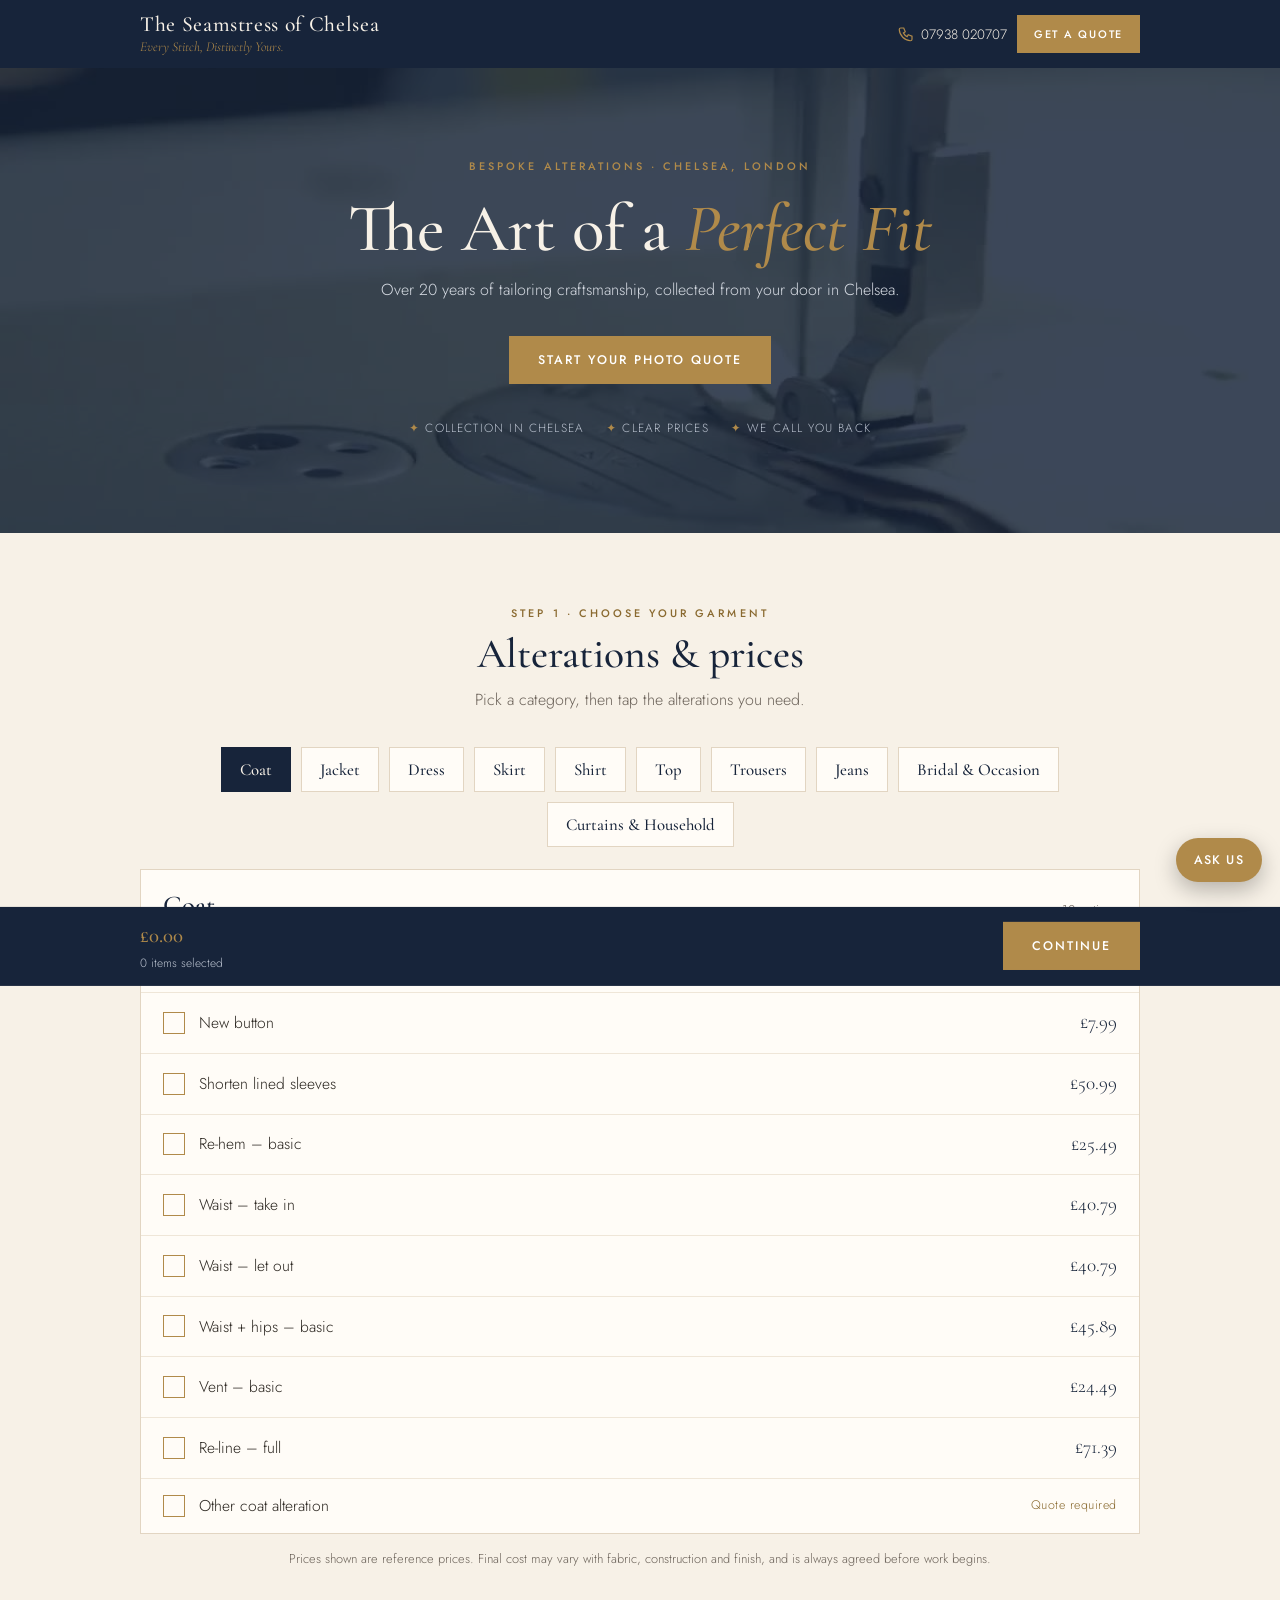
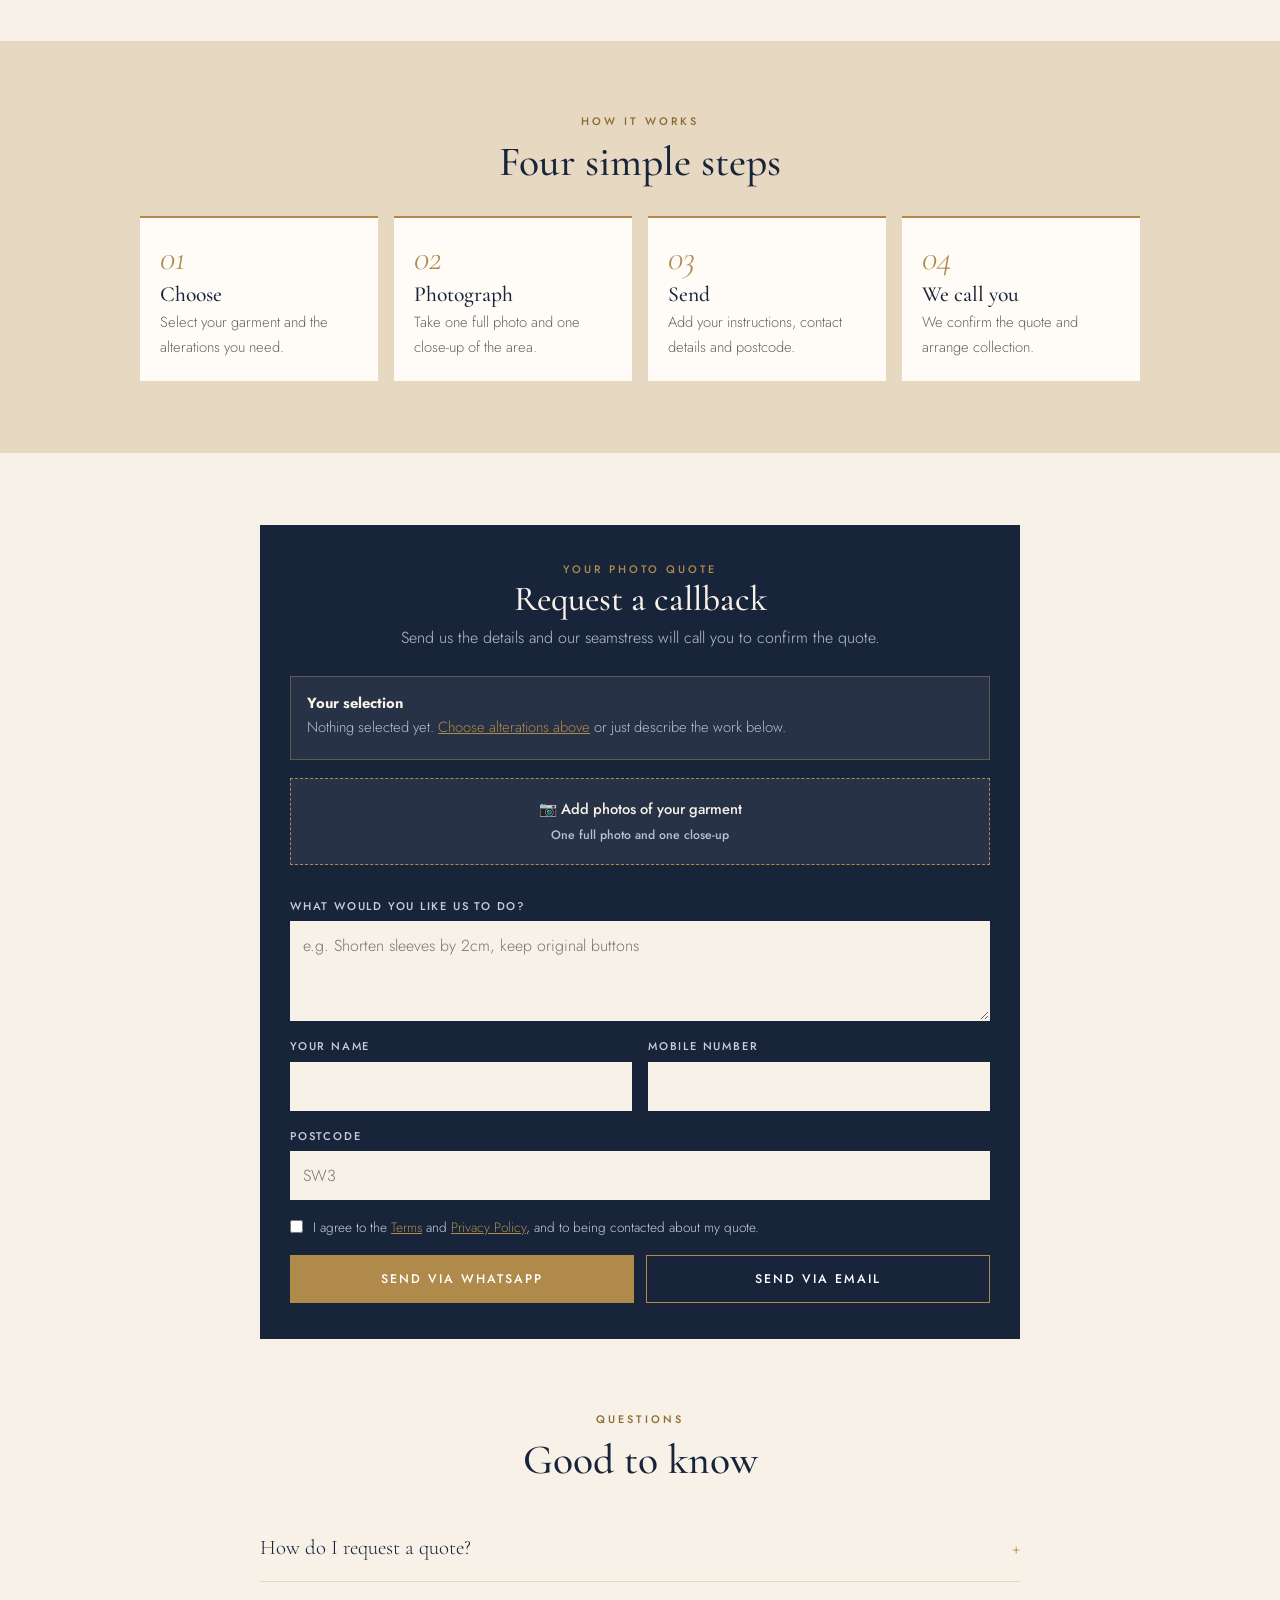
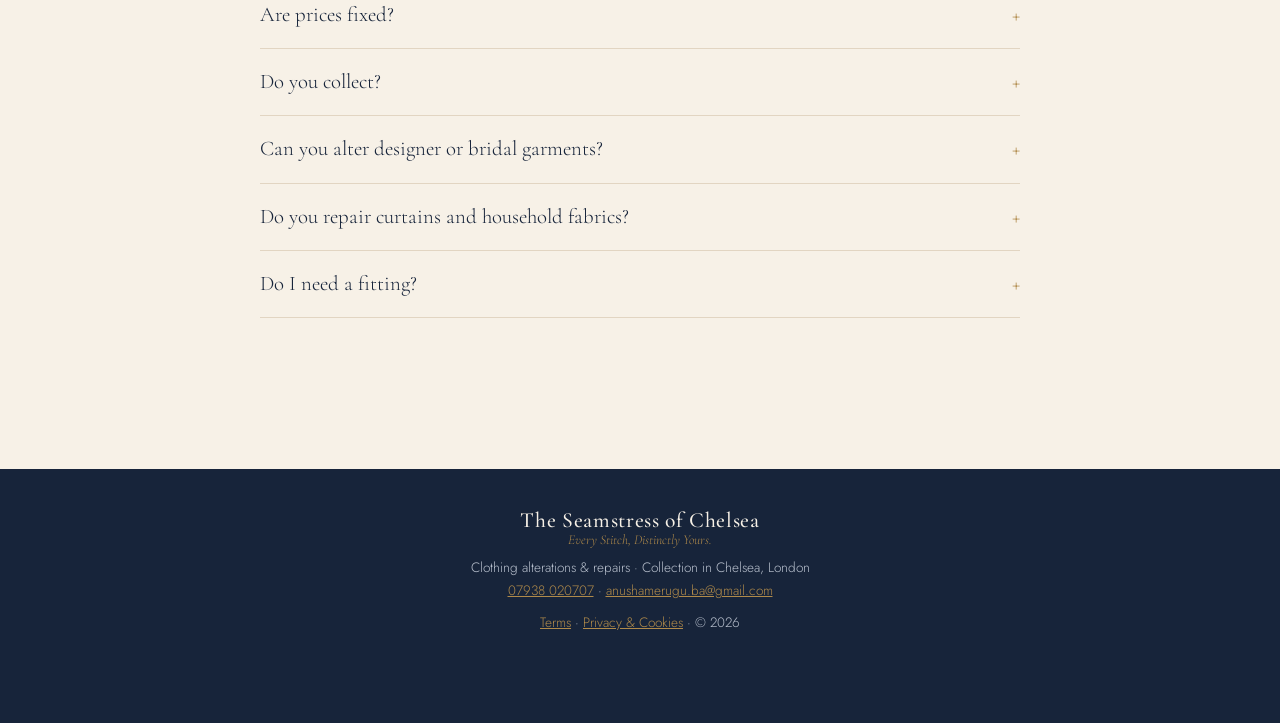
==== v2/index.html @ 595620cb "Add v2 The Seamstress of Chelsea; keep Doorstep Tailor as v1 Co-Authored-By: Claude Opus 5.5 <norepl" ====
<!DOCTYPE html>
<html lang="en">
<head>
<meta charset="utf-8">
<meta name="viewport" content="width=device-width, initial-scale=1">
<title>The Seamstress of Chelsea | Clothing Alterations &amp; Repairs, Chelsea London</title>
<meta name="description" content="Bespoke clothing alterations and repairs in Chelsea, London. Choose your garment, see clear prices, send photos and we'll call you back. Collection service.">
<meta name="robots" content="noindex">
<meta name="theme-color" content="#17243A">
<link rel="icon" href="data:image/svg+xml,%3Csvg xmlns='http://www.w3.org/2000/svg' viewBox='0 0 32 32'%3E%3Crect width='32' height='32' fill='%2317243A'/%3E%3Ctext x='16' y='23' font-family='Georgia' font-size='19' fill='%23B08A4A' text-anchor='middle'%3ES%3C/text%3E%3C/svg%3E">
<link href="https://fonts.googleapis.com/css2?family=Cormorant+Garamond:ital,wght@0,500;0,600;1,500&family=Jost:wght@300;400;500&display=swap" rel="stylesheet">
<script type="application/ld+json">
{"@context":"https://schema.org","@type":"LocalBusiness","name":"The Seamstress of Chelsea","description":"Clothing alterations and repairs with collection in Chelsea, London.","telephone":"+447938020707","email":"anushamerugu.ba@gmail.com","areaServed":"Chelsea, London","priceRange":"££","slogan":"Every Stitch, Distinctly Yours."}
</script>
<style>
:root{--ivory:#F7F1E7;--navy:#17243A;--gold:#B08A4A;--goldtext:#8A6A30;--beige:#E7D8C2;--ink:#2B2620;--muted:#6B6259;--line:#E2D5C2;--white:#FFFCF7}
*{box-sizing:border-box;margin:0;padding:0}
html{scroll-behavior:smooth}
body{font-family:Jost,system-ui,sans-serif;font-weight:300;color:var(--ink);background:var(--ivory);line-height:1.65}
h1,h2,h3{font-family:"Cormorant Garamond",Georgia,serif;font-weight:500;color:var(--navy);line-height:1.15}
a{color:inherit}
.wrap{max-width:1040px;margin:0 auto;padding:0 20px}
.eyebrow{text-transform:uppercase;letter-spacing:.28em;font-size:.68rem;color:var(--goldtext);font-weight:500}
.btn{display:inline-block;background:var(--gold);color:#fff;border:1px solid var(--gold);padding:14px 28px;font:500 .78rem Jost,sans-serif;letter-spacing:.16em;text-transform:uppercase;text-decoration:none;cursor:pointer;transition:.2s}
.btn:hover{background:var(--navy);border-color:var(--navy)}
.btn.navy{background:var(--navy);border-color:var(--navy)}.btn.navy:hover{background:var(--gold);border-color:var(--gold)}
.btn.ghost{background:transparent;color:var(--navy);border-color:var(--navy)}
header{position:sticky;top:0;z-index:20;background:var(--navy)}
header .wrap{display:flex;align-items:center;justify-content:space-between;height:68px;gap:12px}
.brand{text-decoration:none;color:#F7F1E7;line-height:1.1}
.brand b{display:block;font-family:"Cormorant Garamond",serif;font-weight:500;font-size:1.35rem;letter-spacing:.03em}
.brand small{font-family:"Cormorant Garamond",serif;font-style:italic;color:var(--gold);font-size:.85rem}
.hact{display:flex;gap:10px;align-items:center}
.call{color:#F7F1E7;text-decoration:none;font-size:.85rem;display:flex;align-items:center;gap:6px}
.call svg{width:18px;height:18px}
header .btn{padding:10px 16px;font-size:.68rem}
.hero{position:relative;overflow:hidden;text-align:center;color:#F7F1E7;background:var(--navy) url(../vid/hero.jpg) center/cover;padding:90px 0 96px}
.hero video{position:absolute;inset:0;width:100%;height:100%;object-fit:cover}
.hero .ov{position:absolute;inset:0;background:rgba(23,36,58,.84)}
.hero .wrap{position:relative}
.hero .eyebrow{color:var(--gold)}
.hero h1{color:#F7F1E7;font-size:clamp(2.5rem,7vw,4.2rem);margin:14px 0 10px}
.hero h1 em{color:var(--gold)}
.hero p{color:#D6DBE3;max-width:520px;margin:0 auto 32px}
.chips{display:flex;justify-content:center;gap:22px;flex-wrap:wrap;margin-top:34px;font-size:.74rem;letter-spacing:.1em;text-transform:uppercase;color:#B9C1CE}
.chips span:before{content:"✦ ";color:var(--gold)}
section{padding:72px 0}
.head{text-align:center;max-width:620px;margin:0 auto 30px}
.head h2{font-size:clamp(1.9rem,4vw,2.6rem);margin:8px 0}
.head p{color:var(--muted)}
.cats{display:flex;gap:10px;overflow-x:auto;padding:4px 2px 12px;scroll-snap-type:x mandatory;-webkit-overflow-scrolling:touch;scrollbar-width:none}
.cats::-webkit-scrollbar{display:none}
.cat{flex:0 0 auto;scroll-snap-align:start;background:var(--white);border:1px solid var(--line);padding:11px 18px;font:500 1.05rem "Cormorant Garamond",serif;color:var(--navy);cursor:pointer;white-space:nowrap;transition:.2s}
.cat:hover{border-color:var(--gold)}
.cat.on{background:var(--navy);color:#F7F1E7;border-color:var(--navy)}
@media(min-width:900px){.cats{flex-wrap:wrap;justify-content:center;overflow:visible}}
.panel{background:var(--white);border:1px solid var(--line);margin-top:10px}
.ptitle{display:flex;justify-content:space-between;align-items:baseline;padding:20px 22px 10px;border-bottom:1px solid var(--line)}
.ptitle h3{font-size:1.7rem}.ptitle span{font-size:.8rem;color:var(--muted)}
.items{list-style:none}
.item{display:flex;align-items:center;gap:14px;padding:14px 22px;border-bottom:1px solid #EFE6D8;cursor:pointer;transition:background .15s}
.item:hover{background:#FBF6EE}
.item:last-child{border:0}
.tick{flex:0 0 22px;height:22px;border:1.5px solid var(--gold);display:grid;place-items:center;color:#fff;font-size:.8rem}
.item.sel{background:#F4ECDF}.item.sel .tick{background:var(--gold)}
.item .n{flex:1;font-size:.98rem}
.item .p{font-family:"Cormorant Garamond",serif;font-size:1.2rem;color:var(--navy);white-space:nowrap}
.item .p.q{font-family:Jost;font-size:.78rem;color:var(--goldtext);letter-spacing:.04em}
.note{font-size:.8rem;color:var(--muted);text-align:center;margin-top:14px}
.bar{position:sticky;bottom:0;z-index:15;background:var(--navy);color:#F7F1E7;transform:translateY(110%);transition:transform .3s}
.bar.show{transform:none}
.bar .wrap{display:flex;align-items:center;justify-content:space-between;gap:12px;padding-top:12px;padding-bottom:12px}
.bar b{font-family:"Cormorant Garamond",serif;font-size:1.3rem;font-weight:500;color:var(--gold)}
.bar small{display:block;font-size:.75rem;color:#B9C1CE}
.steps{display:grid;grid-template-columns:repeat(4,1fr);gap:16px}
.step{background:var(--white);border-top:2px solid var(--gold);padding:22px 20px}
.step .num{font-family:"Cormorant Garamond",serif;font-style:italic;font-size:2.2rem;color:var(--gold);line-height:1}
.step h3{font-size:1.35rem;margin:6px 0 4px}.step p{color:var(--muted);font-size:.92rem}
.beige{background:var(--beige)}
.qbox{background:var(--navy);color:#F7F1E7;max-width:760px;margin:0 auto;padding:36px 30px}
.qbox h2{color:#F7F1E7;text-align:center;font-size:2.2rem}
.qbox .lead{text-align:center;color:#B9C1CE;margin:6px 0 24px}
.sum{background:rgba(247,241,231,.07);border:1px solid rgba(176,138,74,.45);padding:14px 16px;margin-bottom:18px;font-size:.92rem}
.sum ul{list-style:none;margin-top:6px}.sum li{display:flex;justify-content:space-between;gap:10px;padding:3px 0}
.sum .empty{color:#B9C1CE}
form{display:grid;gap:16px}
.row{display:grid;grid-template-columns:1fr 1fr;gap:16px}
label{display:grid;gap:6px;font-size:.7rem;letter-spacing:.16em;text-transform:uppercase;color:#C9CFDA;font-weight:500}
input,select,textarea{font:300 1rem Jost,sans-serif;color:var(--ink);background:var(--ivory);border:1px solid transparent;padding:12px;outline:none;text-transform:none;letter-spacing:0}
input:focus,select:focus,textarea:focus{border-color:var(--gold)}
textarea{min-height:100px;resize:vertical}
.file{background:rgba(247,241,231,.07);border:1px dashed var(--gold);padding:18px;text-align:center;cursor:pointer;text-transform:none;letter-spacing:0;font-size:.92rem;color:#F7F1E7}
.file input{display:none}
.thumbs{display:flex;gap:8px;flex-wrap:wrap}.thumbs img{width:64px;height:64px;object-fit:cover;border:1px solid var(--gold)}
.consent{display:flex;gap:10px;align-items:flex-start;text-transform:none;letter-spacing:0;font-size:.85rem;font-weight:300;color:#C9CFDA}
.consent input{margin-top:4px;width:auto}
.consent a{color:var(--gold)}
.send{display:grid;grid-template-columns:1fr 1fr;gap:12px}
.ok{display:none;border-left:2px solid var(--gold);background:rgba(247,241,231,.08);padding:14px 16px;font-size:.92rem}
.faq{max-width:760px;margin:0 auto}
details{border-bottom:1px solid var(--line);padding:16px 0}
summary{cursor:pointer;list-style:none;display:flex;justify-content:space-between;gap:16px;font-family:"Cormorant Garamond",serif;font-size:1.3rem;color:var(--navy)}
summary::-webkit-details-marker{display:none}
summary:after{content:"+";color:var(--gold)}details[open] summary:after{content:"–"}
details p{color:var(--muted);margin-top:8px}
footer{background:var(--navy);color:#B9C1CE;text-align:center;padding:40px 0 90px;font-size:.85rem}
footer .brand{display:inline-block;margin-bottom:8px}
footer a{color:var(--gold)}
#cb-btn{position:fixed;right:18px;bottom:18px;z-index:30;background:var(--gold);color:#fff;border:0;border-radius:30px;padding:13px 18px;font:500 .78rem Jost,sans-serif;letter-spacing:.1em;text-transform:uppercase;box-shadow:0 8px 22px #0004;cursor:pointer}
body.hasbar #cb-btn{bottom:84px}
#cb{position:fixed;right:18px;bottom:80px;z-index:31;width:min(350px,calc(100vw - 36px));height:460px;max-height:calc(100vh - 120px);background:#fff;border:1px solid var(--line);box-shadow:0 20px 50px #17243A40;display:none;flex-direction:column}
#cb.open{display:flex}
#cb header{position:static;display:flex;justify-content:space-between;align-items:center;padding:12px 16px}
#cb header b{font-family:"Cormorant Garamond",serif;font-weight:500;font-size:1.15rem;color:#F7F1E7}
#cb header button{background:none;border:0;color:#fff;font-size:1.4rem;cursor:pointer}
#cb-log{flex:1;overflow-y:auto;padding:14px;display:flex;flex-direction:column;gap:8px;background:var(--ivory)}
.m{max-width:86%;padding:9px 13px;font-size:.88rem}
.m.bot{background:#fff;border:1px solid var(--line);align-self:flex-start}
.m.me{background:var(--navy);color:#fff;align-self:flex-end}
#cb-q{display:flex;flex-wrap:wrap;gap:6px;padding:10px;border-top:1px solid var(--line)}
#cb-q button{font:400 .76rem Jost,sans-serif;border:1px solid var(--gold);background:#fff;color:var(--navy);padding:6px 10px;cursor:pointer}
#cb-f{display:flex;border-top:1px solid var(--line)}
#cb-f input{flex:1;border:0;background:#fff;padding:12px}
#cb-f button{background:var(--navy);color:var(--gold);border:0;padding:0 16px;cursor:pointer}
@media(max-width:760px){
 .call span{display:none}
 .brand b{font-size:1.02rem;white-space:nowrap}.brand small{font-size:.72rem}header .btn{padding:9px 11px;font-size:.62rem;letter-spacing:.1em}
 .steps{grid-template-columns:1fr 1fr}
 .row,.send{grid-template-columns:1fr}
 .qbox{padding:28px 18px}
 section{padding:56px 0}
 .item{padding:13px 16px}.ptitle{padding:16px}
}
@media(prefers-reduced-motion:reduce){.hero video{display:none}}
</style>
</head>
<body>

<header><div class="wrap">
  <a class="brand" href="#top"><b>The Seamstress of Chelsea</b><small>Every Stitch, Distinctly Yours.</small></a>
  <div class="hact">
    <a class="call" href="tel:+447938020707" aria-label="Call us"><svg viewBox="0 0 24 24" fill="none" stroke="#B08A4A" stroke-width="1.6"><path d="M5 4h4l2 5-2.5 1.5a11 11 0 005 5L15 13l5 2v4a2 2 0 01-2 2A16 16 0 013 6a2 2 0 012-2"/></svg><span>07938 020707</span></a>
    <a class="btn" href="#quote">Get a Quote</a>
  </div>
</div></header>

<section class="hero" id="top">
  <video autoplay muted loop playsinline preload="metadata" poster="../vid/hero.jpg" aria-hidden="true"><source src="../vid/hero.mp4" type="video/mp4"></video><div class="ov"></div>
  <div class="wrap">
    <div class="eyebrow">Bespoke alterations · Chelsea, London</div>
    <h1>The Art of a <em>Perfect Fit</em></h1>
    <p>Over 20 years of tailoring craftsmanship, collected from your door in Chelsea.</p>
    <a class="btn" href="#services">Start Your Photo Quote</a>
    <div class="chips"><span>Collection in Chelsea</span><span>Clear prices</span><span>We call you back</span></div>
  </div>
</section>

<main>
<section id="services"><div class="wrap">
  <div class="head"><div class="eyebrow">Step 1 · Choose your garment</div><h2>Alterations &amp; prices</h2><p>Pick a category, then tap the alterations you need.</p></div>
  <div class="cats" id="cats" role="tablist" aria-label="Garment categories"></div>
  <div class="panel">
    <div class="ptitle"><h3 id="ctitle">Coat</h3><span id="ccount"></span></div>
    <ul class="items" id="items"></ul>
  </div>
  <p class="note">Prices shown are reference prices. Final cost may vary with fabric, construction and finish, and is always agreed before work begins.</p>
</div></section>

<section class="beige"><div class="wrap">
  <div class="head"><div class="eyebrow">How it works</div><h2>Four simple steps</h2></div>
  <div class="steps">
    <div class="step"><div class="num">01</div><h3>Choose</h3><p>Select your garment and the alterations you need.</p></div>
    <div class="step"><div class="num">02</div><h3>Photograph</h3><p>Take one full photo and one close-up of the area.</p></div>
    <div class="step"><div class="num">03</div><h3>Send</h3><p>Add your instructions, contact details and postcode.</p></div>
    <div class="step"><div class="num">04</div><h3>We call you</h3><p>We confirm the quote and arrange collection.</p></div>
  </div>
</div></section>

<section id="quote"><div class="wrap">
  <div class="qbox">
    <div class="eyebrow" style="text-align:center;color:var(--gold)">Your photo quote</div>
    <h2>Request a callback</h2>
    <p class="lead">Send us the details and our seamstress will call you to confirm the quote.</p>
    <div class="sum" id="sum"><strong>Your selection</strong><div class="empty" id="sumEmpty">Nothing selected yet. <a href="#services" style="color:var(--gold)">Choose alterations above</a> or just describe the work below.</div><ul id="sumList"></ul></div>
    <form id="qf">
      <label class="file" id="drop">
        <input type="file" id="photos" accept="image/*" multiple>
        <span>📷 Add photos of your garment<br><small style="color:#B9C1CE">One full photo and one close-up</small></span>
      </label>
      <div class="thumbs" id="thumbs"></div>
      <label>What would you like us to do?<textarea id="det" required placeholder="e.g. Shorten sleeves by 2cm, keep original buttons"></textarea></label>
      <div class="row">
        <label>Your name<input id="nm" required autocomplete="name"></label>
        <label>Mobile number<input id="mb" required type="tel" autocomplete="tel"></label>
      </div>
      <label>Postcode<input id="pc" required placeholder="SW3" autocomplete="postal-code"></label>
      <label class="consent"><input type="checkbox" required><span>I agree to the <a href="terms.html">Terms</a> and <a href="privacy.html">Privacy Policy</a>, and to being contacted about my quote.</span></label>
      <div class="send">
        <button class="btn" type="submit" data-via="wa">Send via WhatsApp</button>
        <button class="btn navy" type="submit" data-via="mail" style="border-color:var(--gold)">Send via Email</button>
      </div>
      <div class="ok" id="ok"></div>
    </form>
  </div>
</div></section>

<section style="padding-top:0"><div class="wrap">
  <div class="head"><div class="eyebrow">Questions</div><h2>Good to know</h2></div>
  <div class="faq">
    <details><summary>How do I request a quote?</summary><p>Choose a category, tap the alterations you need, add photos and instructions, and send. We'll call you to discuss it.</p></details>
    <details><summary>Are prices fixed?</summary><p>Published prices are reference prices. The final cost may depend on fabric, construction and finish, and is always agreed with you before work starts.</p></details>
    <details><summary>Do you collect?</summary><p>Yes. We currently offer collection and return in Chelsea. There is no shop to visit.</p></details>
    <details><summary>Can you alter designer or bridal garments?</summary><p>Yes. Send photos and details for an assessment and a personal quotation.</p></details>
    <details><summary>Do you repair curtains and household fabrics?</summary><p>Yes. Choose Curtains &amp; Household, then add photos, dimensions and your instructions.</p></details>
    <details><summary>Do I need a fitting?</summary><p>Some alterations need a fitting or a closer look before the final quote. We'll tell you when we call.</p></details>
  </div>
</div></section>
</main>

<div class="bar" id="bar"><div class="wrap"><div><b id="barTot">£0.00</b><small id="barTxt">0 items selected</small></div><a class="btn" href="#quote">Continue</a></div></div>

<footer>
  <a class="brand" href="#top"><b>The Seamstress of Chelsea</b><small>Every Stitch, Distinctly Yours.</small></a>
  <p>Clothing alterations &amp; repairs · Collection in Chelsea, London</p>
  <p><a href="tel:+447938020707">07938 020707</a> · <a href="mailto:anushamerugu.ba@gmail.com">anushamerugu.ba@gmail.com</a></p>
  <p style="margin-top:10px"><a href="terms.html">Terms</a> · <a href="privacy.html">Privacy &amp; Cookies</a> · © 2026</p>
</footer>

<button id="cb-btn" aria-label="Chat with us">Ask us</button>
<div id="cb" role="dialog" aria-label="Chat"><header><b>The Seamstress of Chelsea</b><button id="cb-x" aria-label="Close">×</button></header><div id="cb-log"></div><div id="cb-q"></div><form id="cb-f"><input id="cb-i" placeholder="Type your question…" autocomplete="off"><button aria-label="Send">➤</button></form></div>

<script>
var WA='447938020707',MAIL='anushamerugu.ba@gmail.com';
var Q='Quote required';
var DATA={
"Coat":[["Re-stitch button","4.99"],["New button","7.99"],["Shorten lined sleeves","50.99"],["Re-hem – basic","25.49"],["Waist – take in","40.79"],["Waist – let out","40.79"],["Waist + hips – basic","45.89"],["Vent – basic","24.49"],["Re-line – full","71.39"],["Other coat alteration",Q]],
"Jacket":[["Button resew","4.99"],["New button","7.99"],["Shorten sleeves – normal","46.99"],["Shorten sleeves – original finish","61.19"],["Shorten sleeves with vent","91.79"],["Lengthen sleeve – normal","46.99"],["Lengthen sleeve with vent","61.19"],["Lengthen from shoulder","91.79"],["Re-line","71.39"],["Elbow patch","45.89"],["Emblem","20.39"],["Other jacket alteration",Q]],
"Dress":[["New button","7.99"],["Sleeves – basic","30.59"],["Sleeves – same finish","46.99"],["Sleeves – original finish","46.99"],["Reverse collar",Q],["Reverse cuff",Q],["Side taper",Q],["Other dress alteration",Q]],
"Skirt":[["Re-hem / shorten",Q],["Waist alteration",Q],["Re-line",Q],["Formal / evening skirt",Q],["Pleated skirt",Q],["Other skirt alteration",Q]],
"Shirt":[["Button resew","4.99"],["New button","7.99"],["Shorten sleeves",Q],["Shorten shirt",Q],["Take in sides",Q],["Other shirt alteration",Q]],
"Top":[["Button resew","4.99"],["New button","7.99"],["Sleeve alteration",Q],["Take in / taper",Q],["Other top alteration",Q]],
"Trousers":[["Shorten trousers","30.59"],["Shorten – original finish","35.69"],["Lengthen trousers","30.59"],["Re-hem 1 leg","19.39"],["Re-hem 2 legs","27.59"],["Take in waist","33.69"],["Let out waist","33.69"],["Elastic / waist","33.69"],["Taper – half","39.79"],["Taper – full","50.99"],["New zip – normal","30.59"],["New zip – invisible","35.69"],["Renew crotch seam","19.39"],["Resew seam","17.39"],["Re-line half","61.19"],["Re-line full","71.39"],["½ pocket","30.59"],["Full pocket","40.79"],["Belt loop","20.39"],["Patch – size 1","23.49"],["Patch – size 2","30.59"],["Patch – size 3","37.79"],["Button resew","4.99"],["New button","7.99"],["Other trouser alteration",Q]],
"Jeans":[["Shorten jeans",Q],["Original / chain finish",Q],["Taper jeans",Q],["Zip / seam repair",Q],["Other jeans alteration",Q]],
"Bridal & Occasion":[["Bridal fitting / alteration","Personal quotation"],["Dress adjustment",Q],["Hem / length",Q],["Bespoke work","Personal quotation"]],
"Curtains & Household":[["Curtain shortening",Q],["Curtain lining repair",Q],["Seam / fabric repair",Q],["Other household work",Q]]
};
var sel={},cur='Coat';
var catsEl=document.getElementById('cats'),itemsEl=document.getElementById('items');
function money(n){return '£'+n.toFixed(2)}
function isNum(p){return !isNaN(parseFloat(p))}
function render(){
  document.getElementById('ctitle').textContent=cur;
  document.getElementById('ccount').textContent=DATA[cur].length+' options';
  itemsEl.innerHTML='';
  DATA[cur].forEach(function(it){
    var k=cur+'|'+it[0],li=document.createElement('li');
    li.className='item'+(sel[k]?' sel':'');li.setAttribute('role','checkbox');li.setAttribute('aria-checked',!!sel[k]);li.tabIndex=0;
    li.innerHTML='<span class="tick">'+(sel[k]?'✓':'')+'</span><span class="n"></span><span class="p'+(isNum(it[1])?'':' q')+'"></span>';
    li.querySelector('.n').textContent=it[0];li.querySelector('.p').textContent=isNum(it[1])?money(+it[1]):it[1];
    var tog=function(){if(sel[k])delete sel[k];else sel[k]={c:cur,n:it[0],p:it[1]};render();summary();};
    li.onclick=tog;li.onkeydown=function(e){if(e.key==' '||e.key=='Enter'){e.preventDefault();tog();}};
    itemsEl.appendChild(li);
  });
  [].forEach.call(catsEl.children,function(b){var on=b.dataset.c===cur;b.classList.toggle('on',on);b.setAttribute('aria-selected',on);});
}
Object.keys(DATA).forEach(function(c){var b=document.createElement('button');b.className='cat';b.type='button';b.textContent=c;b.dataset.c=c;b.setAttribute('role','tab');b.onclick=function(){cur=c;render();};catsEl.appendChild(b);});
function summary(){
  var keys=Object.keys(sel),tot=0,q=0,ul=document.getElementById('sumList');ul.innerHTML='';
  keys.forEach(function(k){var s=sel[k],li=document.createElement('li');if(isNum(s.p))tot+=+s.p;else q++;
    li.innerHTML='<span></span><span></span>';li.children[0].textContent=s.c+' – '+s.n;li.children[1].textContent=isNum(s.p)?money(+s.p):'quote';ul.appendChild(li);});
  if(keys.length){var li=document.createElement('li');li.style.cssText='border-top:1px solid rgba(176,138,74,.45);margin-top:6px;padding-top:8px;color:#B08A4A';li.innerHTML='<span>Estimated total'+(q?' (+ '+q+' to quote)':'')+'</span><span>'+money(tot)+'</span>';ul.appendChild(li);}
  document.getElementById('sumEmpty').style.display=keys.length?'none':'block';
  document.getElementById('barTot').textContent=money(tot);
  document.getElementById('barTxt').textContent=keys.length+' item'+(keys.length==1?'':'s')+' selected'+(q?' · '+q+' to quote':'');
  var bar=document.getElementById('bar');bar.classList.toggle('show',keys.length>0);document.body.classList.toggle('hasbar',keys.length>0);
}
render();summary();
var photos=[];
document.getElementById('photos').addEventListener('change',function(){
  var t=document.getElementById('thumbs');t.innerHTML='';photos=[].slice.call(this.files);
  photos.forEach(function(f){var i=document.createElement('img');i.alt=f.name;i.src=URL.createObjectURL(f);t.appendChild(i);});
});
var via='wa';
[].forEach.call(document.querySelectorAll('[data-via]'),function(b){b.addEventListener('click',function(){via=b.dataset.via;});});
document.getElementById('qf').addEventListener('submit',function(e){
  e.preventDefault();
  var lines=['New quote request – The Seamstress of Chelsea','','Name: '+nm.value,'Mobile: '+mb.value,'Postcode: '+pc.value,''];
  var keys=Object.keys(sel),tot=0;
  if(keys.length){lines.push('Selected:');keys.forEach(function(k){var s=sel[k];if(isNum(s.p))tot+=+s.p;lines.push('- '+s.c+' – '+s.n+' ('+(isNum(s.p)?money(+s.p):'quote')+')');});lines.push('Estimate: '+money(tot),'');}
  lines.push('Instructions: '+det.value);
  if(photos.length)lines.push('','Photos: '+photos.length+' (attaching now)');
  var txt=lines.join('\n'),ok=document.getElementById('ok'),url;
  if(via==='wa'){url='https://wa.me/'+WA+'?text='+encodeURIComponent(txt);}
  else{url='mailto:'+MAIL+'?subject='+encodeURIComponent('Quote request – '+nm.value)+'&body='+encodeURIComponent(txt);}
  ok.style.display='block';
  ok.innerHTML='Thank you, '+nm.value.replace(/[<>&]/g,'')+'. Your request is ready to send.'+(photos.length?' <b>Please attach your '+photos.length+' photo'+(photos.length>1?'s':'')+' in the message</b> before sending.':'')+'<br><a class="btn" style="margin-top:10px" target="_blank" rel="noopener" href="'+url+'">Open '+(via==='wa'?'WhatsApp':'Email')+'</a>';
  try{window.open(url,'_blank');}catch(x){}
});
(function(){
var A={prices:"Choose a category in 'Alterations & prices' to see exact prices. For example, shortening trousers is £30.59 and a jacket re-line is £71.39.",
collect:"We collect and return in Chelsea. There's no shop to visit.",
quote:"Tap the alterations you need, add photos and instructions in the quote form, and we'll call you back.",
time:"Most work is ready within a few working days. We'll confirm timing when we call.",
bridal:"Yes, we work on bridal and occasionwear. Send photos for a personal quotation.",
curtain:"Yes, we shorten and repair curtains and household fabrics. Send photos and dimensions.",
human:"Of course. Message us on WhatsApp at 07938 020707 and a person will reply.",
hi:"Hello! I can help with prices, collection, quotes, or put you in touch with us.",
fallback:"I'm not sure about that. Please message us on WhatsApp at 07938 020707 and we'll help."};
var K=[["human",/human|person|talk|call|whatsapp|speak/],["prices",/price|cost|how much|£|cheap/],["collect",/collect|pick|deliver|shop|visit|where|area/],["quote",/quote|photo|book|order/],["time",/long|time|ready|days|when/],["bridal",/bridal|wedding|gown|occasion/],["curtain",/curtain|household|fabric/],["hi",/^(hi|hello|hey)/]];
var log=document.getElementById('cb-log'),box=document.getElementById('cb'),st=false;
function add(t,w){var d=document.createElement('div');d.className='m '+w;d.textContent=t;log.appendChild(d);log.scrollTop=log.scrollHeight;}
function rep(k){setTimeout(function(){add(A[k],'bot');if(k==='quote'){setTimeout(function(){box.classList.remove('open');document.getElementById('services').scrollIntoView();},900);}},300);}
[["Prices","prices"],["Collection","collect"],["Get a quote","quote"],["Talk to a person","human"]].forEach(function(q){var b=document.createElement('button');b.type='button';b.textContent=q[0];b.onclick=function(){add(q[0],'me');rep(q[1]);};document.getElementById('cb-q').appendChild(b);});
document.getElementById('cb-btn').onclick=function(){box.classList.toggle('open');if(!st){st=true;add("Hello, welcome to The Seamstress of Chelsea. How can I help?",'bot');}};
document.getElementById('cb-x').onclick=function(){box.classList.remove('open');};
document.getElementById('cb-f').addEventListener('submit',function(e){e.preventDefault();var i=document.getElementById('cb-i'),v=i.value.trim();if(!v)return;add(v,'me');var l=v.toLowerCase(),k='fallback';for(var j=0;j<K.length;j++)if(K[j][1].test(l)){k=K[j][0];break;}rep(k);i.value='';});
})();
</script>
</body>
</html>
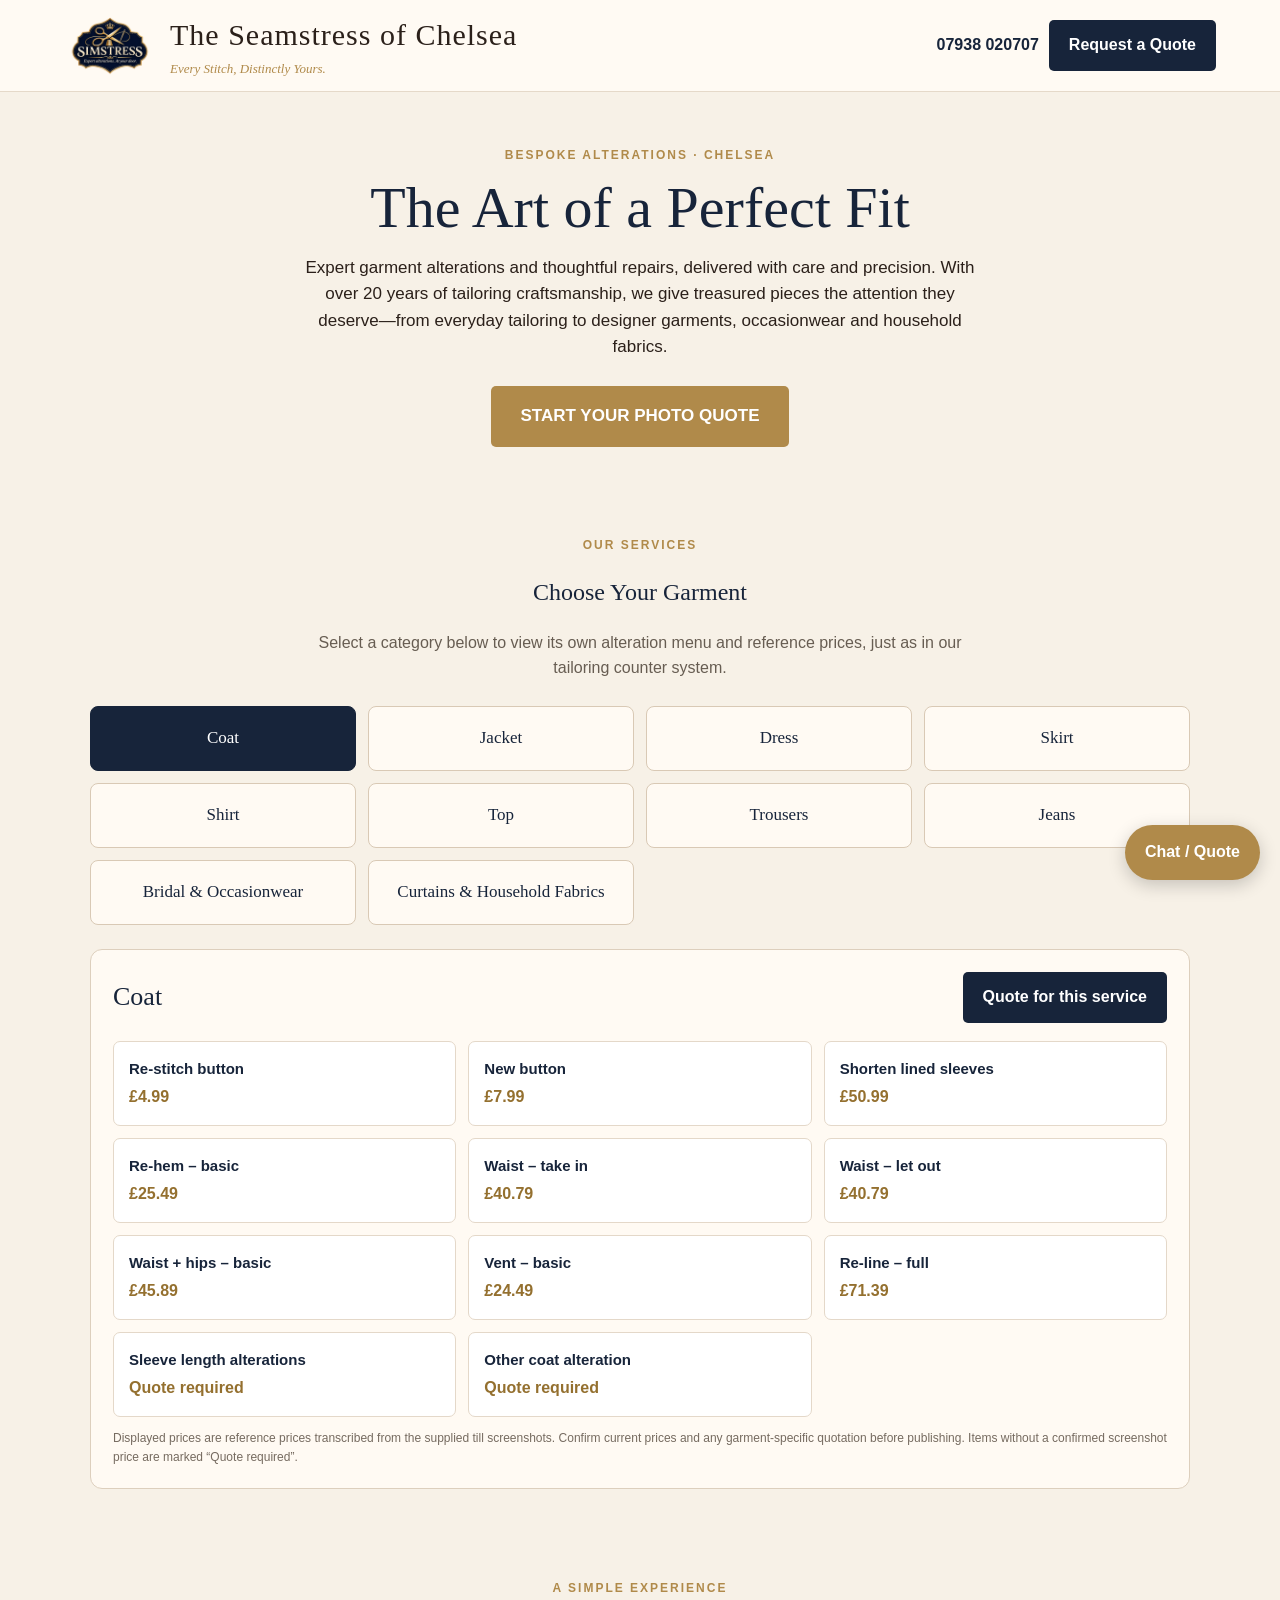
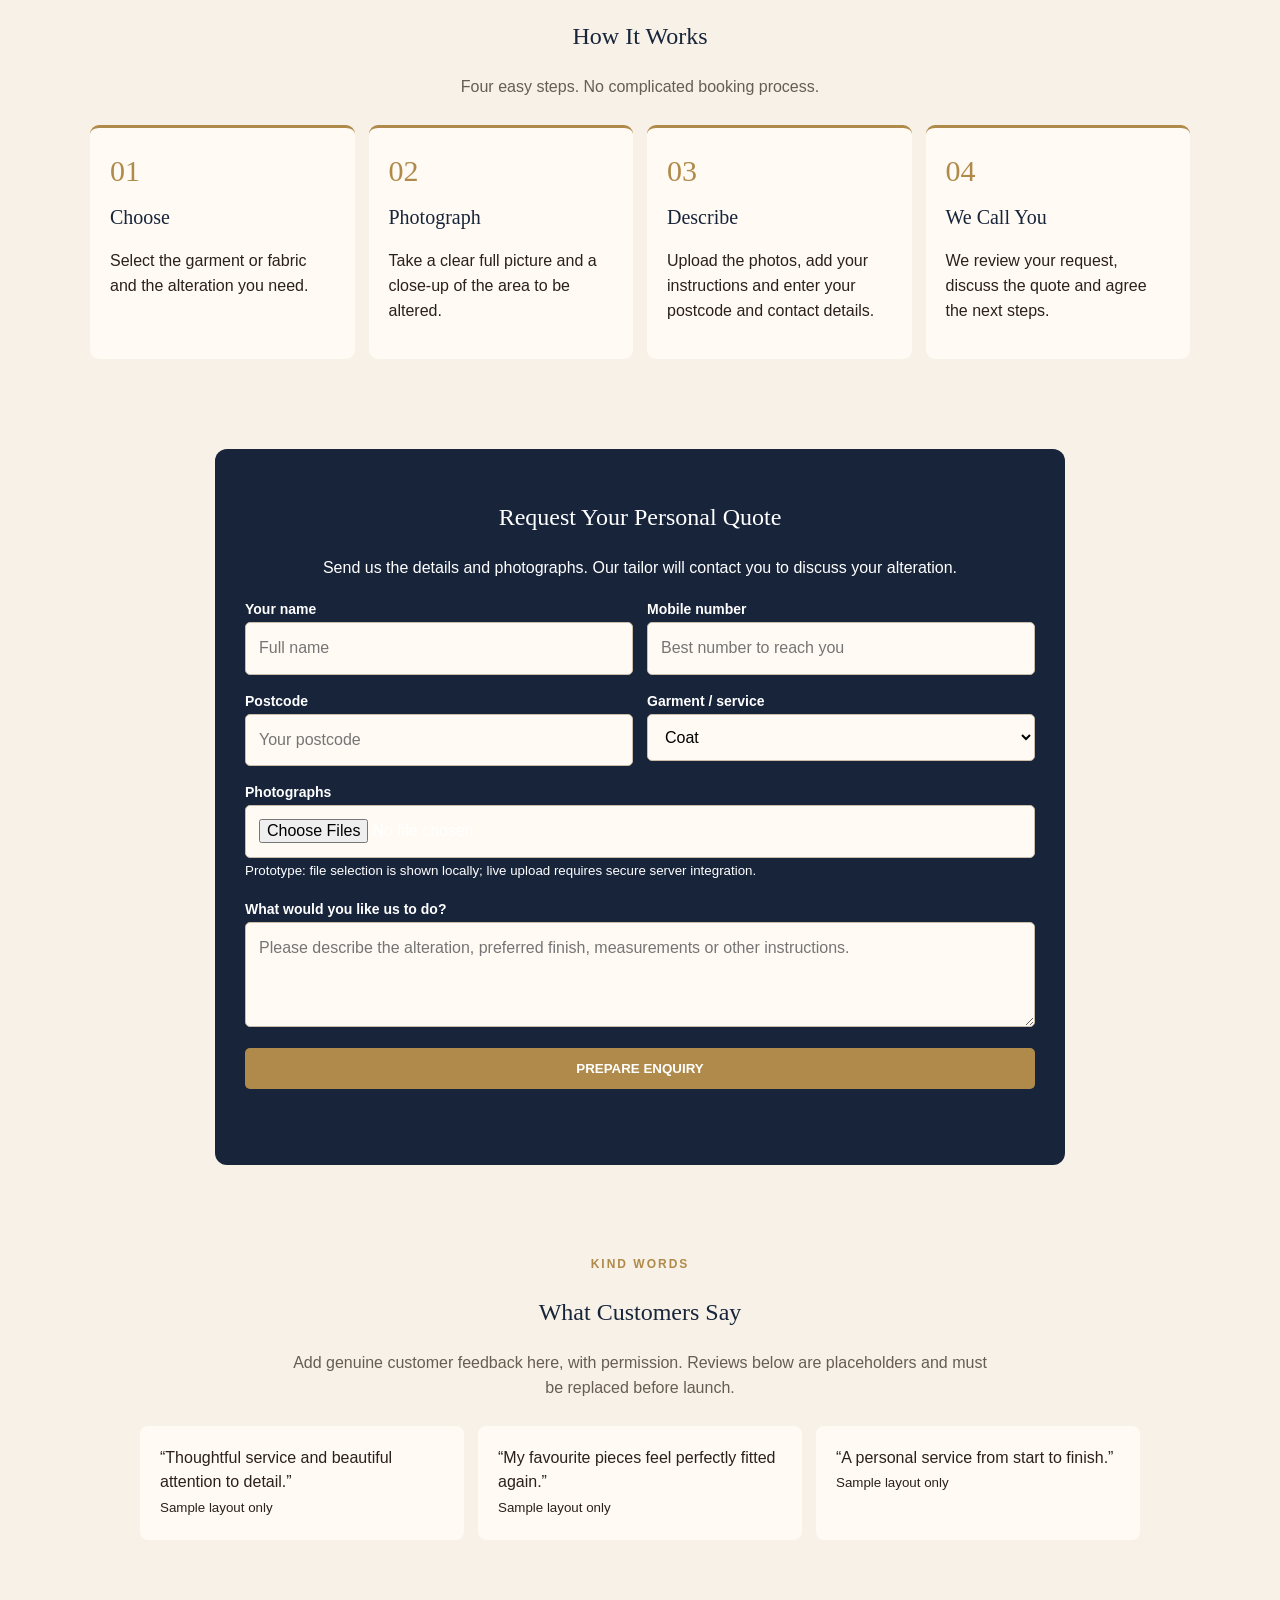
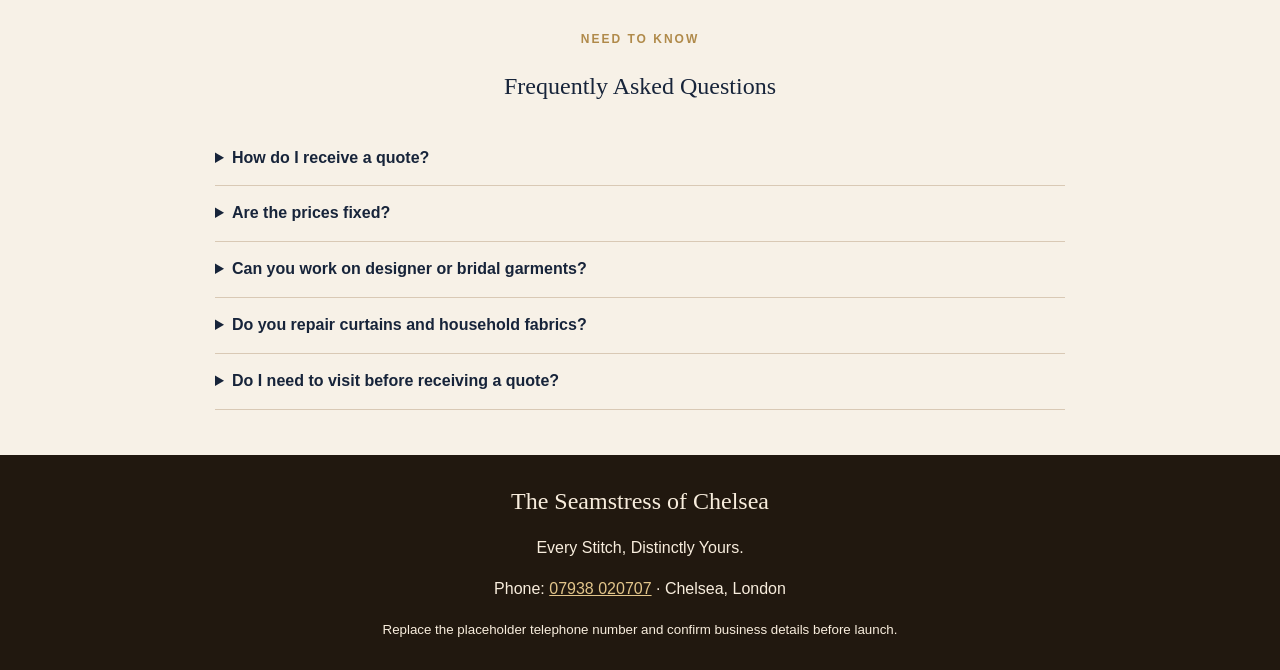
==== commit 08a40e7c: "v2: use client prototype exactly; move previous v2 to v2-alt Co-Authored-By: Claude Opus 5.5 <norepl" ====
--- a/v2/index.html
+++ b/v2/index.html
@@ -1,320 +1,47 @@
 <!DOCTYPE html>
-<html lang="en">
-<head>
-<meta charset="utf-8">
-<meta name="viewport" content="width=device-width, initial-scale=1">
-<title>The Seamstress of Chelsea | Clothing Alterations &amp; Repairs, Chelsea London</title>
-<meta name="description" content="Bespoke clothing alterations and repairs in Chelsea, London. Choose your garment, see clear prices, send photos and we'll call you back. Collection service.">
-<meta name="robots" content="noindex">
-<meta name="theme-color" content="#17243A">
-<link rel="icon" href="data:image/svg+xml,%3Csvg xmlns='http://www.w3.org/2000/svg' viewBox='0 0 32 32'%3E%3Crect width='32' height='32' fill='%2317243A'/%3E%3Ctext x='16' y='23' font-family='Georgia' font-size='19' fill='%23B08A4A' text-anchor='middle'%3ES%3C/text%3E%3C/svg%3E">
-<link href="https://fonts.googleapis.com/css2?family=Cormorant+Garamond:ital,wght@0,500;0,600;1,500&family=Jost:wght@300;400;500&display=swap" rel="stylesheet">
-<script type="application/ld+json">
-{"@context":"https://schema.org","@type":"LocalBusiness","name":"The Seamstress of Chelsea","description":"Clothing alterations and repairs with collection in Chelsea, London.","telephone":"+447938020707","email":"anushamerugu.ba@gmail.com","areaServed":"Chelsea, London","priceRange":"££","slogan":"Every Stitch, Distinctly Yours."}
-</script>
+<html lang="en"><head><meta charset="utf-8"><meta name="viewport" content="width=device-width,initial-scale=1">
+<title>The Seamstress of Chelsea | Bespoke Alterations</title>
 <style>
-:root{--ivory:#F7F1E7;--navy:#17243A;--gold:#B08A4A;--goldtext:#8A6A30;--beige:#E7D8C2;--ink:#2B2620;--muted:#6B6259;--line:#E2D5C2;--white:#FFFCF7}
-*{box-sizing:border-box;margin:0;padding:0}
-html{scroll-behavior:smooth}
-body{font-family:Jost,system-ui,sans-serif;font-weight:300;color:var(--ink);background:var(--ivory);line-height:1.65}
-h1,h2,h3{font-family:"Cormorant Garamond",Georgia,serif;font-weight:500;color:var(--navy);line-height:1.15}
-a{color:inherit}
-.wrap{max-width:1040px;margin:0 auto;padding:0 20px}
-.eyebrow{text-transform:uppercase;letter-spacing:.28em;font-size:.68rem;color:var(--goldtext);font-weight:500}
-.btn{display:inline-block;background:var(--gold);color:#fff;border:1px solid var(--gold);padding:14px 28px;font:500 .78rem Jost,sans-serif;letter-spacing:.16em;text-transform:uppercase;text-decoration:none;cursor:pointer;transition:.2s}
-.btn:hover{background:var(--navy);border-color:var(--navy)}
-.btn.navy{background:var(--navy);border-color:var(--navy)}.btn.navy:hover{background:var(--gold);border-color:var(--gold)}
-.btn.ghost{background:transparent;color:var(--navy);border-color:var(--navy)}
-header{position:sticky;top:0;z-index:20;background:var(--navy)}
-header .wrap{display:flex;align-items:center;justify-content:space-between;height:68px;gap:12px}
-.brand{text-decoration:none;color:#F7F1E7;line-height:1.1}
-.brand b{display:block;font-family:"Cormorant Garamond",serif;font-weight:500;font-size:1.35rem;letter-spacing:.03em}
-.brand small{font-family:"Cormorant Garamond",serif;font-style:italic;color:var(--gold);font-size:.85rem}
-.hact{display:flex;gap:10px;align-items:center}
-.call{color:#F7F1E7;text-decoration:none;font-size:.85rem;display:flex;align-items:center;gap:6px}
-.call svg{width:18px;height:18px}
-header .btn{padding:10px 16px;font-size:.68rem}
-.hero{position:relative;overflow:hidden;text-align:center;color:#F7F1E7;background:var(--navy) url(../vid/hero.jpg) center/cover;padding:90px 0 96px}
-.hero video{position:absolute;inset:0;width:100%;height:100%;object-fit:cover}
-.hero .ov{position:absolute;inset:0;background:rgba(23,36,58,.84)}
-.hero .wrap{position:relative}
-.hero .eyebrow{color:var(--gold)}
-.hero h1{color:#F7F1E7;font-size:clamp(2.5rem,7vw,4.2rem);margin:14px 0 10px}
-.hero h1 em{color:var(--gold)}
-.hero p{color:#D6DBE3;max-width:520px;margin:0 auto 32px}
-.chips{display:flex;justify-content:center;gap:22px;flex-wrap:wrap;margin-top:34px;font-size:.74rem;letter-spacing:.1em;text-transform:uppercase;color:#B9C1CE}
-.chips span:before{content:"✦ ";color:var(--gold)}
-section{padding:72px 0}
-.head{text-align:center;max-width:620px;margin:0 auto 30px}
-.head h2{font-size:clamp(1.9rem,4vw,2.6rem);margin:8px 0}
-.head p{color:var(--muted)}
-.cats{display:flex;gap:10px;overflow-x:auto;padding:4px 2px 12px;scroll-snap-type:x mandatory;-webkit-overflow-scrolling:touch;scrollbar-width:none}
-.cats::-webkit-scrollbar{display:none}
-.cat{flex:0 0 auto;scroll-snap-align:start;background:var(--white);border:1px solid var(--line);padding:11px 18px;font:500 1.05rem "Cormorant Garamond",serif;color:var(--navy);cursor:pointer;white-space:nowrap;transition:.2s}
-.cat:hover{border-color:var(--gold)}
-.cat.on{background:var(--navy);color:#F7F1E7;border-color:var(--navy)}
-@media(min-width:900px){.cats{flex-wrap:wrap;justify-content:center;overflow:visible}}
-.panel{background:var(--white);border:1px solid var(--line);margin-top:10px}
-.ptitle{display:flex;justify-content:space-between;align-items:baseline;padding:20px 22px 10px;border-bottom:1px solid var(--line)}
-.ptitle h3{font-size:1.7rem}.ptitle span{font-size:.8rem;color:var(--muted)}
-.items{list-style:none}
-.item{display:flex;align-items:center;gap:14px;padding:14px 22px;border-bottom:1px solid #EFE6D8;cursor:pointer;transition:background .15s}
-.item:hover{background:#FBF6EE}
-.item:last-child{border:0}
-.tick{flex:0 0 22px;height:22px;border:1.5px solid var(--gold);display:grid;place-items:center;color:#fff;font-size:.8rem}
-.item.sel{background:#F4ECDF}.item.sel .tick{background:var(--gold)}
-.item .n{flex:1;font-size:.98rem}
-.item .p{font-family:"Cormorant Garamond",serif;font-size:1.2rem;color:var(--navy);white-space:nowrap}
-.item .p.q{font-family:Jost;font-size:.78rem;color:var(--goldtext);letter-spacing:.04em}
-.note{font-size:.8rem;color:var(--muted);text-align:center;margin-top:14px}
-.bar{position:sticky;bottom:0;z-index:15;background:var(--navy);color:#F7F1E7;transform:translateY(110%);transition:transform .3s}
-.bar.show{transform:none}
-.bar .wrap{display:flex;align-items:center;justify-content:space-between;gap:12px;padding-top:12px;padding-bottom:12px}
-.bar b{font-family:"Cormorant Garamond",serif;font-size:1.3rem;font-weight:500;color:var(--gold)}
-.bar small{display:block;font-size:.75rem;color:#B9C1CE}
-.steps{display:grid;grid-template-columns:repeat(4,1fr);gap:16px}
-.step{background:var(--white);border-top:2px solid var(--gold);padding:22px 20px}
-.step .num{font-family:"Cormorant Garamond",serif;font-style:italic;font-size:2.2rem;color:var(--gold);line-height:1}
-.step h3{font-size:1.35rem;margin:6px 0 4px}.step p{color:var(--muted);font-size:.92rem}
-.beige{background:var(--beige)}
-.qbox{background:var(--navy);color:#F7F1E7;max-width:760px;margin:0 auto;padding:36px 30px}
-.qbox h2{color:#F7F1E7;text-align:center;font-size:2.2rem}
-.qbox .lead{text-align:center;color:#B9C1CE;margin:6px 0 24px}
-.sum{background:rgba(247,241,231,.07);border:1px solid rgba(176,138,74,.45);padding:14px 16px;margin-bottom:18px;font-size:.92rem}
-.sum ul{list-style:none;margin-top:6px}.sum li{display:flex;justify-content:space-between;gap:10px;padding:3px 0}
-.sum .empty{color:#B9C1CE}
-form{display:grid;gap:16px}
-.row{display:grid;grid-template-columns:1fr 1fr;gap:16px}
-label{display:grid;gap:6px;font-size:.7rem;letter-spacing:.16em;text-transform:uppercase;color:#C9CFDA;font-weight:500}
-input,select,textarea{font:300 1rem Jost,sans-serif;color:var(--ink);background:var(--ivory);border:1px solid transparent;padding:12px;outline:none;text-transform:none;letter-spacing:0}
-input:focus,select:focus,textarea:focus{border-color:var(--gold)}
-textarea{min-height:100px;resize:vertical}
-.file{background:rgba(247,241,231,.07);border:1px dashed var(--gold);padding:18px;text-align:center;cursor:pointer;text-transform:none;letter-spacing:0;font-size:.92rem;color:#F7F1E7}
-.file input{display:none}
-.thumbs{display:flex;gap:8px;flex-wrap:wrap}.thumbs img{width:64px;height:64px;object-fit:cover;border:1px solid var(--gold)}
-.consent{display:flex;gap:10px;align-items:flex-start;text-transform:none;letter-spacing:0;font-size:.85rem;font-weight:300;color:#C9CFDA}
-.consent input{margin-top:4px;width:auto}
-.consent a{color:var(--gold)}
-.send{display:grid;grid-template-columns:1fr 1fr;gap:12px}
-.ok{display:none;border-left:2px solid var(--gold);background:rgba(247,241,231,.08);padding:14px 16px;font-size:.92rem}
-.faq{max-width:760px;margin:0 auto}
-details{border-bottom:1px solid var(--line);padding:16px 0}
-summary{cursor:pointer;list-style:none;display:flex;justify-content:space-between;gap:16px;font-family:"Cormorant Garamond",serif;font-size:1.3rem;color:var(--navy)}
-summary::-webkit-details-marker{display:none}
-summary:after{content:"+";color:var(--gold)}details[open] summary:after{content:"–"}
-details p{color:var(--muted);margin-top:8px}
-footer{background:var(--navy);color:#B9C1CE;text-align:center;padding:40px 0 90px;font-size:.85rem}
-footer .brand{display:inline-block;margin-bottom:8px}
-footer a{color:var(--gold)}
-#cb-btn{position:fixed;right:18px;bottom:18px;z-index:30;background:var(--gold);color:#fff;border:0;border-radius:30px;padding:13px 18px;font:500 .78rem Jost,sans-serif;letter-spacing:.1em;text-transform:uppercase;box-shadow:0 8px 22px #0004;cursor:pointer}
-body.hasbar #cb-btn{bottom:84px}
-#cb{position:fixed;right:18px;bottom:80px;z-index:31;width:min(350px,calc(100vw - 36px));height:460px;max-height:calc(100vh - 120px);background:#fff;border:1px solid var(--line);box-shadow:0 20px 50px #17243A40;display:none;flex-direction:column}
-#cb.open{display:flex}
-#cb header{position:static;display:flex;justify-content:space-between;align-items:center;padding:12px 16px}
-#cb header b{font-family:"Cormorant Garamond",serif;font-weight:500;font-size:1.15rem;color:#F7F1E7}
-#cb header button{background:none;border:0;color:#fff;font-size:1.4rem;cursor:pointer}
-#cb-log{flex:1;overflow-y:auto;padding:14px;display:flex;flex-direction:column;gap:8px;background:var(--ivory)}
-.m{max-width:86%;padding:9px 13px;font-size:.88rem}
-.m.bot{background:#fff;border:1px solid var(--line);align-self:flex-start}
-.m.me{background:var(--navy);color:#fff;align-self:flex-end}
-#cb-q{display:flex;flex-wrap:wrap;gap:6px;padding:10px;border-top:1px solid var(--line)}
-#cb-q button{font:400 .76rem Jost,sans-serif;border:1px solid var(--gold);background:#fff;color:var(--navy);padding:6px 10px;cursor:pointer}
-#cb-f{display:flex;border-top:1px solid var(--line)}
-#cb-f input{flex:1;border:0;background:#fff;padding:12px}
-#cb-f button{background:var(--navy);color:var(--gold);border:0;padding:0 16px;cursor:pointer}
-@media(max-width:760px){
- .call span{display:none}
- .brand b{font-size:1.02rem;white-space:nowrap}.brand small{font-size:.72rem}header .btn{padding:9px 11px;font-size:.62rem;letter-spacing:.1em}
- .steps{grid-template-columns:1fr 1fr}
- .row,.send{grid-template-columns:1fr}
- .qbox{padding:28px 18px}
- section{padding:56px 0}
- .item{padding:13px 16px}.ptitle{padding:16px}
-}
-@media(prefers-reduced-motion:reduce){.hero video{display:none}}
-</style>
-</head>
-<body>
-
-<header><div class="wrap">
-  <a class="brand" href="#top"><b>The Seamstress of Chelsea</b><small>Every Stitch, Distinctly Yours.</small></a>
-  <div class="hact">
-    <a class="call" href="tel:+447938020707" aria-label="Call us"><svg viewBox="0 0 24 24" fill="none" stroke="#B08A4A" stroke-width="1.6"><path d="M5 4h4l2 5-2.5 1.5a11 11 0 005 5L15 13l5 2v4a2 2 0 01-2 2A16 16 0 013 6a2 2 0 012-2"/></svg><span>07938 020707</span></a>
-    <a class="btn" href="#quote">Get a Quote</a>
-  </div>
-</div></header>
-
-<section class="hero" id="top">
-  <video autoplay muted loop playsinline preload="metadata" poster="../vid/hero.jpg" aria-hidden="true"><source src="../vid/hero.mp4" type="video/mp4"></video><div class="ov"></div>
-  <div class="wrap">
-    <div class="eyebrow">Bespoke alterations · Chelsea, London</div>
-    <h1>The Art of a <em>Perfect Fit</em></h1>
-    <p>Over 20 years of tailoring craftsmanship, collected from your door in Chelsea.</p>
-    <a class="btn" href="#services">Start Your Photo Quote</a>
-    <div class="chips"><span>Collection in Chelsea</span><span>Clear prices</span><span>We call you back</span></div>
-  </div>
-</section>
-
-<main>
-<section id="services"><div class="wrap">
-  <div class="head"><div class="eyebrow">Step 1 · Choose your garment</div><h2>Alterations &amp; prices</h2><p>Pick a category, then tap the alterations you need.</p></div>
-  <div class="cats" id="cats" role="tablist" aria-label="Garment categories"></div>
-  <div class="panel">
-    <div class="ptitle"><h3 id="ctitle">Coat</h3><span id="ccount"></span></div>
-    <ul class="items" id="items"></ul>
-  </div>
-  <p class="note">Prices shown are reference prices. Final cost may vary with fabric, construction and finish, and is always agreed before work begins.</p>
-</div></section>
-
-<section class="beige"><div class="wrap">
-  <div class="head"><div class="eyebrow">How it works</div><h2>Four simple steps</h2></div>
-  <div class="steps">
-    <div class="step"><div class="num">01</div><h3>Choose</h3><p>Select your garment and the alterations you need.</p></div>
-    <div class="step"><div class="num">02</div><h3>Photograph</h3><p>Take one full photo and one close-up of the area.</p></div>
-    <div class="step"><div class="num">03</div><h3>Send</h3><p>Add your instructions, contact details and postcode.</p></div>
-    <div class="step"><div class="num">04</div><h3>We call you</h3><p>We confirm the quote and arrange collection.</p></div>
-  </div>
-</div></section>
-
-<section id="quote"><div class="wrap">
-  <div class="qbox">
-    <div class="eyebrow" style="text-align:center;color:var(--gold)">Your photo quote</div>
-    <h2>Request a callback</h2>
-    <p class="lead">Send us the details and our seamstress will call you to confirm the quote.</p>
-    <div class="sum" id="sum"><strong>Your selection</strong><div class="empty" id="sumEmpty">Nothing selected yet. <a href="#services" style="color:var(--gold)">Choose alterations above</a> or just describe the work below.</div><ul id="sumList"></ul></div>
-    <form id="qf">
-      <label class="file" id="drop">
-        <input type="file" id="photos" accept="image/*" multiple>
-        <span>📷 Add photos of your garment<br><small style="color:#B9C1CE">One full photo and one close-up</small></span>
-      </label>
-      <div class="thumbs" id="thumbs"></div>
-      <label>What would you like us to do?<textarea id="det" required placeholder="e.g. Shorten sleeves by 2cm, keep original buttons"></textarea></label>
-      <div class="row">
-        <label>Your name<input id="nm" required autocomplete="name"></label>
-        <label>Mobile number<input id="mb" required type="tel" autocomplete="tel"></label>
-      </div>
-      <label>Postcode<input id="pc" required placeholder="SW3" autocomplete="postal-code"></label>
-      <label class="consent"><input type="checkbox" required><span>I agree to the <a href="terms.html">Terms</a> and <a href="privacy.html">Privacy Policy</a>, and to being contacted about my quote.</span></label>
-      <div class="send">
-        <button class="btn" type="submit" data-via="wa">Send via WhatsApp</button>
-        <button class="btn navy" type="submit" data-via="mail" style="border-color:var(--gold)">Send via Email</button>
-      </div>
-      <div class="ok" id="ok"></div>
-    </form>
-  </div>
-</div></section>
-
-<section style="padding-top:0"><div class="wrap">
-  <div class="head"><div class="eyebrow">Questions</div><h2>Good to know</h2></div>
-  <div class="faq">
-    <details><summary>How do I request a quote?</summary><p>Choose a category, tap the alterations you need, add photos and instructions, and send. We'll call you to discuss it.</p></details>
-    <details><summary>Are prices fixed?</summary><p>Published prices are reference prices. The final cost may depend on fabric, construction and finish, and is always agreed with you before work starts.</p></details>
-    <details><summary>Do you collect?</summary><p>Yes. We currently offer collection and return in Chelsea. There is no shop to visit.</p></details>
-    <details><summary>Can you alter designer or bridal garments?</summary><p>Yes. Send photos and details for an assessment and a personal quotation.</p></details>
-    <details><summary>Do you repair curtains and household fabrics?</summary><p>Yes. Choose Curtains &amp; Household, then add photos, dimensions and your instructions.</p></details>
-    <details><summary>Do I need a fitting?</summary><p>Some alterations need a fitting or a closer look before the final quote. We'll tell you when we call.</p></details>
-  </div>
-</div></section>
-</main>
-
-<div class="bar" id="bar"><div class="wrap"><div><b id="barTot">£0.00</b><small id="barTxt">0 items selected</small></div><a class="btn" href="#quote">Continue</a></div></div>
-
-<footer>
-  <a class="brand" href="#top"><b>The Seamstress of Chelsea</b><small>Every Stitch, Distinctly Yours.</small></a>
-  <p>Clothing alterations &amp; repairs · Collection in Chelsea, London</p>
-  <p><a href="tel:+447938020707">07938 020707</a> · <a href="mailto:anushamerugu.ba@gmail.com">anushamerugu.ba@gmail.com</a></p>
-  <p style="margin-top:10px"><a href="terms.html">Terms</a> · <a href="privacy.html">Privacy &amp; Cookies</a> · © 2026</p>
-</footer>
-
-<button id="cb-btn" aria-label="Chat with us">Ask us</button>
-<div id="cb" role="dialog" aria-label="Chat"><header><b>The Seamstress of Chelsea</b><button id="cb-x" aria-label="Close">×</button></header><div id="cb-log"></div><div id="cb-q"></div><form id="cb-f"><input id="cb-i" placeholder="Type your question…" autocomplete="off"><button aria-label="Send">➤</button></form></div>
-
+:root{--ivory:#F7F1E7;--navy:#17243A;--gold:#B08A4A;--beige:#E7D8C2;--ink:#2B201A;--white:#fffaf3;}
+*{box-sizing:border-box} body{margin:0;background:var(--ivory);color:var(--ink);font-family:Arial,sans-serif;line-height:1.55}
+header{display:flex;align-items:center;justify-content:space-between;gap:20px;padding:12px clamp(18px,5vw,70px);background:var(--white);border-bottom:1px solid #e5d9c9;position:sticky;top:0;z-index:5}
+.brand{display:flex;align-items:center;gap:14px} .brand img{width:92px;height:65px;object-fit:contain} .brandname{font-family:Georgia,serif;font-size:clamp(19px,2.6vw,30px);letter-spacing:1px} .brandline{font-family:Georgia,serif;color:var(--gold);font-style:italic;font-size:13px}
+.header-actions{display:flex;align-items:center;gap:10px;flex-wrap:wrap} a,button{cursor:pointer} .btn{border:0;border-radius:5px;background:var(--gold);color:white;padding:13px 20px;font-weight:bold;text-decoration:none;display:inline-block} .btn.secondary{background:var(--navy)} .phone{color:var(--navy);font-weight:bold;text-decoration:none}
+.hero{text-align:center;padding:54px 20px 44px;max-width:920px;margin:auto} .eyebrow{color:var(--gold);text-transform:uppercase;letter-spacing:2px;font-size:12px;font-weight:bold} h1,h2,h3{font-family:Georgia,serif;font-weight:normal;color:var(--navy)} h1{font-size:clamp(34px,6vw,58px);line-height:1.1;margin:12px 0} .hero p{max-width:690px;margin:15px auto 26px;font-size:17px} .hero .btn{font-size:17px;padding:17px 30px}
+.section{padding:45px clamp(18px,5vw,70px)} .section-head{text-align:center;max-width:700px;margin:0 auto 25px} .section-head p{color:#675d52}
+.category-wrap{max-width:1100px;margin:auto} .category-grid{display:grid;grid-template-columns:repeat(4,minmax(0,1fr));gap:12px} .cat{background:var(--white);border:1px solid #d9c9b5;border-radius:8px;padding:16px 10px;text-align:center;font-family:Georgia,serif;font-size:17px;color:var(--navy);min-height:65px} .cat.active,.cat:hover{background:var(--navy);color:white;border-color:var(--navy)} .prices-panel{margin-top:24px;background:#fffaf3;border:1px solid #ddcfbd;border-radius:12px;padding:22px} .price-title{display:flex;justify-content:space-between;align-items:center;gap:12px;flex-wrap:wrap} .price-title h3{margin:0;font-size:26px} .price-grid{display:grid;grid-template-columns:repeat(3,minmax(0,1fr));gap:12px;margin-top:18px} .price-card{border:1px solid #e4d8c9;background:white;border-radius:7px;padding:15px} .price-card strong{display:block;color:var(--navy);font-size:15px} .price{color:#94702f;font-weight:bold;margin-top:5px} .note{font-size:12px;color:#766b60;margin-top:12px}
+.steps{display:grid;grid-template-columns:repeat(4,1fr);gap:14px;max-width:1100px;margin:auto} .step{background:var(--white);padding:20px;border-radius:9px;border-top:3px solid var(--gold)} .step .num{font-family:Georgia,serif;color:var(--gold);font-size:30px} .step h3{font-size:20px;margin:8px 0}
+.quote{background:var(--navy);color:white;border-radius:12px;max-width:850px;margin:auto;padding:30px} .quote h2,.quote p{color:white;text-align:center} form{display:grid;gap:14px} label{font-size:14px;font-weight:bold} input,select,textarea{width:100%;padding:13px;border:1px solid #cbbda9;border-radius:5px;background:#fffaf3;font:inherit} textarea{min-height:105px} .formrow{display:grid;grid-template-columns:1fr 1fr;gap:14px} .testimonials{display:grid;grid-template-columns:repeat(3,1fr);gap:14px;max-width:1000px;margin:auto} .review{background:var(--white);padding:20px;border-radius:8px} .faq{max-width:850px;margin:auto} details{padding:15px 0;border-bottom:1px solid #d9c9b5} summary{cursor:pointer;font-weight:bold;color:var(--navy)} footer{background:#21180f;color:#f8eddd;text-align:center;padding:28px} footer a{color:#e2c58b}
+.chat{position:fixed;right:20px;bottom:20px;border-radius:50px;background:var(--gold);color:white;padding:15px 20px;box-shadow:0 5px 18px #0003;text-decoration:none;font-weight:bold;z-index:6}
+@media(max-width:760px){header{position:static;align-items:flex-start}.brand img{width:60px;height:55px}.header-actions{justify-content:flex-end}.phone{display:none}.category-grid{grid-template-columns:repeat(2,1fr)}.price-grid{grid-template-columns:repeat(2,1fr)}.steps{grid-template-columns:repeat(2,1fr)}.testimonials{grid-template-columns:1fr}.formrow{grid-template-columns:1fr}}
+@media(max-width:420px){.price-grid{grid-template-columns:1fr}}
+</style></head><body>
+<header><div class="brand"><img src="[data-uri]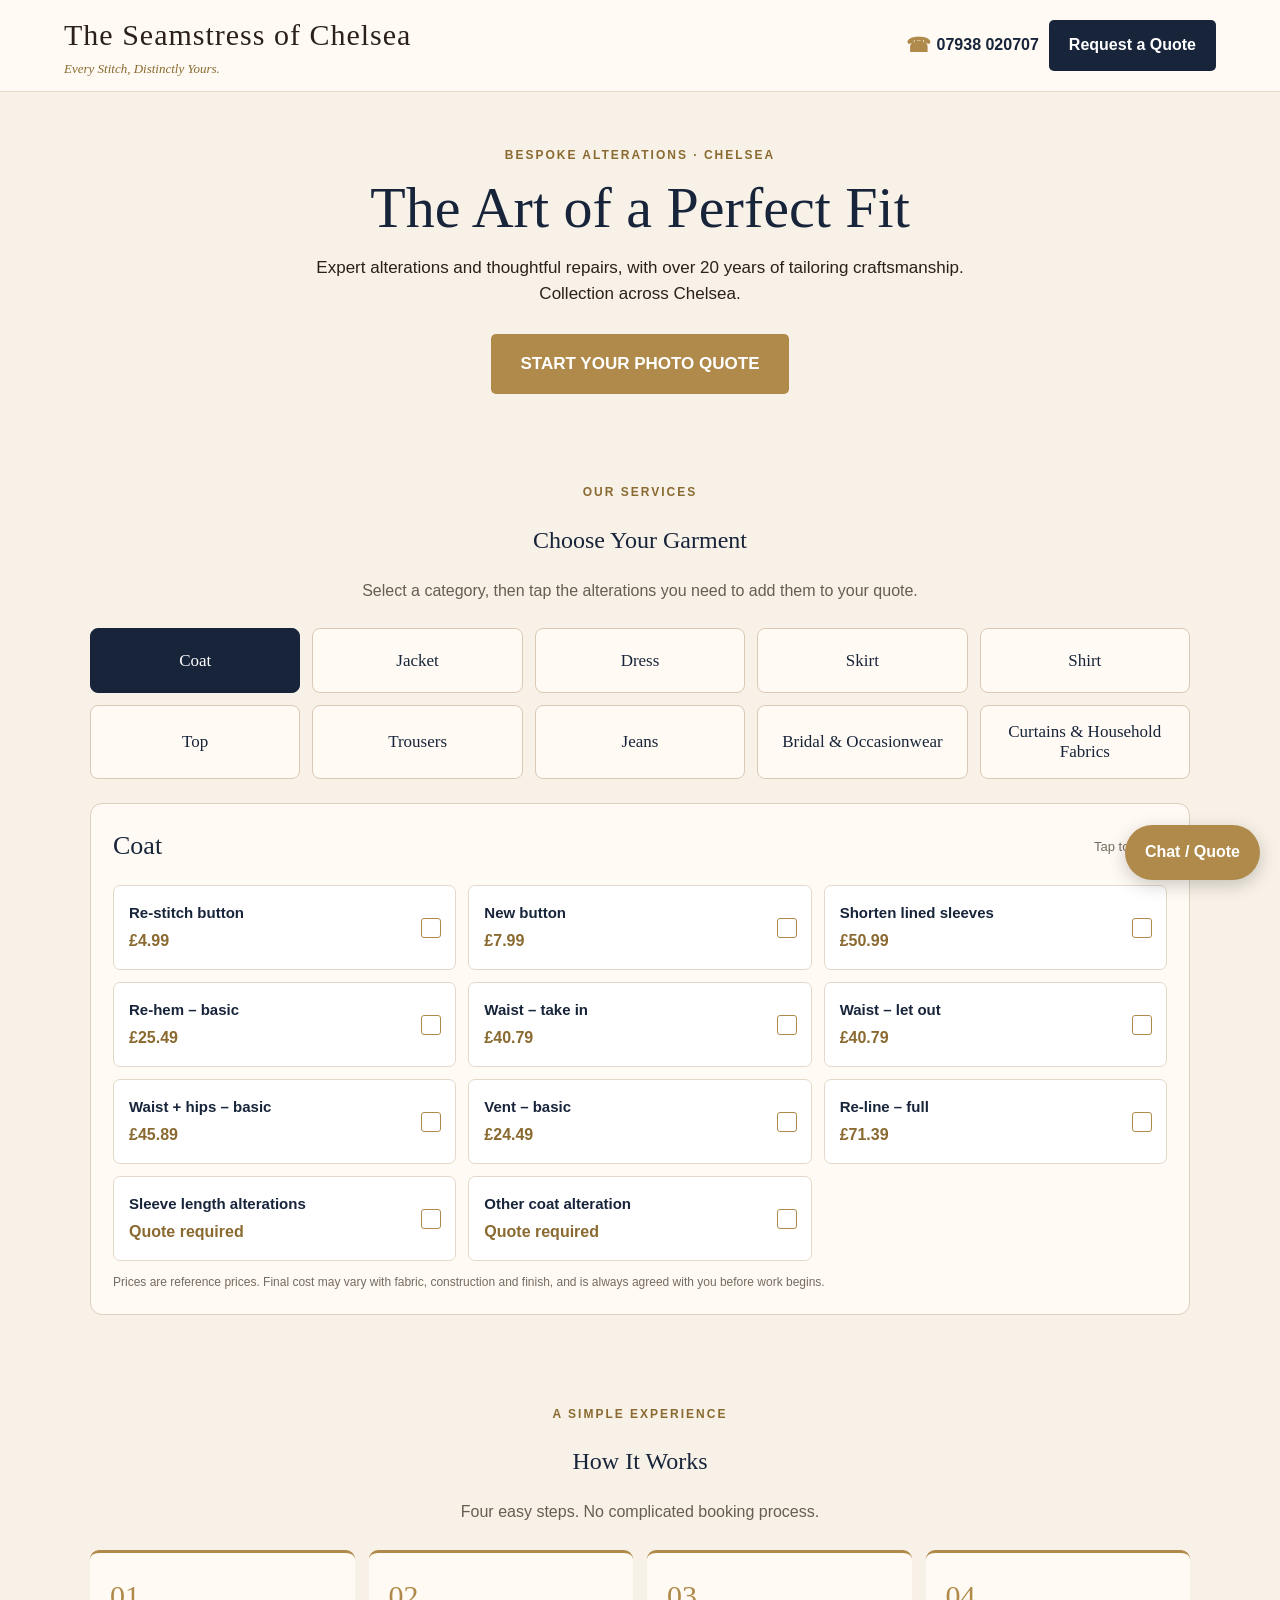
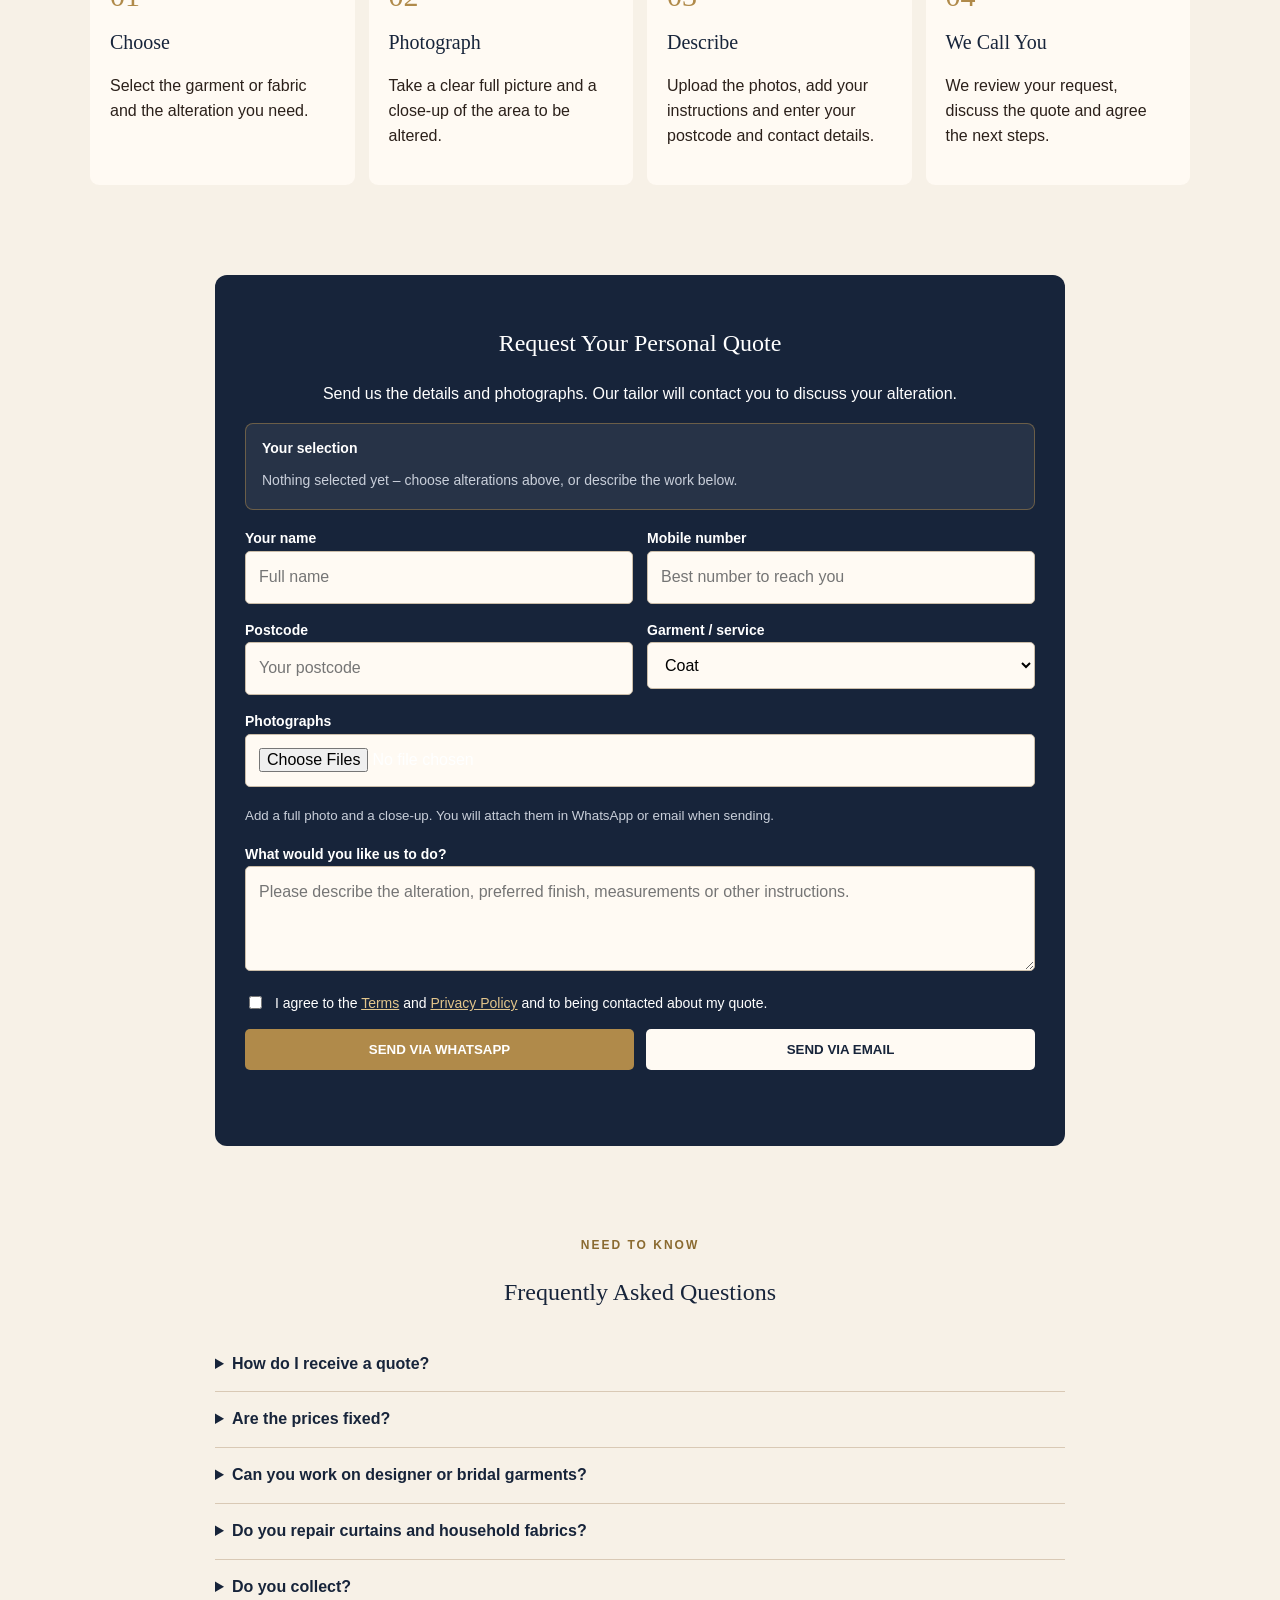
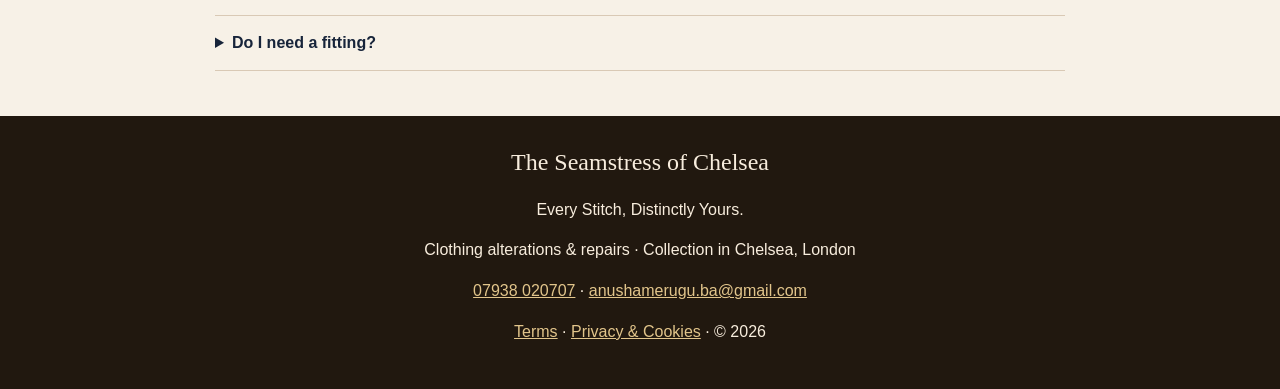
==== commit f5d16c2c: "v2: multi-select pricing, WhatsApp/email quote, chatbot, mobile layout, remove dev notes and 2.7MB l" ====
--- a/v2/index.html
+++ b/v2/index.html
@@ -1,6 +1,11 @@
 <!DOCTYPE html>
 <html lang="en"><head><meta charset="utf-8"><meta name="viewport" content="width=device-width,initial-scale=1">
-<title>The Seamstress of Chelsea | Bespoke Alterations</title>
+<title>The Seamstress of Chelsea | Clothing Alterations &amp; Repairs in Chelsea, London</title>
+<meta name="description" content="Bespoke clothing alterations and repairs in Chelsea, London. Choose your garment, see clear prices, send photos and we'll call you back. Collection service.">
+<meta name="robots" content="noindex">
+<meta name="theme-color" content="#17243A">
+<link rel="icon" href="data:image/svg+xml,%3Csvg xmlns='http://www.w3.org/2000/svg' viewBox='0 0 32 32'%3E%3Crect width='32' height='32' fill='%2317243A'/%3E%3Ctext x='16' y='23' font-family='Georgia' font-size='19' fill='%23B08A4A' text-anchor='middle'%3ES%3C/text%3E%3C/svg%3E">
+<script type="application/ld+json">{"@context":"https://schema.org","@type":"LocalBusiness","name":"The Seamstress of Chelsea","telephone":"+447938020707","email":"anushamerugu.ba@gmail.com","areaServed":"Chelsea, London","slogan":"Every Stitch, Distinctly Yours."}</script>
 <style>
 :root{--ivory:#F7F1E7;--navy:#17243A;--gold:#B08A4A;--beige:#E7D8C2;--ink:#2B201A;--white:#fffaf3;}
 *{box-sizing:border-box} body{margin:0;background:var(--ivory);color:var(--ink);font-family:Arial,sans-serif;line-height:1.55}
@@ -15,17 +20,56 @@
 .chat{position:fixed;right:20px;bottom:20px;border-radius:50px;background:var(--gold);color:white;padding:15px 20px;box-shadow:0 5px 18px #0003;text-decoration:none;font-weight:bold;z-index:6}
 @media(max-width:760px){header{position:static;align-items:flex-start}.brand img{width:60px;height:55px}.header-actions{justify-content:flex-end}.phone{display:none}.category-grid{grid-template-columns:repeat(2,1fr)}.price-grid{grid-template-columns:repeat(2,1fr)}.steps{grid-template-columns:repeat(2,1fr)}.testimonials{grid-template-columns:1fr}.formrow{grid-template-columns:1fr}}
 @media(max-width:420px){.price-grid{grid-template-columns:1fr}}
+
+:root{--goldtext:#8A6A30}
+.eyebrow,.brandline{color:var(--goldtext)} .hero .eyebrow{color:var(--goldtext)} .price{color:var(--goldtext)}
+.brand{gap:0}.hint{font-size:13px;color:#766b60}
+.category-grid{grid-template-columns:repeat(5,minmax(0,1fr))}
+.price-card{cursor:pointer;position:relative;padding-right:40px;transition:.15s}
+.price-card:after{content:"";position:absolute;right:14px;top:50%;width:18px;height:18px;margin-top:-9px;border:1.5px solid var(--gold);border-radius:3px}
+.price-card.sel{background:#F4ECDF;border-color:var(--gold)}.price-card.sel:after{background:var(--gold) url("data:image/svg+xml,%3Csvg xmlns='http://www.w3.org/2000/svg' viewBox='0 0 16 16'%3E%3Cpath d='M3 8l3 3 7-7' fill='none' stroke='white' stroke-width='2'/%3E%3C/svg%3E") center/12px no-repeat}
+.selbar{display:none;margin-top:16px;align-items:center;justify-content:space-between;gap:12px;background:var(--navy);color:#fff;border-radius:8px;padding:12px 16px}
+.selbar.show{display:flex}
+.selsum{background:rgba(255,255,255,.07);border:1px solid rgba(176,138,74,.5);border-radius:8px;padding:14px 16px;margin-bottom:16px;font-size:14px}
+.selsum ul{list-style:none;padding:0;margin:8px 0 0}.selsum li{display:flex;justify-content:space-between;gap:10px;padding:3px 0}.selsum li.empty{color:#c9cfda}
+.selsum li.tot{border-top:1px solid rgba(176,138,74,.5);margin-top:6px;padding-top:8px;color:#e2c58b;font-weight:bold}
+.quote label{color:#fff}.quote small{color:#c9cfda}
+.thumbs{display:flex;gap:8px;flex-wrap:wrap;margin:8px 0}.thumbs img{width:60px;height:60px;object-fit:cover;border-radius:4px;border:1px solid var(--gold)}
+.consent{display:flex;gap:10px;align-items:flex-start;font-weight:normal;font-size:14px}.consent input{width:auto;margin-top:3px}.consent a{color:#e2c58b}
+.sendrow{display:grid;grid-template-columns:1fr 1fr;gap:12px}.btn.light{background:#fffaf3;color:var(--navy)}
+#formMessage{background:rgba(255,255,255,.08);border-left:3px solid var(--gold);padding:0 14px;border-radius:4px}#formMessage:not(:empty){padding:12px 14px}#formMessage a{color:#e2c58b;font-weight:bold}
+.phone{display:flex;align-items:center;gap:6px}.phone .ico{color:var(--gold);font-size:20px}
+.chat{border:0;font:inherit;font-weight:bold;cursor:pointer}
+#cb{position:fixed;right:20px;bottom:80px;z-index:7;width:min(350px,calc(100vw - 40px));height:450px;max-height:calc(100vh - 120px);background:#fff;border:1px solid #ddcfbd;border-radius:12px;box-shadow:0 20px 50px #17243A40;display:none;flex-direction:column;overflow:hidden}
+#cb.open{display:flex}.cbh{background:var(--navy);color:#fff;display:flex;justify-content:space-between;align-items:center;padding:12px 16px;font-family:Georgia,serif}.cbh button{background:none;border:0;color:#fff;font-size:22px;cursor:pointer}
+#cbLog{flex:1;overflow-y:auto;padding:14px;display:flex;flex-direction:column;gap:8px;background:var(--ivory)}
+.m{max-width:86%;padding:9px 13px;font-size:14px;border-radius:10px}.m.bot{background:#fff;border:1px solid #e4d8c9;align-self:flex-start}.m.me{background:var(--navy);color:#fff;align-self:flex-end}
+#cbQ{display:flex;flex-wrap:wrap;gap:6px;padding:10px;border-top:1px solid #e4d8c9}#cbQ button{font-size:12px;border:1px solid var(--gold);background:#fff;color:var(--navy);padding:6px 10px;border-radius:20px;cursor:pointer}
+#cbF{display:flex !important;gap:0;border-top:1px solid #e4d8c9}#cbF input{border:0;border-radius:0;background:#fff}#cbF button{background:var(--navy);color:var(--gold);border:0;padding:0 16px;cursor:pointer}
+@media(max-width:760px){
+ .phone{display:flex}.phone .num{display:none}
+ .category-grid{display:flex;overflow-x:auto;gap:8px;padding-bottom:6px;scrollbar-width:none}.category-grid::-webkit-scrollbar{display:none}
+ .cat{flex:0 0 auto;min-height:0;padding:10px 16px;white-space:nowrap}
+ .price-grid{grid-template-columns:1fr;gap:0;margin-top:10px}
+ .price-card{border-radius:0;border-width:0 0 1px;display:flex;justify-content:space-between;align-items:center;gap:10px;padding:13px 40px 13px 4px;background:transparent}
+ .price-card strong{font-weight:normal;font-size:15px}.price-card .price{margin:0;white-space:nowrap}
+ .prices-panel{padding:16px}.price-title h3{font-size:22px}
+ .sendrow{grid-template-columns:1fr}
+ .selbar{position:sticky;bottom:10px;z-index:5}
+}
 </style></head><body>
-<header><div class="brand"><img src="[data-uri]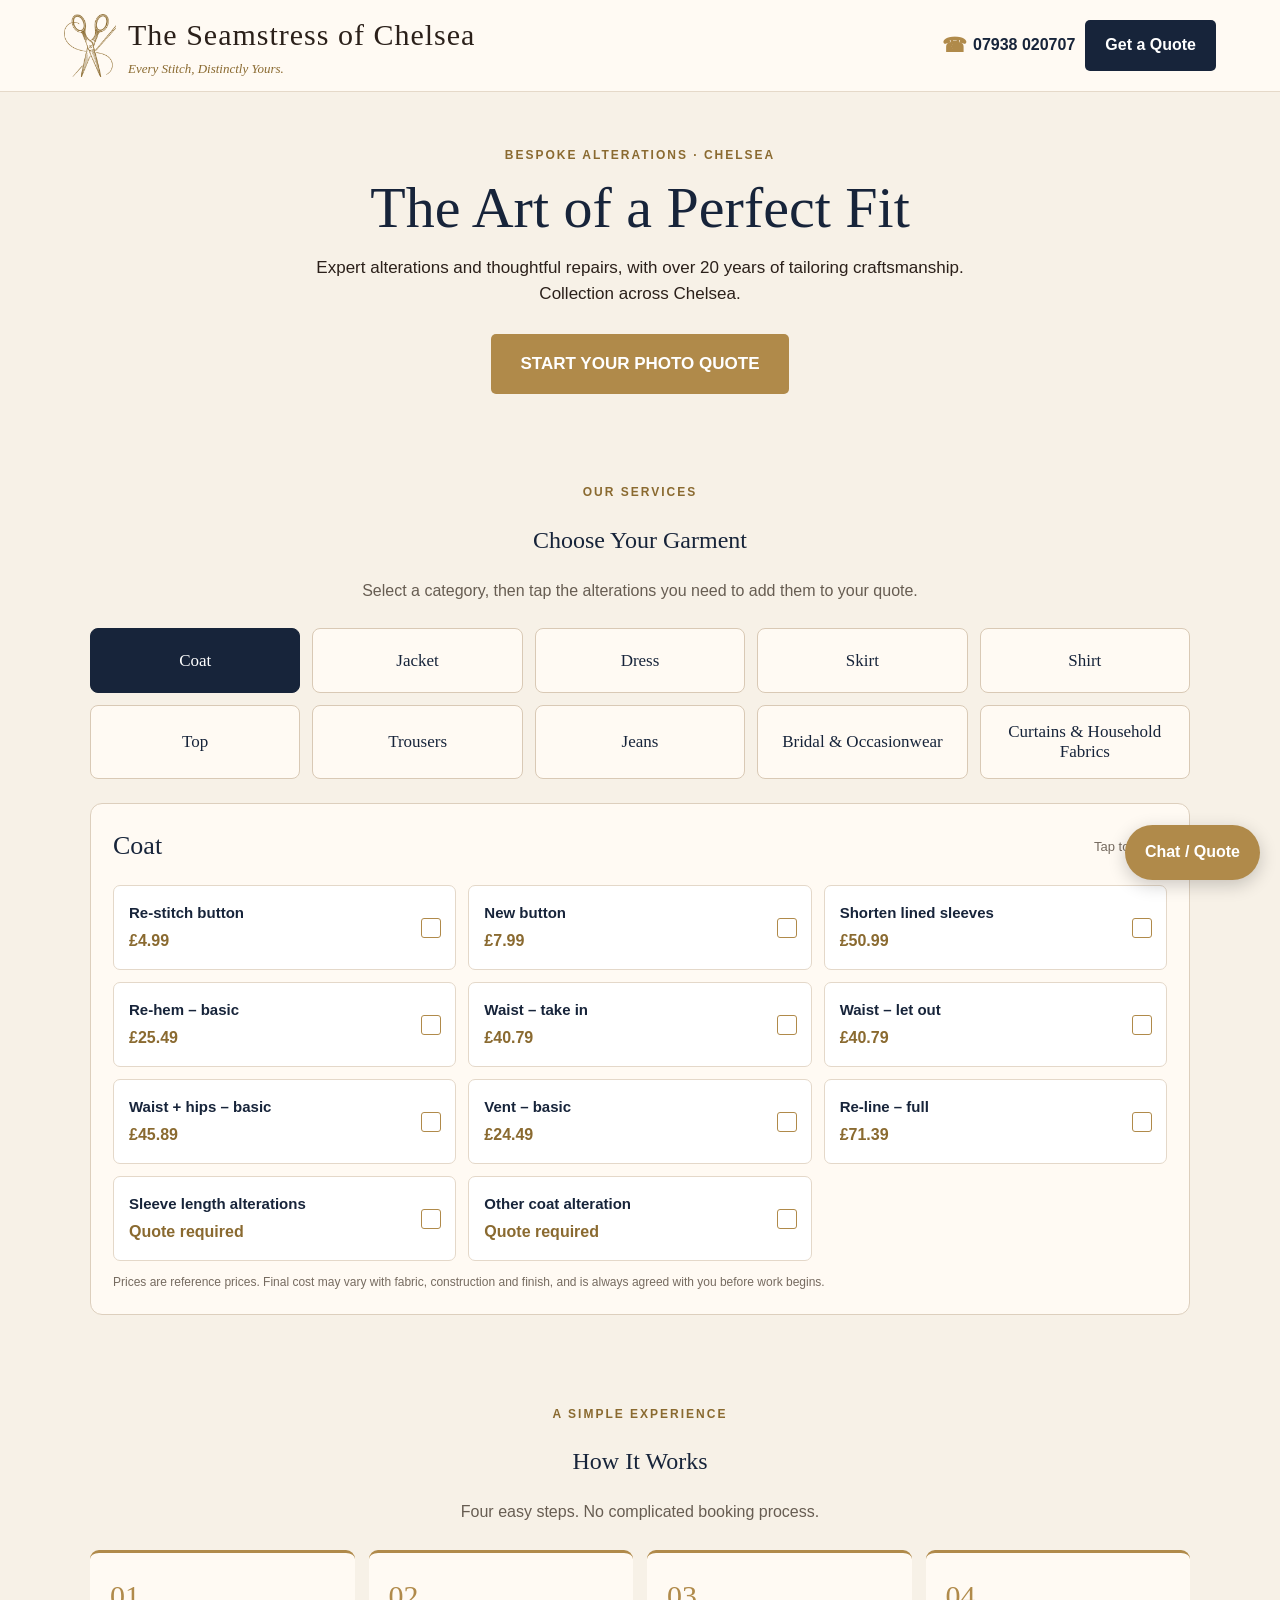
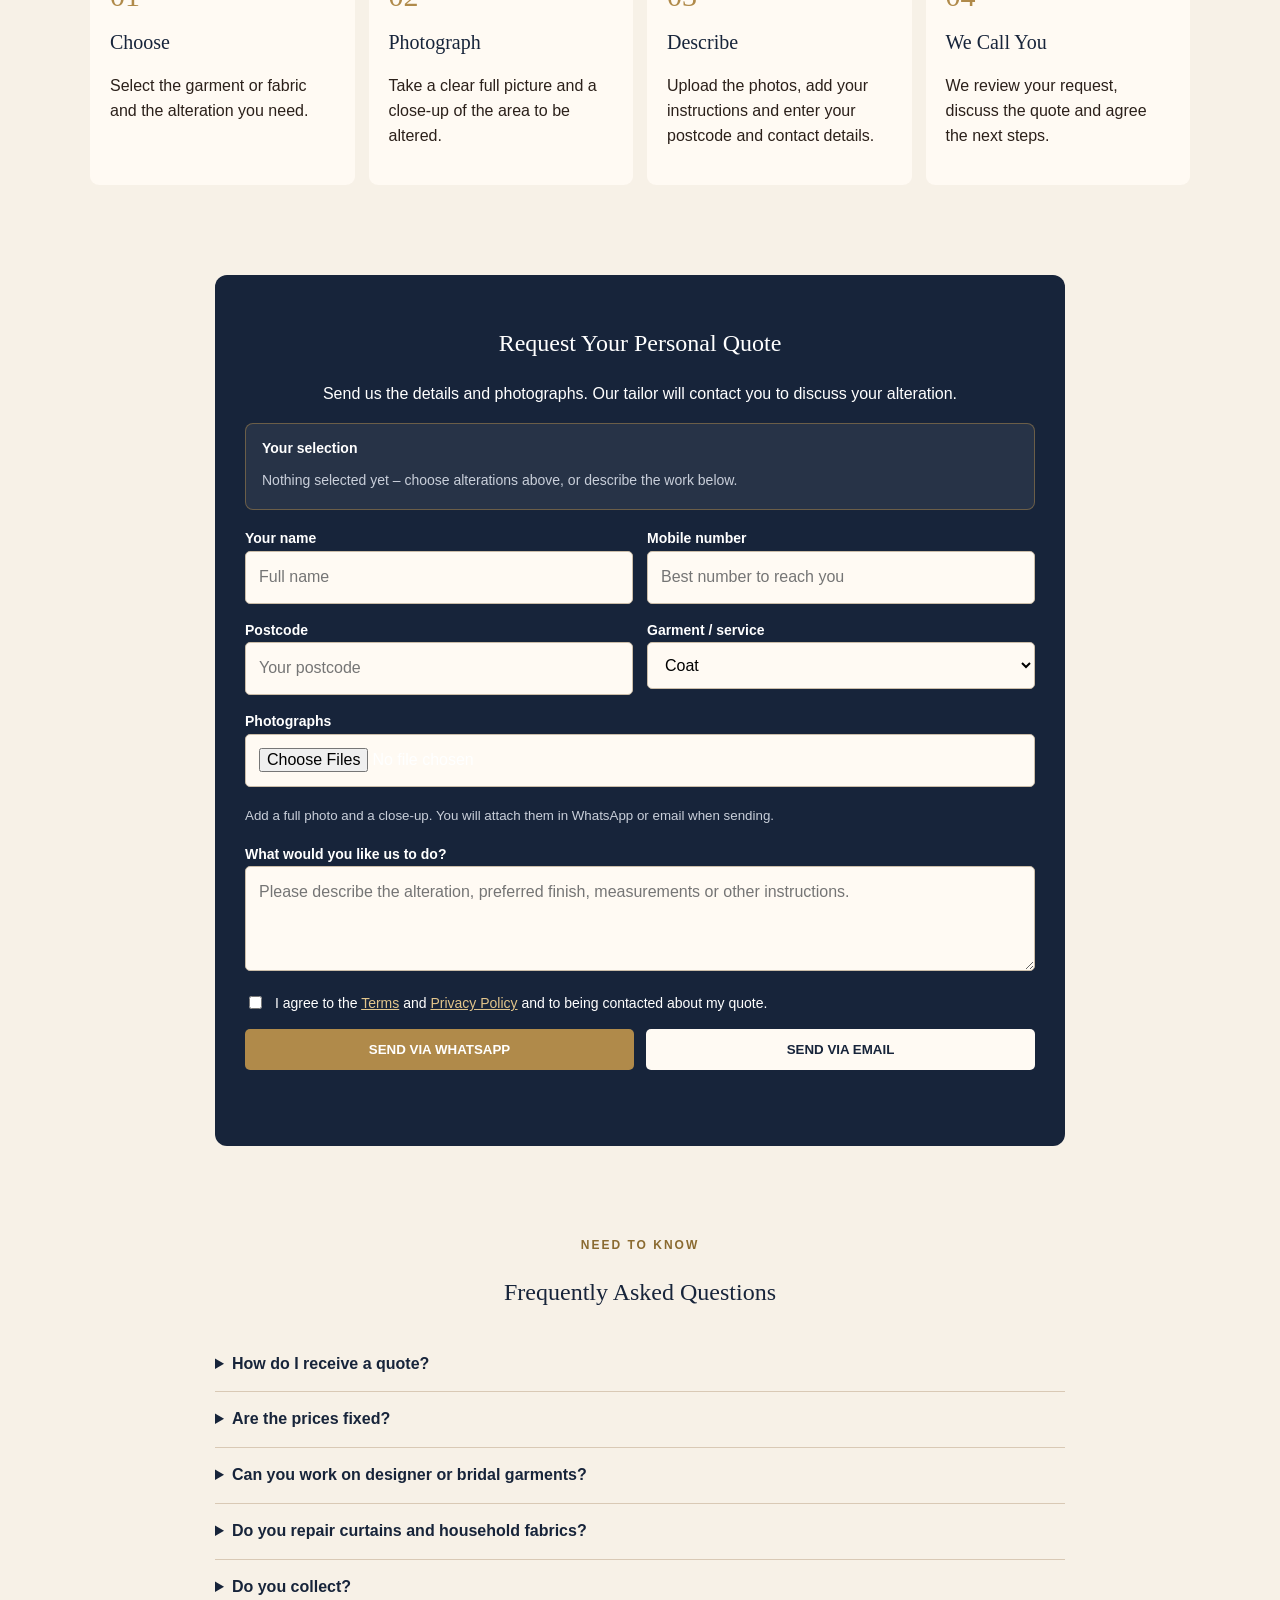
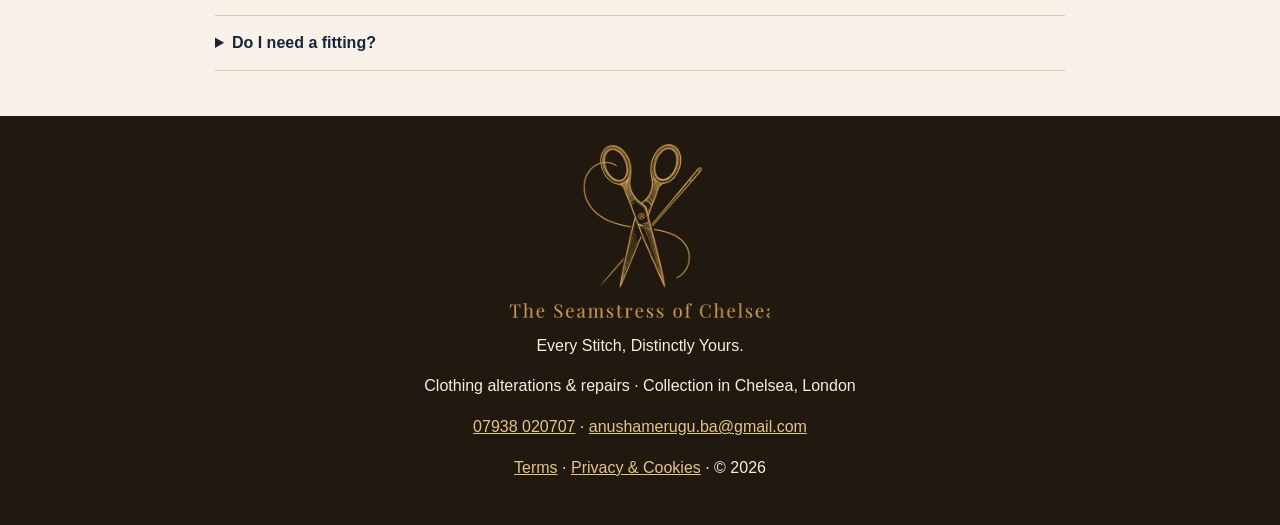
==== commit 272c74cd: "v2: add Seamstress of Chelsea logo, emblem and favicon Co-Authored-By: Claude Opus 5.5 <noreply@anth" ====
--- a/v2/index.html
+++ b/v2/index.html
@@ -4,7 +4,7 @@
 <meta name="description" content="Bespoke clothing alterations and repairs in Chelsea, London. Choose your garment, see clear prices, send photos and we'll call you back. Collection service.">
 <meta name="robots" content="noindex">
 <meta name="theme-color" content="#17243A">
-<link rel="icon" href="data:image/svg+xml,%3Csvg xmlns='http://www.w3.org/2000/svg' viewBox='0 0 32 32'%3E%3Crect width='32' height='32' fill='%2317243A'/%3E%3Ctext x='16' y='23' font-family='Georgia' font-size='19' fill='%23B08A4A' text-anchor='middle'%3ES%3C/text%3E%3C/svg%3E">
+<link rel="icon" type="image/svg+xml" href="favicon.svg">
 <script type="application/ld+json">{"@context":"https://schema.org","@type":"LocalBusiness","name":"The Seamstress of Chelsea","telephone":"+447938020707","email":"anushamerugu.ba@gmail.com","areaServed":"Chelsea, London","slogan":"Every Stitch, Distinctly Yours."}</script>
 <style>
 :root{--ivory:#F7F1E7;--navy:#17243A;--gold:#B08A4A;--beige:#E7D8C2;--ink:#2B201A;--white:#fffaf3;}
@@ -57,9 +57,12 @@
  .sendrow{grid-template-columns:1fr}
  .selbar{position:sticky;bottom:10px;z-index:5}
 }
+.brand{gap:12px}.brand img.emb{width:46px;height:auto;display:block}
+.brand img.emb{width:52px}
+@media(max-width:760px){.brand img.emb{width:40px}.brand{gap:8px}.brandname{font-size:17px;line-height:1.2}.brandline{font-size:11px}header{padding:10px 14px;align-items:center}.header-actions{flex-wrap:nowrap;gap:12px}.header-actions .btn{padding:10px 12px;font-size:13px;white-space:nowrap}}
 </style></head><body>
-<header><div class="brand"><div><div class="brandname">The Seamstress of Chelsea</div><div class="brandline">Every Stitch, Distinctly Yours.</div></div></div>
-<div class="header-actions"><a class="phone" href="tel:+447938020707" aria-label="Call 07938 020707"><span class="ico">&#9742;</span> <span class="num">07938 020707</span></a><a class="btn secondary" href="#quote">Request a Quote</a></div></header>
+<header><div class="brand"><img class="emb" src="img/emblem.png" alt="" width="46" height="56"><div><div class="brandname">The Seamstress of Chelsea</div><div class="brandline">Every Stitch, Distinctly Yours.</div></div></div>
+<div class="header-actions"><a class="phone" href="tel:+447938020707" aria-label="Call 07938 020707"><span class="ico">&#9742;</span> <span class="num">07938 020707</span></a><a class="btn secondary" href="#quote">Get a Quote</a></div></header>
 <section class="hero"><div class="eyebrow">Bespoke alterations · Chelsea</div><h1>The Art of a Perfect Fit</h1><p>Expert alterations and thoughtful repairs, with over 20 years of tailoring craftsmanship. Collection across Chelsea.</p><a class="btn" href="#services">START YOUR PHOTO QUOTE</a></section>
 <section class="section" id="services"><div class="section-head"><div class="eyebrow">Our services</div><h2>Choose Your Garment</h2><p>Select a category, then tap the alterations you need to add them to your quote.</p></div>
 <div class="category-wrap"><div class="category-grid" id="categories"></div><div class="prices-panel"><div class="price-title"><h3 id="selectedTitle">Coats</h3><span class="hint">Tap to select</span></div><div class="price-grid" id="priceList"></div><div class="note">Prices are reference prices. Final cost may vary with fabric, construction and finish, and is always agreed with you before work begins.</div><div class="selbar" id="selbar"><span id="selTxt">No alterations selected</span><a class="btn" href="#quote">Continue to quote</a></div></div></div></section>
@@ -68,7 +71,7 @@
 <div class="sendrow"><button class="btn" type="submit" data-via="wa">SEND VIA WHATSAPP</button><button class="btn light" type="submit" data-via="mail">SEND VIA EMAIL</button></div><p id="formMessage" aria-live="polite"></p></form></div></section>
 
 <section class="section"><div class="section-head"><div class="eyebrow">Need to know</div><h2>Frequently Asked Questions</h2></div><div class="faq"><details><summary>How do I receive a quote?</summary><p>Choose your service, upload photographs and explain the work. We will contact you to discuss the quotation.</p></details><details><summary>Are the prices fixed?</summary><p>Prices shown are reference prices. Final cost may depend on fabric, construction, finish and complexity.</p></details><details><summary>Can you work on designer or bridal garments?</summary><p>Please send clear photographs and details. We will assess the garment and confirm whether the requested work is suitable.</p></details><details><summary>Do you repair curtains and household fabrics?</summary><p>Yes. Select Household Fabrics and include photographs, dimensions and your instructions.</p></details><details><summary>Do you collect?</summary><p>Yes. We collect and return across Chelsea. There is no shop to visit.</p></details><details><summary>Do I need a fitting?</summary><p>You can start by sending photographs online. Some work may need a fitting or a closer look before the final quote. We will tell you when we call.</p></details></div></section>
-<footer><div style="font-family:Georgia,serif;font-size:24px">The Seamstress of Chelsea</div><p>Every Stitch, Distinctly Yours.</p><p>Clothing alterations &amp; repairs · Collection in Chelsea, London</p><p><a href="tel:+447938020707">07938 020707</a> · <a href="mailto:anushamerugu.ba@gmail.com">anushamerugu.ba@gmail.com</a></p><p><a href="terms.html">Terms</a> · <a href="privacy.html">Privacy &amp; Cookies</a> · © 2026</p></footer><button class="chat" id="cbBtn" aria-label="Chat with us">Chat / Quote</button>
+<footer><img src="img/logo-gold.png" alt="The Seamstress of Chelsea" width="260" height="174" style="display:block;margin:0 auto 6px;width:260px;height:auto"><p>Every Stitch, Distinctly Yours.</p><p>Clothing alterations &amp; repairs · Collection in Chelsea, London</p><p><a href="tel:+447938020707">07938 020707</a> · <a href="mailto:anushamerugu.ba@gmail.com">anushamerugu.ba@gmail.com</a></p><p><a href="terms.html">Terms</a> · <a href="privacy.html">Privacy &amp; Cookies</a> · © 2026</p></footer><button class="chat" id="cbBtn" aria-label="Chat with us">Chat / Quote</button>
 <div id="cb" role="dialog" aria-label="Chat"><div class="cbh"><b>The Seamstress of Chelsea</b><button id="cbX" aria-label="Close">×</button></div><div id="cbLog"></div><div id="cbQ"></div><form id="cbF"><input id="cbI" placeholder="Type your question…" autocomplete="off"><button aria-label="Send">➤</button></form></div>
 <script>
 const data = {
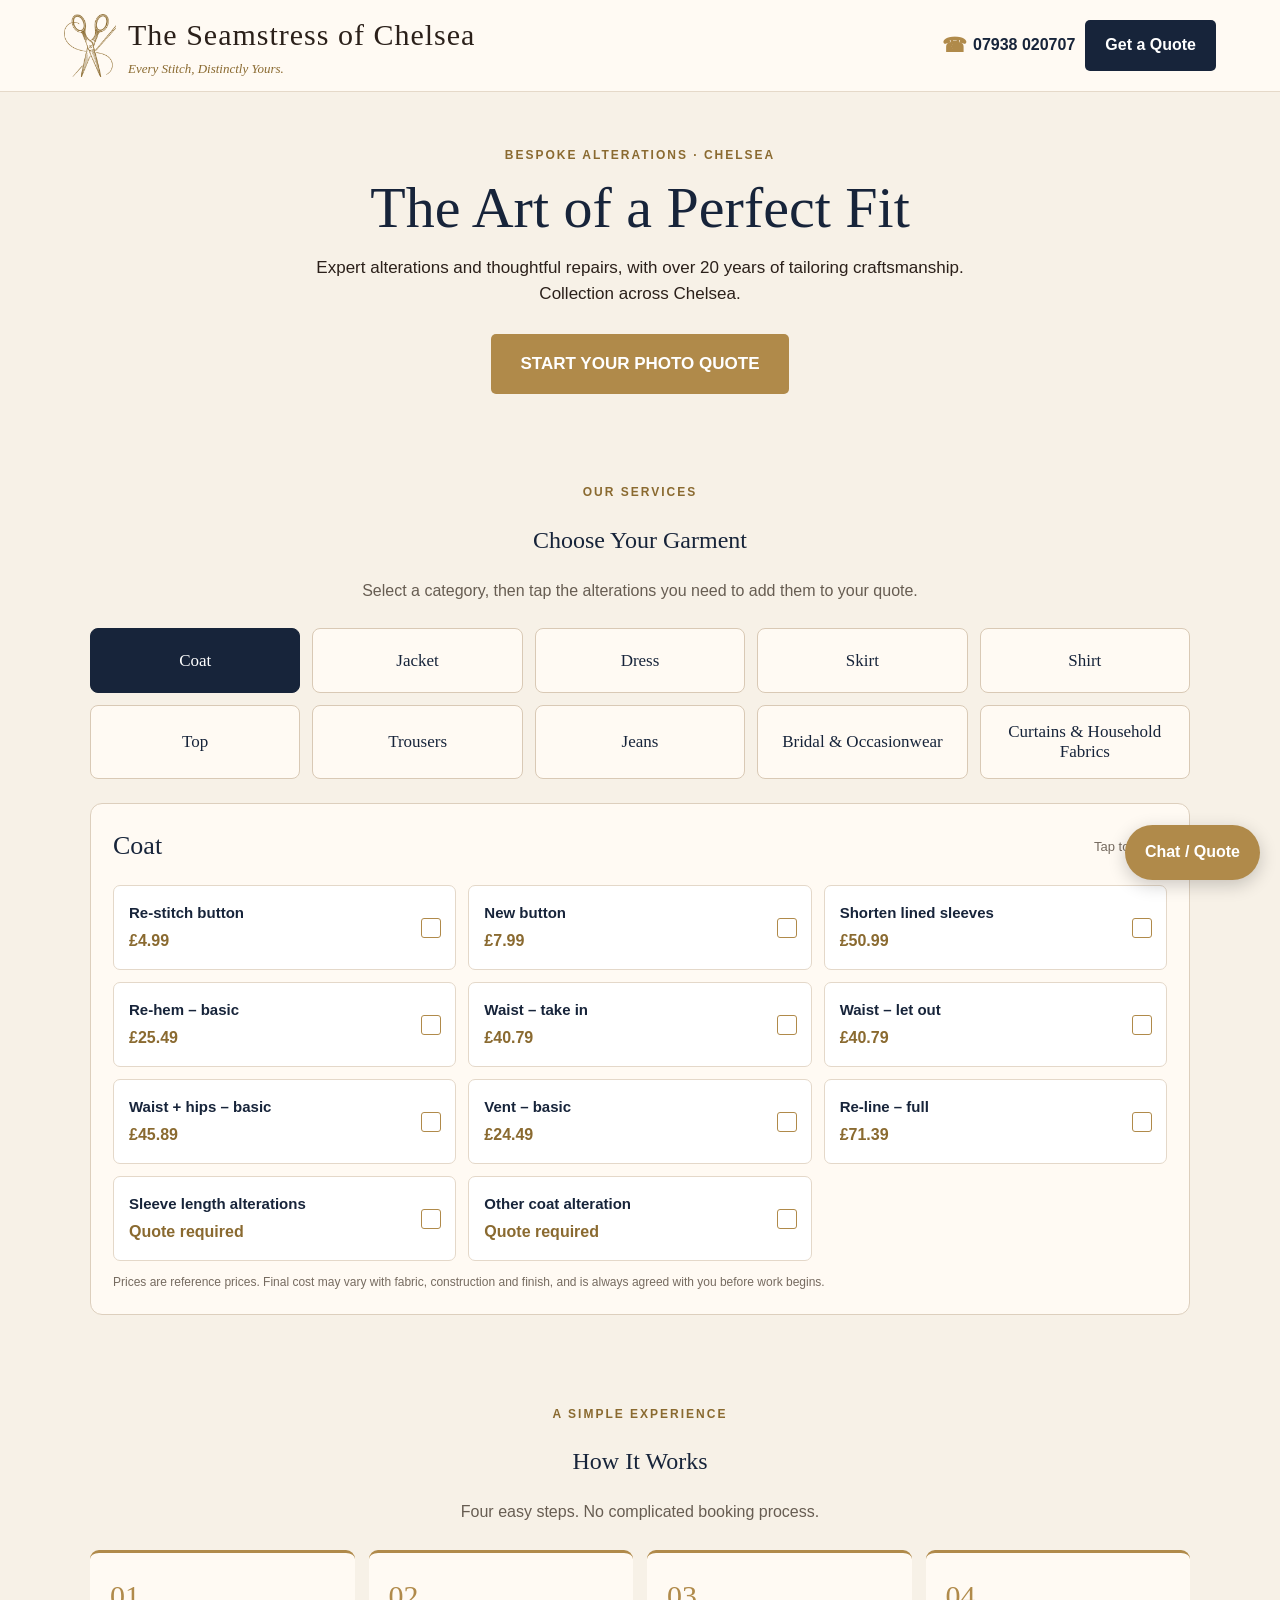
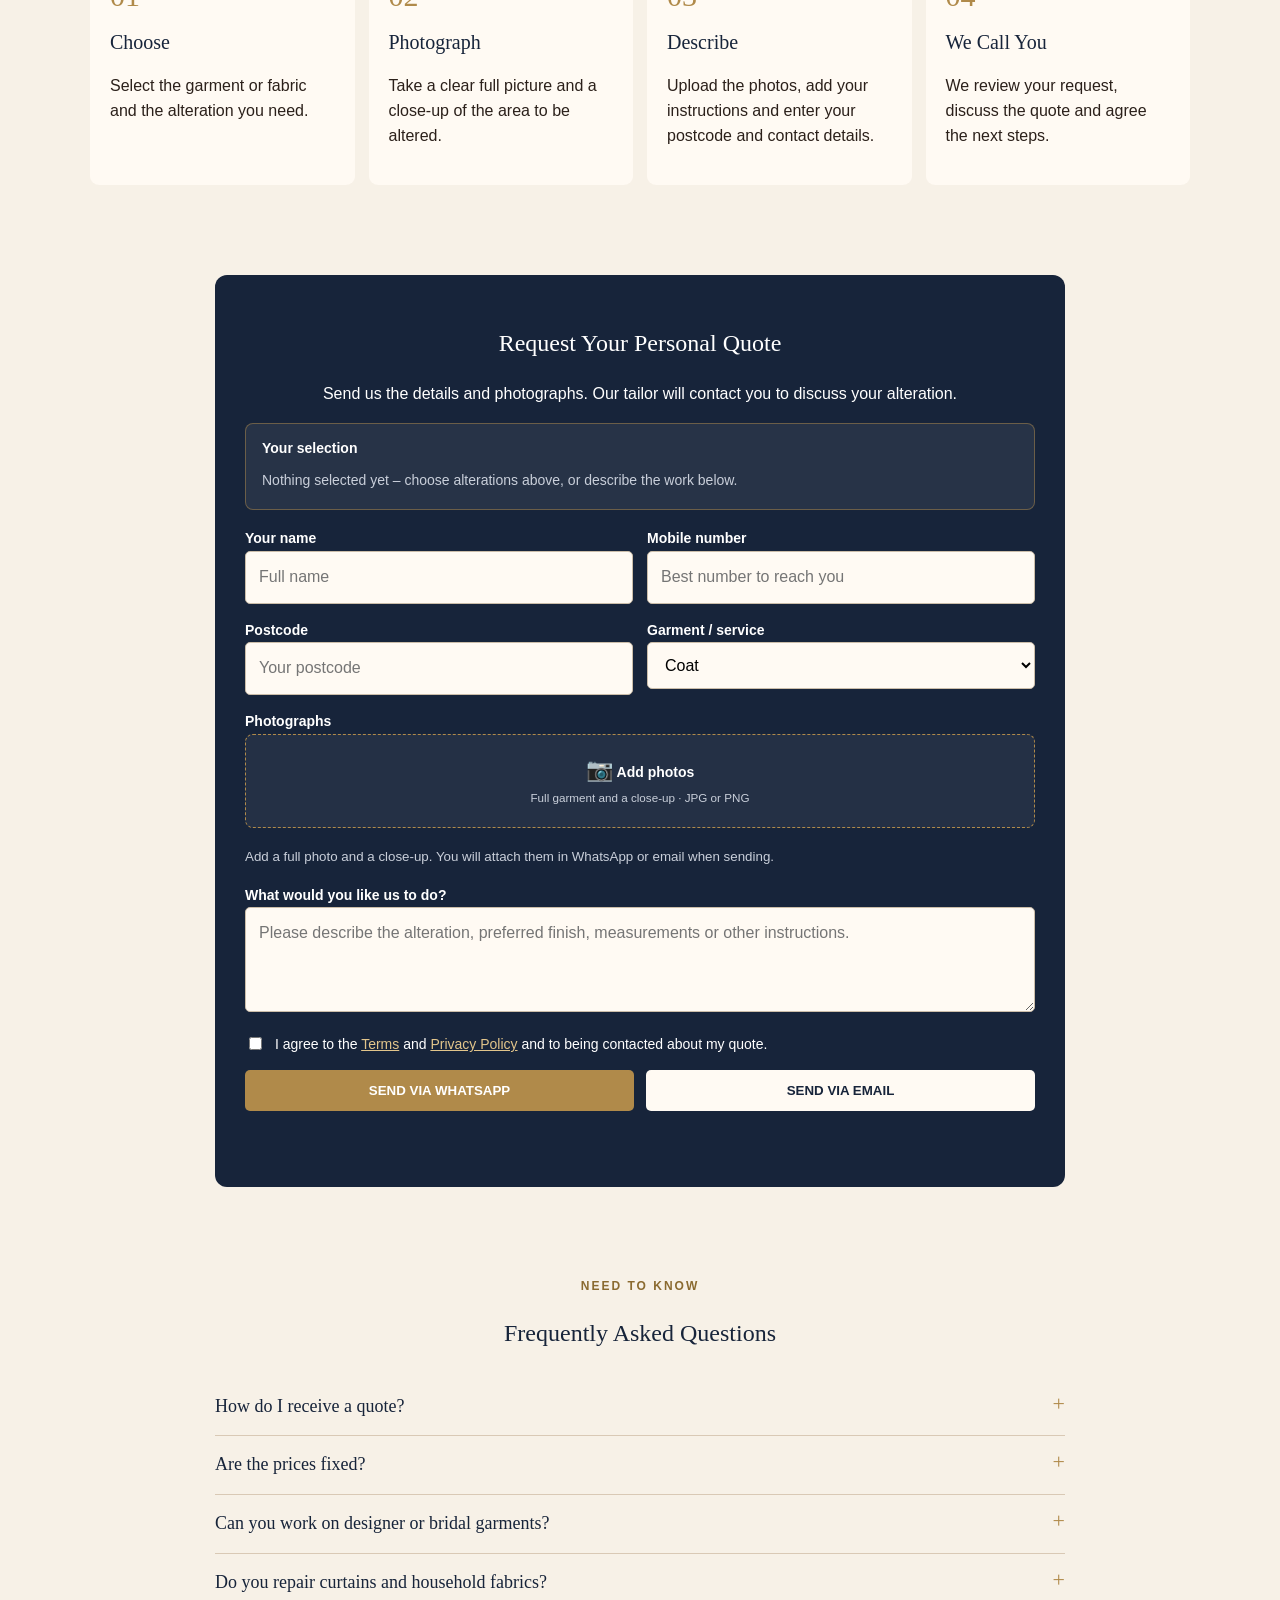
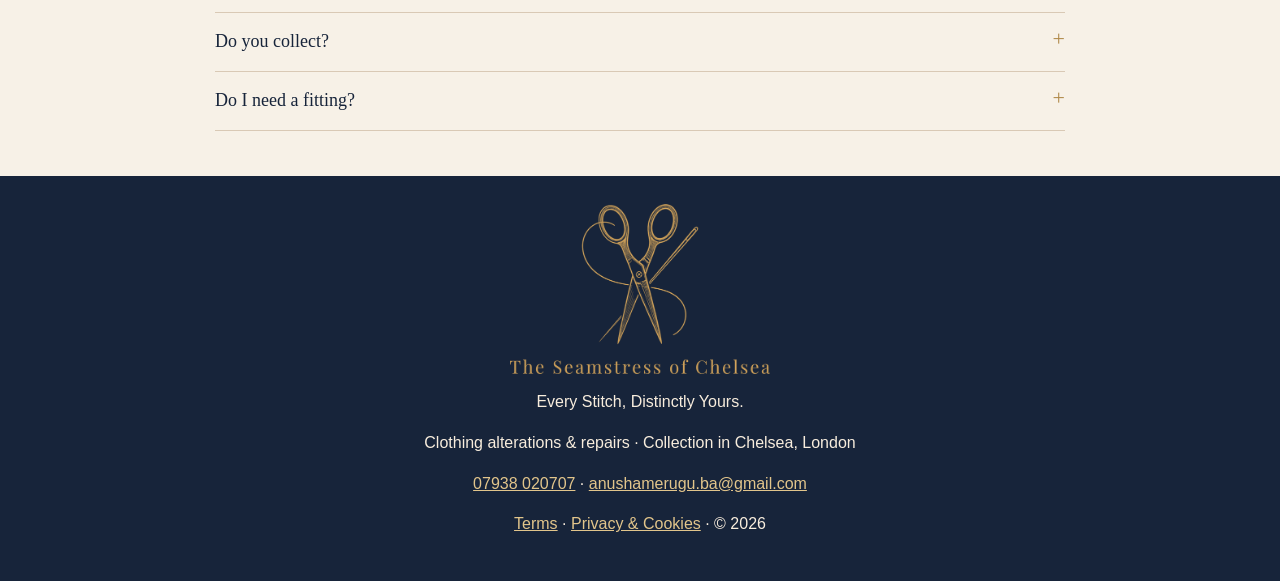
==== commit 19a29989: "v2: QA fixes - footer logo, navy footer, photo upload, validation, FAQ style, mobile chat button, te" ====
--- a/v2/index.html
+++ b/v2/index.html
@@ -2,7 +2,6 @@
 <html lang="en"><head><meta charset="utf-8"><meta name="viewport" content="width=device-width,initial-scale=1">
 <title>The Seamstress of Chelsea | Clothing Alterations &amp; Repairs in Chelsea, London</title>
 <meta name="description" content="Bespoke clothing alterations and repairs in Chelsea, London. Choose your garment, see clear prices, send photos and we'll call you back. Collection service.">
-<meta name="robots" content="noindex">
 <meta name="theme-color" content="#17243A">
 <link rel="icon" type="image/svg+xml" href="favicon.svg">
 <script type="application/ld+json">{"@context":"https://schema.org","@type":"LocalBusiness","name":"The Seamstress of Chelsea","telephone":"+447938020707","email":"anushamerugu.ba@gmail.com","areaServed":"Chelsea, London","slogan":"Every Stitch, Distinctly Yours."}</script>
@@ -60,6 +59,13 @@
 .brand{gap:12px}.brand img.emb{width:46px;height:auto;display:block}
 .brand img.emb{width:52px}
 @media(max-width:760px){.brand img.emb{width:40px}.brand{gap:8px}.brandname{font-size:17px;line-height:1.2}.brandline{font-size:11px}header{padding:10px 14px;align-items:center}.header-actions{flex-wrap:nowrap;gap:12px}.header-actions .btn{padding:10px 12px;font-size:13px;white-space:nowrap}}
+footer{background:var(--navy)}
+.vh{position:absolute;width:1px;height:1px;opacity:0;overflow:hidden}
+.drop{display:block;text-align:center;background:rgba(255,255,255,.06);border:1.5px dashed var(--gold);border-radius:8px;padding:18px;cursor:pointer;font-weight:normal;color:#fff}.drop:hover{background:rgba(255,255,255,.1)}.drop .dico{font-size:22px}.drop small{color:#c9cfda}
+#photos:focus-visible+*,.drop:focus-within{outline:2px solid var(--gold)}
+summary{list-style:none;display:flex;justify-content:space-between;gap:16px;font-family:Georgia,serif;font-weight:normal;font-size:18px}summary::-webkit-details-marker{display:none}summary:after{content:"+";color:var(--gold);font-size:22px;line-height:1}details[open] summary:after{content:"–"}details p{color:#5f564c;margin:10px 0 0}
+input:invalid:not(:placeholder-shown){border-color:#d9776b}
+@media(max-width:760px){.chat{padding:0;width:56px;height:56px;border-radius:50%;font-size:0;right:14px;bottom:14px}.chat:before{content:"";display:block;width:24px;height:24px;margin:auto;background:url("data:image/svg+xml,%3Csvg xmlns='http://www.w3.org/2000/svg' viewBox='0 0 24 24' fill='none' stroke='white' stroke-width='1.8'%3E%3Cpath d='M4 5h16v11H9l-5 4z'/%3E%3C/svg%3E") center/contain no-repeat}#cb{bottom:80px;right:14px}}
 </style></head><body>
 <header><div class="brand"><img class="emb" src="img/emblem.png" alt="" width="46" height="56"><div><div class="brandname">The Seamstress of Chelsea</div><div class="brandline">Every Stitch, Distinctly Yours.</div></div></div>
 <div class="header-actions"><a class="phone" href="tel:+447938020707" aria-label="Call 07938 020707"><span class="ico">&#9742;</span> <span class="num">07938 020707</span></a><a class="btn secondary" href="#quote">Get a Quote</a></div></header>
@@ -67,11 +73,11 @@
 <section class="section" id="services"><div class="section-head"><div class="eyebrow">Our services</div><h2>Choose Your Garment</h2><p>Select a category, then tap the alterations you need to add them to your quote.</p></div>
 <div class="category-wrap"><div class="category-grid" id="categories"></div><div class="prices-panel"><div class="price-title"><h3 id="selectedTitle">Coats</h3><span class="hint">Tap to select</span></div><div class="price-grid" id="priceList"></div><div class="note">Prices are reference prices. Final cost may vary with fabric, construction and finish, and is always agreed with you before work begins.</div><div class="selbar" id="selbar"><span id="selTxt">No alterations selected</span><a class="btn" href="#quote">Continue to quote</a></div></div></div></section>
 <section class="section"><div class="section-head"><div class="eyebrow">A simple experience</div><h2>How It Works</h2><p>Four easy steps. No complicated booking process.</p></div><div class="steps"><div class="step"><div class="num">01</div><h3>Choose</h3><p>Select the garment or fabric and the alteration you need.</p></div><div class="step"><div class="num">02</div><h3>Photograph</h3><p>Take a clear full picture and a close-up of the area to be altered.</p></div><div class="step"><div class="num">03</div><h3>Describe</h3><p>Upload the photos, add your instructions and enter your postcode and contact details.</p></div><div class="step"><div class="num">04</div><h3>We Call You</h3><p>We review your request, discuss the quote and agree the next steps.</p></div></div></section>
-<section class="section" id="quote"><div class="quote"><h2>Request Your Personal Quote</h2><p>Send us the details and photographs. Our tailor will contact you to discuss your alteration.</p><div class="selsum" id="selsum"><strong>Your selection</strong><ul id="selList"><li class="empty">Nothing selected yet – choose alterations above, or describe the work below.</li></ul></div><form id="quoteForm"><div class="formrow"><div><label for="name">Your name</label><input id="name" required placeholder="Full name"></div><div><label for="mobile">Mobile number</label><input id="mobile" required type="tel" placeholder="Best number to reach you"></div></div><div class="formrow"><div><label for="postcode">Postcode</label><input id="postcode" required placeholder="Your postcode"></div><div><label for="service">Garment / service</label><select id="service"></select></div></div><div><label for="photos">Photographs</label><input id="photos" type="file" accept="image/*" multiple capture="environment"><div class="thumbs" id="thumbs"></div><small>Add a full photo and a close-up. You will attach them in WhatsApp or email when sending.</small></div><div><label for="details">What would you like us to do?</label><textarea id="details" required placeholder="Please describe the alteration, preferred finish, measurements or other instructions."></textarea></div><label class="consent"><input type="checkbox" required> <span>I agree to the <a href="terms.html">Terms</a> and <a href="privacy.html">Privacy Policy</a> and to being contacted about my quote.</span></label>
+<section class="section" id="quote"><div class="quote"><h2>Request Your Personal Quote</h2><p>Send us the details and photographs. Our tailor will contact you to discuss your alteration.</p><div class="selsum" id="selsum"><strong>Your selection</strong><ul id="selList"><li class="empty">Nothing selected yet – choose alterations above, or describe the work below.</li></ul></div><form id="quoteForm"><div class="formrow"><div><label for="name">Your name</label><input id="name" required autocomplete="name" placeholder="Full name"></div><div><label for="mobile">Mobile number</label><input id="mobile" required type="tel" pattern="[0-9 +\(\)\-]{10,16}" title="Please enter a valid UK mobile number" autocomplete="tel" placeholder="Best number to reach you"></div></div><div class="formrow"><div><label for="postcode">Postcode</label><input id="postcode" required pattern="[A-Za-z]{1,2}[0-9][0-9A-Za-z]? ?[0-9][A-Za-z]{2}" title="Please enter a full UK postcode, e.g. SW3 4AA" autocomplete="postal-code" placeholder="Your postcode"></div><div><label for="service">Garment / service</label><select id="service"></select></div></div><div><label for="photos">Photographs</label><label class="drop" for="photos"><span class="dico">&#128247;</span> <b>Add photos</b><br><small>Full garment and a close-up · JPG or PNG</small></label><input id="photos" type="file" accept="image/*" multiple class="vh"><div class="thumbs" id="thumbs"></div><small>Add a full photo and a close-up. You will attach them in WhatsApp or email when sending.</small></div><div><label for="details">What would you like us to do?</label><textarea id="details" required placeholder="Please describe the alteration, preferred finish, measurements or other instructions."></textarea></div><label class="consent"><input type="checkbox" required> <span>I agree to the <a href="terms.html">Terms</a> and <a href="privacy.html">Privacy Policy</a> and to being contacted about my quote.</span></label>
 <div class="sendrow"><button class="btn" type="submit" data-via="wa">SEND VIA WHATSAPP</button><button class="btn light" type="submit" data-via="mail">SEND VIA EMAIL</button></div><p id="formMessage" aria-live="polite"></p></form></div></section>
 
 <section class="section"><div class="section-head"><div class="eyebrow">Need to know</div><h2>Frequently Asked Questions</h2></div><div class="faq"><details><summary>How do I receive a quote?</summary><p>Choose your service, upload photographs and explain the work. We will contact you to discuss the quotation.</p></details><details><summary>Are the prices fixed?</summary><p>Prices shown are reference prices. Final cost may depend on fabric, construction, finish and complexity.</p></details><details><summary>Can you work on designer or bridal garments?</summary><p>Please send clear photographs and details. We will assess the garment and confirm whether the requested work is suitable.</p></details><details><summary>Do you repair curtains and household fabrics?</summary><p>Yes. Select Household Fabrics and include photographs, dimensions and your instructions.</p></details><details><summary>Do you collect?</summary><p>Yes. We collect and return across Chelsea. There is no shop to visit.</p></details><details><summary>Do I need a fitting?</summary><p>You can start by sending photographs online. Some work may need a fitting or a closer look before the final quote. We will tell you when we call.</p></details></div></section>
-<footer><img src="img/logo-gold.png" alt="The Seamstress of Chelsea" width="260" height="174" style="display:block;margin:0 auto 6px;width:260px;height:auto"><p>Every Stitch, Distinctly Yours.</p><p>Clothing alterations &amp; repairs · Collection in Chelsea, London</p><p><a href="tel:+447938020707">07938 020707</a> · <a href="mailto:anushamerugu.ba@gmail.com">anushamerugu.ba@gmail.com</a></p><p><a href="terms.html">Terms</a> · <a href="privacy.html">Privacy &amp; Cookies</a> · © 2026</p></footer><button class="chat" id="cbBtn" aria-label="Chat with us">Chat / Quote</button>
+<footer><img src="img/logo-gold.png" alt="The Seamstress of Chelsea" style="display:block;margin:0 auto 8px;width:260px;max-width:80%;height:auto"><p>Every Stitch, Distinctly Yours.</p><p>Clothing alterations &amp; repairs · Collection in Chelsea, London</p><p><a href="tel:+447938020707">07938 020707</a> · <a href="mailto:anushamerugu.ba@gmail.com">anushamerugu.ba@gmail.com</a></p><p><a href="terms.html">Terms</a> · <a href="privacy.html">Privacy &amp; Cookies</a> · © 2026</p></footer><button class="chat" id="cbBtn" aria-label="Chat with us">Chat / Quote</button>
 <div id="cb" role="dialog" aria-label="Chat"><div class="cbh"><b>The Seamstress of Chelsea</b><button id="cbX" aria-label="Close">×</button></div><div id="cbLog"></div><div id="cbQ"></div><form id="cbF"><input id="cbI" placeholder="Type your question…" autocomplete="off"><button aria-label="Send">➤</button></form></div>
 <script>
 const data = {
@@ -94,6 +100,6 @@
 show('Coat');summ();
 let via='wa',photos=[];document.querySelectorAll('[data-via]').forEach(b=>b.addEventListener('click',()=>via=b.dataset.via));
 document.getElementById('photos').addEventListener('change',function(){const t=document.getElementById('thumbs');t.innerHTML='';photos=[...this.files];photos.forEach(f=>{const i=document.createElement('img');i.alt=f.name;i.src=URL.createObjectURL(f);t.appendChild(i);});});
-document.getElementById('quoteForm').addEventListener('submit',e=>{e.preventDefault();const g=id=>document.getElementById(id).value;const L=['New quote request – The Seamstress of Chelsea','','Name: '+g('name'),'Mobile: '+g('mobile'),'Postcode: '+g('postcode'),'Category: '+g('service'),''];const ks=Object.keys(sel);let tot=0;if(ks.length){L.push('Selected:');ks.forEach(k=>{const s=sel[k],v=num(s.p);if(v!==null)tot+=v;L.push('- '+s.c+' – '+s.n+' ('+s.p+')');});L.push('Estimate: '+money(tot),'');}L.push('Instructions: '+g('details'));if(photos.length)L.push('','Photos: '+photos.length+' (attached)');const txt=L.join('\n');const url=via==='wa'?'https://wa.me/447938020707?text='+encodeURIComponent(txt):'mailto:anushamerugu.ba@gmail.com?subject='+encodeURIComponent('Quote request – '+g('name'))+'&body='+encodeURIComponent(txt);const m=document.getElementById('formMessage');m.innerHTML='Thank you. Your request is ready.'+(photos.length?' <b>Please attach your '+photos.length+' photo'+(photos.length>1?'s':'')+' before sending.</b>':'')+' <a target="_blank" rel="noopener" href="'+url+'">Open '+(via==='wa'?'WhatsApp':'Email')+' →</a>';try{window.open(url,'_blank');}catch(x){}});
+document.getElementById('quoteForm').addEventListener('submit',e=>{e.preventDefault();const g=id=>document.getElementById(id).value;const L=['New quote request – The Seamstress of Chelsea','','Name: '+g('name'),'Mobile: '+g('mobile'),'Postcode: '+g('postcode'),''];if(!Object.keys(sel).length)L.splice(L.length-1,0,'Garment: '+g('service'));const ks=Object.keys(sel);let tot=0;if(ks.length){L.push('Selected:');ks.forEach(k=>{const s=sel[k],v=num(s.p);if(v!==null)tot+=v;L.push('- '+s.c+' – '+s.n+' ('+s.p+')');});L.push('Estimate: '+money(tot),'');}L.push('Instructions: '+g('details'));if(photos.length)L.push('','Photos: '+photos.length+' (attached)');const txt=L.join('\n');const url=via==='wa'?'https://wa.me/447938020707?text='+encodeURIComponent(txt):'mailto:anushamerugu.ba@gmail.com?subject='+encodeURIComponent('Quote request – '+g('name'))+'&body='+encodeURIComponent(txt);const m=document.getElementById('formMessage');m.innerHTML='Thank you. Your request is ready.'+(photos.length?' <b>Please attach your '+photos.length+' photo'+(photos.length>1?'s':'')+' before sending.</b>':'')+' <a target="_blank" rel="noopener" href="'+url+'">Open '+(via==='wa'?'WhatsApp':'Email')+' →</a>';try{window.open(url,'_blank');}catch(x){}});
 (()=>{const A={prices:"Choose a category under 'Choose Your Garment' to see prices. For example, shortening trousers is £30.59.",collect:"We collect and return across Chelsea. There is no shop to visit.",quote:"Tap the alterations you need, then add photos and your details in the quote form. We'll call you back.",bridal:"Yes, we work on bridal and occasionwear. Send photos for a personal quotation.",curtain:"Yes, we shorten and repair curtains and household fabrics. Send photos and dimensions.",human:"Of course. Call or WhatsApp us on 07938 020707 and a person will help.",hi:"Hello! I can help with prices, collection or quotes.",fb:"I'm not sure about that. Please WhatsApp us on 07938 020707 and we'll help."};const K=[['human',/human|person|talk|call|whatsapp|speak/],['prices',/price|cost|how much|£/],['collect',/collect|pick|deliver|shop|visit|where|area/],['quote',/quote|photo|book|order/],['bridal',/bridal|wedding|gown|occasion/],['curtain',/curtain|household|fabric/],['hi',/^(hi|hello|hey)/]];const log=document.getElementById('cbLog'),box=document.getElementById('cb');let st=0;const add=(t,w)=>{const d=document.createElement('div');d.className='m '+w;d.textContent=t;log.appendChild(d);log.scrollTop=log.scrollHeight;};const rep=k=>setTimeout(()=>{add(A[k],'bot');if(k==='quote')setTimeout(()=>{box.classList.remove('open');document.getElementById('services').scrollIntoView();},900);},300);[['Prices','prices'],['Collection','collect'],['Get a quote','quote'],['Talk to a person','human']].forEach(([l,k])=>{const b=document.createElement('button');b.type='button';b.textContent=l;b.onclick=()=>{add(l,'me');rep(k);};document.getElementById('cbQ').appendChild(b);});document.getElementById('cbBtn').onclick=()=>{box.classList.toggle('open');if(!st){st=1;add('Hello, welcome to The Seamstress of Chelsea. How can I help?','bot');}};document.getElementById('cbX').onclick=()=>box.classList.remove('open');document.getElementById('cbF').addEventListener('submit',e=>{e.preventDefault();const i=document.getElementById('cbI'),v=i.value.trim();if(!v)return;add(v,'me');let k='fb';for(const [kk,re] of K)if(re.test(v.toLowerCase())){k=kk;break;}rep(k);i.value='';});})();
 </script></body></html>
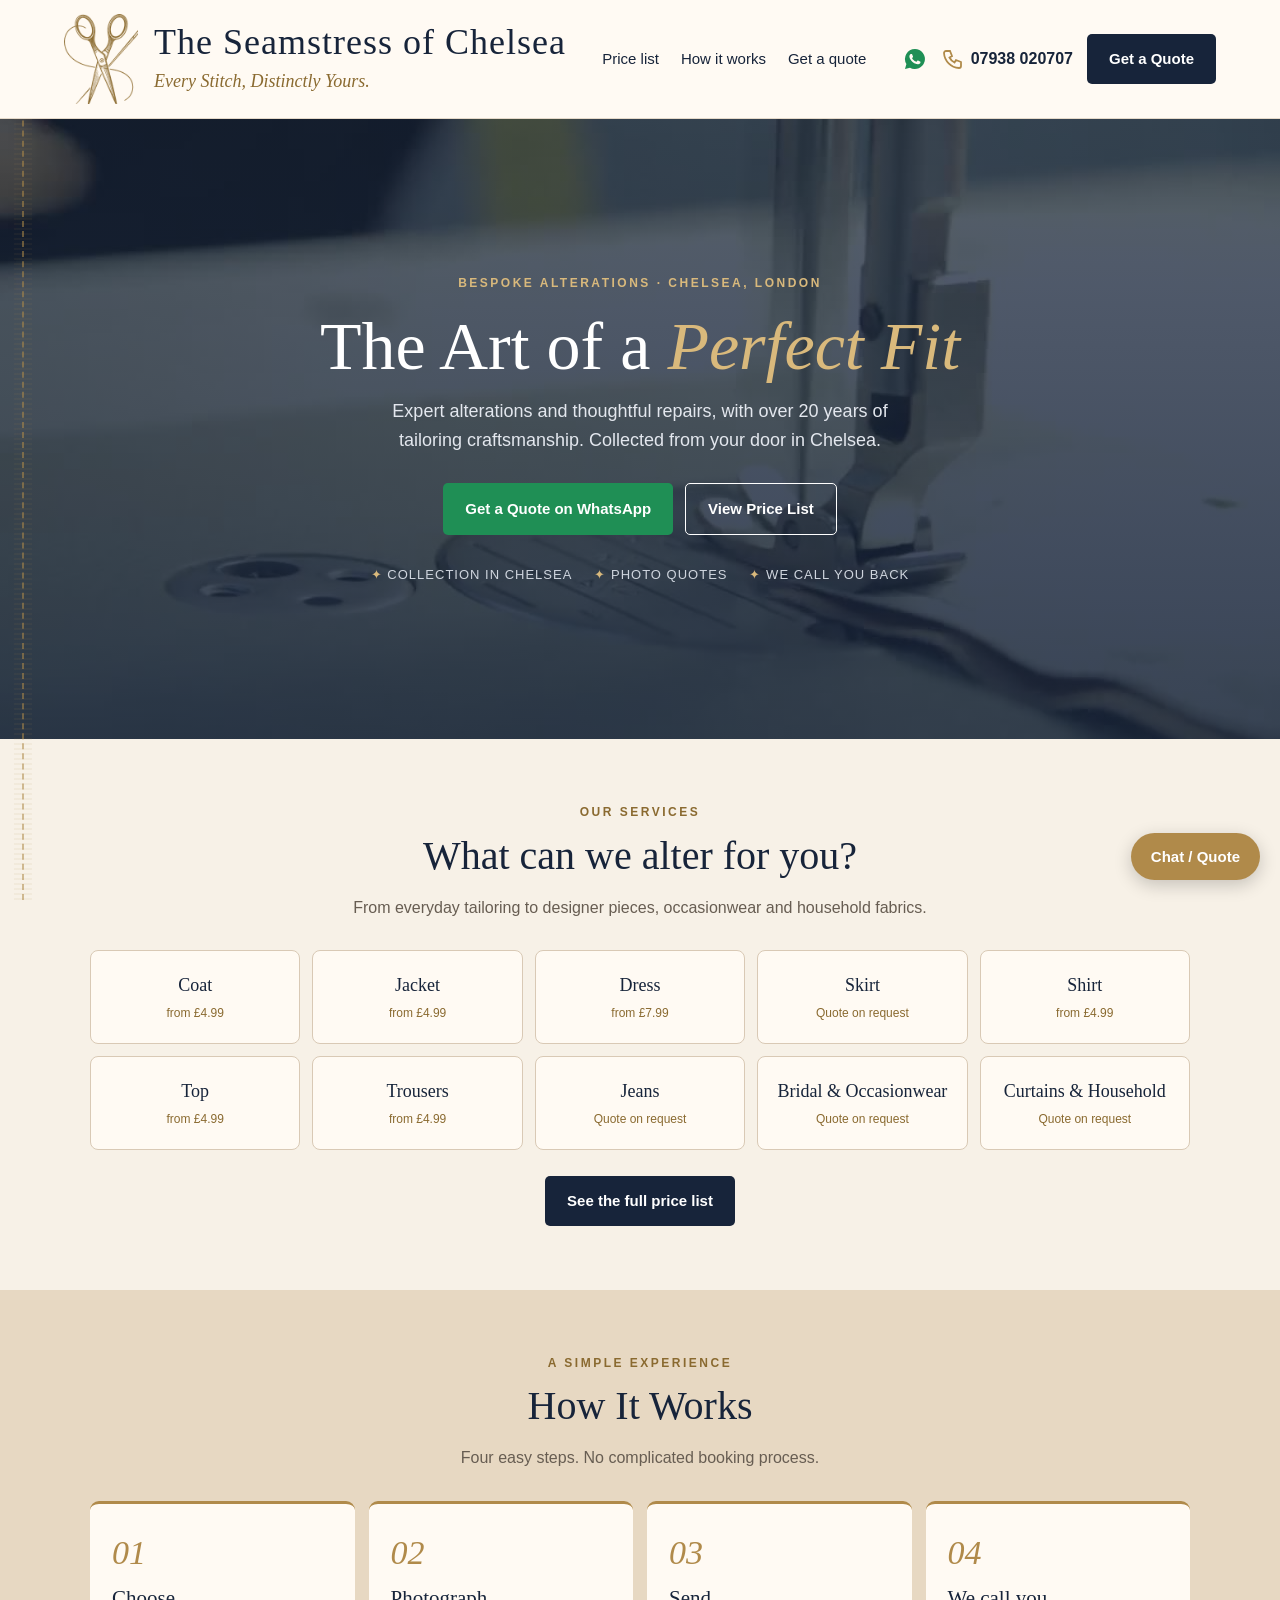
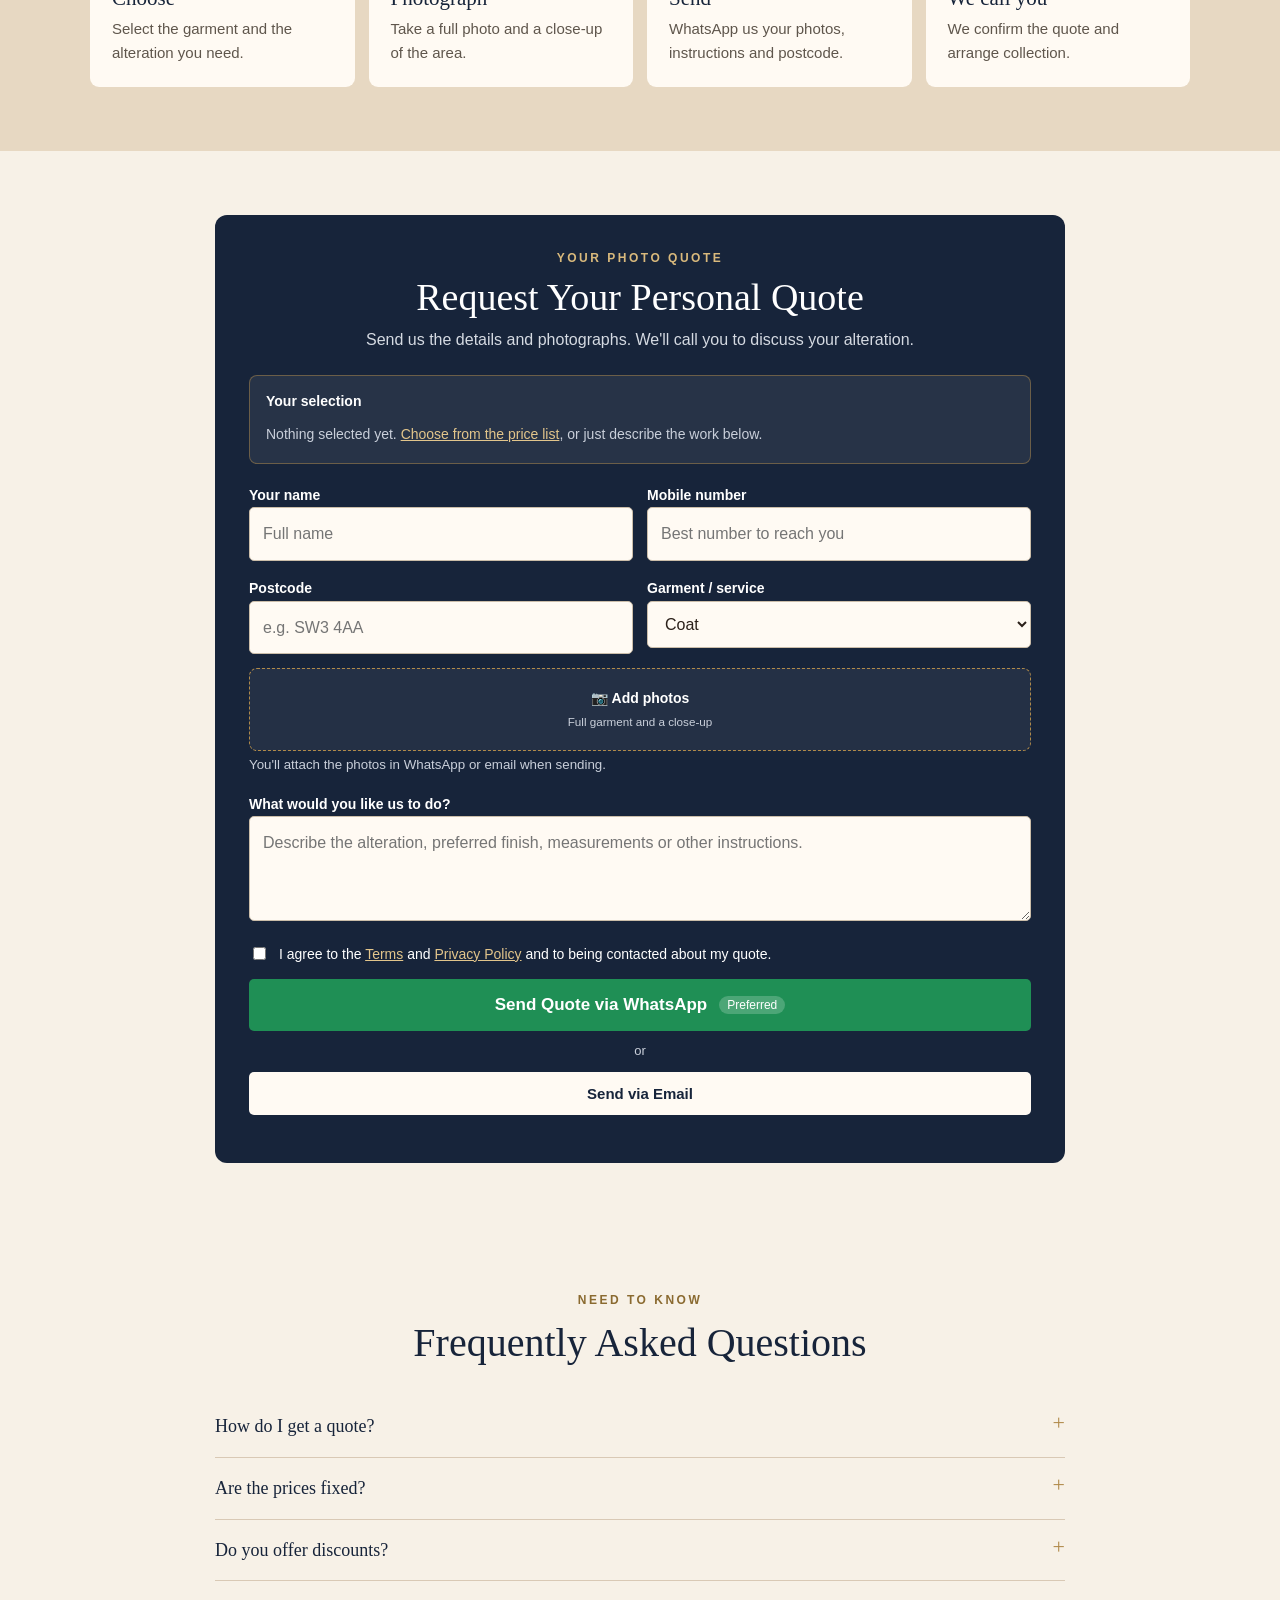
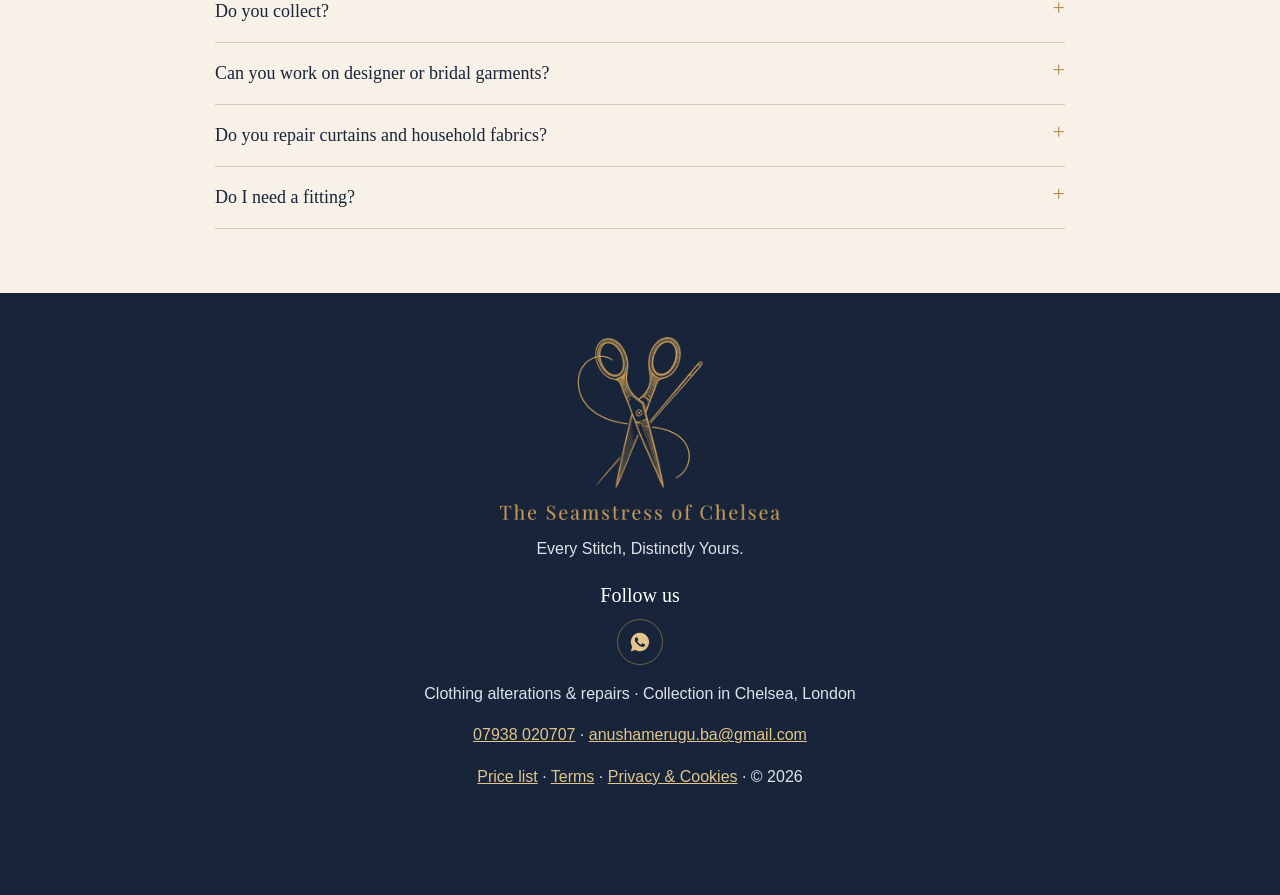
==== commit 49503a22: "v2: bigger logo, video banner, scissors scroll motion, separate price list page, WhatsApp-preferred " ====
--- a/v2/index.html
+++ b/v2/index.html
@@ -1,105 +1,99 @@
 <!DOCTYPE html>
 <html lang="en"><head><meta charset="utf-8"><meta name="viewport" content="width=device-width,initial-scale=1">
 <title>The Seamstress of Chelsea | Clothing Alterations &amp; Repairs in Chelsea, London</title>
-<meta name="description" content="Bespoke clothing alterations and repairs in Chelsea, London. Choose your garment, see clear prices, send photos and we'll call you back. Collection service.">
+<meta name="description" content="Bespoke clothing alterations and repairs in Chelsea, London. Choose your garment, send photos on WhatsApp and we'll call you back with a quote. Collection service.">
 <meta name="theme-color" content="#17243A">
-<link rel="icon" type="image/svg+xml" href="favicon.svg">
+<link rel="icon" type="image/png" href="img/favicon.png">
+<link rel="apple-touch-icon" href="img/apple-touch-icon.png">
+<meta property="og:title" content="The Seamstress of Chelsea">
+<meta property="og:description" content="Clothing alterations &amp; repairs with collection in Chelsea, London.">
+<meta property="og:image" content="https://doorsteptailor.pages.dev/v2/img/og.jpg">
 <script type="application/ld+json">{"@context":"https://schema.org","@type":"LocalBusiness","name":"The Seamstress of Chelsea","telephone":"+447938020707","email":"anushamerugu.ba@gmail.com","areaServed":"Chelsea, London","slogan":"Every Stitch, Distinctly Yours."}</script>
-<style>
-:root{--ivory:#F7F1E7;--navy:#17243A;--gold:#B08A4A;--beige:#E7D8C2;--ink:#2B201A;--white:#fffaf3;}
-*{box-sizing:border-box} body{margin:0;background:var(--ivory);color:var(--ink);font-family:Arial,sans-serif;line-height:1.55}
-header{display:flex;align-items:center;justify-content:space-between;gap:20px;padding:12px clamp(18px,5vw,70px);background:var(--white);border-bottom:1px solid #e5d9c9;position:sticky;top:0;z-index:5}
-.brand{display:flex;align-items:center;gap:14px} .brand img{width:92px;height:65px;object-fit:contain} .brandname{font-family:Georgia,serif;font-size:clamp(19px,2.6vw,30px);letter-spacing:1px} .brandline{font-family:Georgia,serif;color:var(--gold);font-style:italic;font-size:13px}
-.header-actions{display:flex;align-items:center;gap:10px;flex-wrap:wrap} a,button{cursor:pointer} .btn{border:0;border-radius:5px;background:var(--gold);color:white;padding:13px 20px;font-weight:bold;text-decoration:none;display:inline-block} .btn.secondary{background:var(--navy)} .phone{color:var(--navy);font-weight:bold;text-decoration:none}
-.hero{text-align:center;padding:54px 20px 44px;max-width:920px;margin:auto} .eyebrow{color:var(--gold);text-transform:uppercase;letter-spacing:2px;font-size:12px;font-weight:bold} h1,h2,h3{font-family:Georgia,serif;font-weight:normal;color:var(--navy)} h1{font-size:clamp(34px,6vw,58px);line-height:1.1;margin:12px 0} .hero p{max-width:690px;margin:15px auto 26px;font-size:17px} .hero .btn{font-size:17px;padding:17px 30px}
-.section{padding:45px clamp(18px,5vw,70px)} .section-head{text-align:center;max-width:700px;margin:0 auto 25px} .section-head p{color:#675d52}
-.category-wrap{max-width:1100px;margin:auto} .category-grid{display:grid;grid-template-columns:repeat(4,minmax(0,1fr));gap:12px} .cat{background:var(--white);border:1px solid #d9c9b5;border-radius:8px;padding:16px 10px;text-align:center;font-family:Georgia,serif;font-size:17px;color:var(--navy);min-height:65px} .cat.active,.cat:hover{background:var(--navy);color:white;border-color:var(--navy)} .prices-panel{margin-top:24px;background:#fffaf3;border:1px solid #ddcfbd;border-radius:12px;padding:22px} .price-title{display:flex;justify-content:space-between;align-items:center;gap:12px;flex-wrap:wrap} .price-title h3{margin:0;font-size:26px} .price-grid{display:grid;grid-template-columns:repeat(3,minmax(0,1fr));gap:12px;margin-top:18px} .price-card{border:1px solid #e4d8c9;background:white;border-radius:7px;padding:15px} .price-card strong{display:block;color:var(--navy);font-size:15px} .price{color:#94702f;font-weight:bold;margin-top:5px} .note{font-size:12px;color:#766b60;margin-top:12px}
-.steps{display:grid;grid-template-columns:repeat(4,1fr);gap:14px;max-width:1100px;margin:auto} .step{background:var(--white);padding:20px;border-radius:9px;border-top:3px solid var(--gold)} .step .num{font-family:Georgia,serif;color:var(--gold);font-size:30px} .step h3{font-size:20px;margin:8px 0}
-.quote{background:var(--navy);color:white;border-radius:12px;max-width:850px;margin:auto;padding:30px} .quote h2,.quote p{color:white;text-align:center} form{display:grid;gap:14px} label{font-size:14px;font-weight:bold} input,select,textarea{width:100%;padding:13px;border:1px solid #cbbda9;border-radius:5px;background:#fffaf3;font:inherit} textarea{min-height:105px} .formrow{display:grid;grid-template-columns:1fr 1fr;gap:14px} .testimonials{display:grid;grid-template-columns:repeat(3,1fr);gap:14px;max-width:1000px;margin:auto} .review{background:var(--white);padding:20px;border-radius:8px} .faq{max-width:850px;margin:auto} details{padding:15px 0;border-bottom:1px solid #d9c9b5} summary{cursor:pointer;font-weight:bold;color:var(--navy)} footer{background:#21180f;color:#f8eddd;text-align:center;padding:28px} footer a{color:#e2c58b}
-.chat{position:fixed;right:20px;bottom:20px;border-radius:50px;background:var(--gold);color:white;padding:15px 20px;box-shadow:0 5px 18px #0003;text-decoration:none;font-weight:bold;z-index:6}
-@media(max-width:760px){header{position:static;align-items:flex-start}.brand img{width:60px;height:55px}.header-actions{justify-content:flex-end}.phone{display:none}.category-grid{grid-template-columns:repeat(2,1fr)}.price-grid{grid-template-columns:repeat(2,1fr)}.steps{grid-template-columns:repeat(2,1fr)}.testimonials{grid-template-columns:1fr}.formrow{grid-template-columns:1fr}}
-@media(max-width:420px){.price-grid{grid-template-columns:1fr}}
+<link rel="stylesheet" href="site.css">
+</head><body>
 
-:root{--goldtext:#8A6A30}
-.eyebrow,.brandline{color:var(--goldtext)} .hero .eyebrow{color:var(--goldtext)} .price{color:var(--goldtext)}
-.brand{gap:0}.hint{font-size:13px;color:#766b60}
-.category-grid{grid-template-columns:repeat(5,minmax(0,1fr))}
-.price-card{cursor:pointer;position:relative;padding-right:40px;transition:.15s}
-.price-card:after{content:"";position:absolute;right:14px;top:50%;width:18px;height:18px;margin-top:-9px;border:1.5px solid var(--gold);border-radius:3px}
-.price-card.sel{background:#F4ECDF;border-color:var(--gold)}.price-card.sel:after{background:var(--gold) url("data:image/svg+xml,%3Csvg xmlns='http://www.w3.org/2000/svg' viewBox='0 0 16 16'%3E%3Cpath d='M3 8l3 3 7-7' fill='none' stroke='white' stroke-width='2'/%3E%3C/svg%3E") center/12px no-repeat}
-.selbar{display:none;margin-top:16px;align-items:center;justify-content:space-between;gap:12px;background:var(--navy);color:#fff;border-radius:8px;padding:12px 16px}
-.selbar.show{display:flex}
-.selsum{background:rgba(255,255,255,.07);border:1px solid rgba(176,138,74,.5);border-radius:8px;padding:14px 16px;margin-bottom:16px;font-size:14px}
-.selsum ul{list-style:none;padding:0;margin:8px 0 0}.selsum li{display:flex;justify-content:space-between;gap:10px;padding:3px 0}.selsum li.empty{color:#c9cfda}
-.selsum li.tot{border-top:1px solid rgba(176,138,74,.5);margin-top:6px;padding-top:8px;color:#e2c58b;font-weight:bold}
-.quote label{color:#fff}.quote small{color:#c9cfda}
-.thumbs{display:flex;gap:8px;flex-wrap:wrap;margin:8px 0}.thumbs img{width:60px;height:60px;object-fit:cover;border-radius:4px;border:1px solid var(--gold)}
-.consent{display:flex;gap:10px;align-items:flex-start;font-weight:normal;font-size:14px}.consent input{width:auto;margin-top:3px}.consent a{color:#e2c58b}
-.sendrow{display:grid;grid-template-columns:1fr 1fr;gap:12px}.btn.light{background:#fffaf3;color:var(--navy)}
-#formMessage{background:rgba(255,255,255,.08);border-left:3px solid var(--gold);padding:0 14px;border-radius:4px}#formMessage:not(:empty){padding:12px 14px}#formMessage a{color:#e2c58b;font-weight:bold}
-.phone{display:flex;align-items:center;gap:6px}.phone .ico{color:var(--gold);font-size:20px}
-.chat{border:0;font:inherit;font-weight:bold;cursor:pointer}
-#cb{position:fixed;right:20px;bottom:80px;z-index:7;width:min(350px,calc(100vw - 40px));height:450px;max-height:calc(100vh - 120px);background:#fff;border:1px solid #ddcfbd;border-radius:12px;box-shadow:0 20px 50px #17243A40;display:none;flex-direction:column;overflow:hidden}
-#cb.open{display:flex}.cbh{background:var(--navy);color:#fff;display:flex;justify-content:space-between;align-items:center;padding:12px 16px;font-family:Georgia,serif}.cbh button{background:none;border:0;color:#fff;font-size:22px;cursor:pointer}
-#cbLog{flex:1;overflow-y:auto;padding:14px;display:flex;flex-direction:column;gap:8px;background:var(--ivory)}
-.m{max-width:86%;padding:9px 13px;font-size:14px;border-radius:10px}.m.bot{background:#fff;border:1px solid #e4d8c9;align-self:flex-start}.m.me{background:var(--navy);color:#fff;align-self:flex-end}
-#cbQ{display:flex;flex-wrap:wrap;gap:6px;padding:10px;border-top:1px solid #e4d8c9}#cbQ button{font-size:12px;border:1px solid var(--gold);background:#fff;color:var(--navy);padding:6px 10px;border-radius:20px;cursor:pointer}
-#cbF{display:flex !important;gap:0;border-top:1px solid #e4d8c9}#cbF input{border:0;border-radius:0;background:#fff}#cbF button{background:var(--navy);color:var(--gold);border:0;padding:0 16px;cursor:pointer}
-@media(max-width:760px){
- .phone{display:flex}.phone .num{display:none}
- .category-grid{display:flex;overflow-x:auto;gap:8px;padding-bottom:6px;scrollbar-width:none}.category-grid::-webkit-scrollbar{display:none}
- .cat{flex:0 0 auto;min-height:0;padding:10px 16px;white-space:nowrap}
- .price-grid{grid-template-columns:1fr;gap:0;margin-top:10px}
- .price-card{border-radius:0;border-width:0 0 1px;display:flex;justify-content:space-between;align-items:center;gap:10px;padding:13px 40px 13px 4px;background:transparent}
- .price-card strong{font-weight:normal;font-size:15px}.price-card .price{margin:0;white-space:nowrap}
- .prices-panel{padding:16px}.price-title h3{font-size:22px}
- .sendrow{grid-template-columns:1fr}
- .selbar{position:sticky;bottom:10px;z-index:5}
-}
-.brand{gap:12px}.brand img.emb{width:46px;height:auto;display:block}
-.brand img.emb{width:52px}
-@media(max-width:760px){.brand img.emb{width:40px}.brand{gap:8px}.brandname{font-size:17px;line-height:1.2}.brandline{font-size:11px}header{padding:10px 14px;align-items:center}.header-actions{flex-wrap:nowrap;gap:12px}.header-actions .btn{padding:10px 12px;font-size:13px;white-space:nowrap}}
-footer{background:var(--navy)}
-.vh{position:absolute;width:1px;height:1px;opacity:0;overflow:hidden}
-.drop{display:block;text-align:center;background:rgba(255,255,255,.06);border:1.5px dashed var(--gold);border-radius:8px;padding:18px;cursor:pointer;font-weight:normal;color:#fff}.drop:hover{background:rgba(255,255,255,.1)}.drop .dico{font-size:22px}.drop small{color:#c9cfda}
-#photos:focus-visible+*,.drop:focus-within{outline:2px solid var(--gold)}
-summary{list-style:none;display:flex;justify-content:space-between;gap:16px;font-family:Georgia,serif;font-weight:normal;font-size:18px}summary::-webkit-details-marker{display:none}summary:after{content:"+";color:var(--gold);font-size:22px;line-height:1}details[open] summary:after{content:"–"}details p{color:#5f564c;margin:10px 0 0}
-input:invalid:not(:placeholder-shown){border-color:#d9776b}
-@media(max-width:760px){.chat{padding:0;width:56px;height:56px;border-radius:50%;font-size:0;right:14px;bottom:14px}.chat:before{content:"";display:block;width:24px;height:24px;margin:auto;background:url("data:image/svg+xml,%3Csvg xmlns='http://www.w3.org/2000/svg' viewBox='0 0 24 24' fill='none' stroke='white' stroke-width='1.8'%3E%3Cpath d='M4 5h16v11H9l-5 4z'/%3E%3C/svg%3E") center/contain no-repeat}#cb{bottom:80px;right:14px}}
-</style></head><body>
-<header><div class="brand"><img class="emb" src="img/emblem.png" alt="" width="46" height="56"><div><div class="brandname">The Seamstress of Chelsea</div><div class="brandline">Every Stitch, Distinctly Yours.</div></div></div>
-<div class="header-actions"><a class="phone" href="tel:+447938020707" aria-label="Call 07938 020707"><span class="ico">&#9742;</span> <span class="num">07938 020707</span></a><a class="btn secondary" href="#quote">Get a Quote</a></div></header>
-<section class="hero"><div class="eyebrow">Bespoke alterations · Chelsea</div><h1>The Art of a Perfect Fit</h1><p>Expert alterations and thoughtful repairs, with over 20 years of tailoring craftsmanship. Collection across Chelsea.</p><a class="btn" href="#services">START YOUR PHOTO QUOTE</a></section>
-<section class="section" id="services"><div class="section-head"><div class="eyebrow">Our services</div><h2>Choose Your Garment</h2><p>Select a category, then tap the alterations you need to add them to your quote.</p></div>
-<div class="category-wrap"><div class="category-grid" id="categories"></div><div class="prices-panel"><div class="price-title"><h3 id="selectedTitle">Coats</h3><span class="hint">Tap to select</span></div><div class="price-grid" id="priceList"></div><div class="note">Prices are reference prices. Final cost may vary with fabric, construction and finish, and is always agreed with you before work begins.</div><div class="selbar" id="selbar"><span id="selTxt">No alterations selected</span><a class="btn" href="#quote">Continue to quote</a></div></div></div></section>
-<section class="section"><div class="section-head"><div class="eyebrow">A simple experience</div><h2>How It Works</h2><p>Four easy steps. No complicated booking process.</p></div><div class="steps"><div class="step"><div class="num">01</div><h3>Choose</h3><p>Select the garment or fabric and the alteration you need.</p></div><div class="step"><div class="num">02</div><h3>Photograph</h3><p>Take a clear full picture and a close-up of the area to be altered.</p></div><div class="step"><div class="num">03</div><h3>Describe</h3><p>Upload the photos, add your instructions and enter your postcode and contact details.</p></div><div class="step"><div class="num">04</div><h3>We Call You</h3><p>We review your request, discuss the quote and agree the next steps.</p></div></div></section>
-<section class="section" id="quote"><div class="quote"><h2>Request Your Personal Quote</h2><p>Send us the details and photographs. Our tailor will contact you to discuss your alteration.</p><div class="selsum" id="selsum"><strong>Your selection</strong><ul id="selList"><li class="empty">Nothing selected yet – choose alterations above, or describe the work below.</li></ul></div><form id="quoteForm"><div class="formrow"><div><label for="name">Your name</label><input id="name" required autocomplete="name" placeholder="Full name"></div><div><label for="mobile">Mobile number</label><input id="mobile" required type="tel" pattern="[0-9 +\(\)\-]{10,16}" title="Please enter a valid UK mobile number" autocomplete="tel" placeholder="Best number to reach you"></div></div><div class="formrow"><div><label for="postcode">Postcode</label><input id="postcode" required pattern="[A-Za-z]{1,2}[0-9][0-9A-Za-z]? ?[0-9][A-Za-z]{2}" title="Please enter a full UK postcode, e.g. SW3 4AA" autocomplete="postal-code" placeholder="Your postcode"></div><div><label for="service">Garment / service</label><select id="service"></select></div></div><div><label for="photos">Photographs</label><label class="drop" for="photos"><span class="dico">&#128247;</span> <b>Add photos</b><br><small>Full garment and a close-up · JPG or PNG</small></label><input id="photos" type="file" accept="image/*" multiple class="vh"><div class="thumbs" id="thumbs"></div><small>Add a full photo and a close-up. You will attach them in WhatsApp or email when sending.</small></div><div><label for="details">What would you like us to do?</label><textarea id="details" required placeholder="Please describe the alteration, preferred finish, measurements or other instructions."></textarea></div><label class="consent"><input type="checkbox" required> <span>I agree to the <a href="terms.html">Terms</a> and <a href="privacy.html">Privacy Policy</a> and to being contacted about my quote.</span></label>
-<div class="sendrow"><button class="btn" type="submit" data-via="wa">SEND VIA WHATSAPP</button><button class="btn light" type="submit" data-via="mail">SEND VIA EMAIL</button></div><p id="formMessage" aria-live="polite"></p></form></div></section>
+<div id="cut" aria-hidden="true"><div class="fabric"></div><div class="seam"></div><div class="slit"></div>
+<svg viewBox="0 0 40 66"><g id="bladeA" fill="#B08A4A"><circle cx="11" cy="9" r="7" fill="none" stroke="#B08A4A" stroke-width="2.4"/><path d="M14 15 L21 29" stroke="#B08A4A" stroke-width="3" stroke-linecap="round"/><path d="M18 27 L26 64 L22.5 29 Z"/></g><g id="bladeB" fill="#8A6A30"><circle cx="29" cy="9" r="7" fill="none" stroke="#8A6A30" stroke-width="2.4"/><path d="M26 15 L19 29" stroke="#8A6A30" stroke-width="3" stroke-linecap="round"/><path d="M22 27 L14 64 L17.5 29 Z"/></g><circle cx="20" cy="30" r="2.2" fill="#17243A" stroke="#B08A4A"/></svg></div>
 
-<section class="section"><div class="section-head"><div class="eyebrow">Need to know</div><h2>Frequently Asked Questions</h2></div><div class="faq"><details><summary>How do I receive a quote?</summary><p>Choose your service, upload photographs and explain the work. We will contact you to discuss the quotation.</p></details><details><summary>Are the prices fixed?</summary><p>Prices shown are reference prices. Final cost may depend on fabric, construction, finish and complexity.</p></details><details><summary>Can you work on designer or bridal garments?</summary><p>Please send clear photographs and details. We will assess the garment and confirm whether the requested work is suitable.</p></details><details><summary>Do you repair curtains and household fabrics?</summary><p>Yes. Select Household Fabrics and include photographs, dimensions and your instructions.</p></details><details><summary>Do you collect?</summary><p>Yes. We collect and return across Chelsea. There is no shop to visit.</p></details><details><summary>Do I need a fitting?</summary><p>You can start by sending photographs online. Some work may need a fitting or a closer look before the final quote. We will tell you when we call.</p></details></div></section>
-<footer><img src="img/logo-gold.png" alt="The Seamstress of Chelsea" style="display:block;margin:0 auto 8px;width:260px;max-width:80%;height:auto"><p>Every Stitch, Distinctly Yours.</p><p>Clothing alterations &amp; repairs · Collection in Chelsea, London</p><p><a href="tel:+447938020707">07938 020707</a> · <a href="mailto:anushamerugu.ba@gmail.com">anushamerugu.ba@gmail.com</a></p><p><a href="terms.html">Terms</a> · <a href="privacy.html">Privacy &amp; Cookies</a> · © 2026</p></footer><button class="chat" id="cbBtn" aria-label="Chat with us">Chat / Quote</button>
+<header>
+  <a class="brand" href="index.html"><img src="img/emblem.png" alt=""><div><div class="brandname">The Seamstress of Chelsea</div><div class="brandline">Every Stitch, Distinctly Yours.</div></div></a>
+  <nav class="links"><a href="prices.html">Price list</a><a href="#how">How it works</a><a href="#quote">Get a quote</a></nav>
+  <div class="hact">
+    <a class="ic" href="https://wa.me/447938020707" target="_blank" rel="noopener" aria-label="WhatsApp us"><svg viewBox="0 0 24 24" fill="#1f8f55"><path d="M12 2a10 10 0 00-8.6 15.1L2 22l5-1.3A10 10 0 1012 2zm5.3 14.1c-.2.6-1.3 1.2-1.8 1.2-.5.1-1 .2-3.3-.7-2.8-1.1-4.5-4-4.7-4.2-.1-.2-1.1-1.5-1.1-2.9s.7-2 1-2.3c.2-.3.5-.3.7-.3h.5c.2 0 .4 0 .6.5l.8 2c.1.2.1.4 0 .5l-.3.5-.4.4c-.1.1-.3.3-.1.6.2.3.7 1.2 1.6 1.9 1.1 1 2 1.3 2.3 1.4.3.1.4.1.6-.1l.8-1c.2-.3.4-.2.6-.1l1.9.9c.3.1.4.2.5.3 0 .2 0 .8-.2 1.4z"/></svg></a>
+    <a class="ic" href="tel:+447938020707" aria-label="Call 07938 020707"><svg viewBox="0 0 24 24" fill="none" stroke="#B08A4A" stroke-width="1.8"><path d="M5 4h4l2 5-2.5 1.5a11 11 0 005 5L15 13l5 2v4a2 2 0 01-2 2A16 16 0 013 6a2 2 0 012-2"/></svg><span class="num">07938 020707</span></a>
+    <a class="btn navy qbtn" href="#quote">Get a Quote</a>
+  </div>
+</header>
+
+<section class="banner">
+  <video autoplay muted loop playsinline preload="metadata" poster="../vid/hero.jpg" aria-hidden="true"><source src="../vid/hero.mp4" type="video/mp4"></video>
+  <div class="ov"></div>
+  <div class="in">
+    <div class="eyebrow">Bespoke alterations · Chelsea, London</div>
+    <h1>The Art of a <em>Perfect Fit</em></h1>
+    <p>Expert alterations and thoughtful repairs, with over 20 years of tailoring craftsmanship. Collected from your door in Chelsea.</p>
+    <div class="ctas"><a class="btn wa" href="#quote">Get a Quote on WhatsApp</a><a class="btn outline" href="prices.html">View Price List</a></div>
+    <div class="chips"><span>Collection in Chelsea</span><span>Photo quotes</span><span>We call you back</span></div>
+  </div>
+</section>
+
+<section class="section" id="services"><div class="section-head reveal"><div class="eyebrow">Our services</div><h2>What can we alter for you?</h2><p>From everyday tailoring to designer pieces, occasionwear and household fabrics.</p></div>
+  <div class="catteaser reveal" id="catTeaser"></div>
+  <div class="center reveal"><a class="btn navy" href="prices.html">See the full price list</a></div>
+</section>
+
+<section class="section beige" id="how"><div class="section-head reveal"><div class="eyebrow">A simple experience</div><h2>How It Works</h2><p>Four easy steps. No complicated booking process.</p></div>
+  <div class="steps">
+    <div class="step reveal"><div class="num">01</div><h3>Choose</h3><p>Select the garment and the alteration you need.</p></div>
+    <div class="step reveal"><div class="num">02</div><h3>Photograph</h3><p>Take a full photo and a close-up of the area.</p></div>
+    <div class="step reveal"><div class="num">03</div><h3>Send</h3><p>WhatsApp us your photos, instructions and postcode.</p></div>
+    <div class="step reveal"><div class="num">04</div><h3>We call you</h3><p>We confirm the quote and arrange collection.</p></div>
+  </div>
+</section>
+
+<section class="section" id="quote"><div class="quote reveal">
+  <div class="eyebrow">Your photo quote</div>
+  <h2>Request Your Personal Quote</h2>
+  <p class="lead">Send us the details and photographs. We'll call you to discuss your alteration.</p>
+  <div class="selsum"><strong>Your selection</strong><button type="button" class="clear" id="clearSel">Clear</button><ul id="selList"></ul></div>
+  <form class="q" id="quoteForm">
+    <div class="formrow"><div><label for="name">Your name</label><input id="name" required autocomplete="name" placeholder="Full name"></div><div><label for="mobile">Mobile number</label><input id="mobile" required type="tel" pattern="[0-9 +\(\)\-]{10,16}" title="Please enter a valid UK mobile number" autocomplete="tel" placeholder="Best number to reach you"></div></div>
+    <div class="formrow"><div><label for="postcode">Postcode</label><input id="postcode" required pattern="[A-Za-z]{1,2}[0-9][0-9A-Za-z]? ?[0-9][A-Za-z]{2}" title="Please enter a full UK postcode, e.g. SW3 4AA" autocomplete="postal-code" placeholder="e.g. SW3 4AA"></div><div><label for="service">Garment / service</label><select id="service"></select></div></div>
+    <div><label class="drop" for="photos">&#128247; <b>Add photos</b><br><small>Full garment and a close-up</small></label><input id="photos" type="file" accept="image/*" multiple class="vh"><div class="thumbs" id="thumbs"></div><small>You'll attach the photos in WhatsApp or email when sending.</small></div>
+    <div><label for="details">What would you like us to do?</label><textarea id="details" required placeholder="Describe the alteration, preferred finish, measurements or other instructions."></textarea></div>
+    <label class="consent"><input type="checkbox" required> <span>I agree to the <a href="terms.html">Terms</a> and <a href="privacy.html">Privacy Policy</a> and to being contacted about my quote.</span></label>
+    <div class="send">
+      <button class="btn wa" type="submit" data-via="wa">Send Quote via WhatsApp <span class="pref">Preferred</span></button>
+      <div class="or">or</div>
+      <button class="btn light" type="submit" data-via="mail">Send via Email</button>
+    </div>
+    <p id="formMessage" aria-live="polite"></p>
+  </form>
+</div></section>
+
+<section class="section beige" id="testimonialsSec" hidden><div class="section-head reveal"><div class="eyebrow">Kind words</div><h2>What Our Customers Say</h2></div><div class="testimonials" id="testimonials"></div></section>
+
+<section class="section"><div class="section-head reveal"><div class="eyebrow">Need to know</div><h2>Frequently Asked Questions</h2></div>
+<div class="faq reveal">
+  <details><summary>How do I get a quote?</summary><p>Choose your alterations, take photos and send them to us on WhatsApp with your postcode. We'll call you to confirm the quote.</p></details>
+  <details><summary>Are the prices fixed?</summary><p>Our price list is for reference only. The final cost depends on the fabric, construction and finish, and is always agreed with you before work begins.</p></details>
+  <details><summary>Do you offer discounts?</summary><p>Yes. Regular customers and repeat or larger jobs can be discounted. Just ask when we call.</p></details>
+  <details><summary>Do you collect?</summary><p>Yes. We collect and return across Chelsea. There is no shop to visit.</p></details>
+  <details><summary>Can you work on designer or bridal garments?</summary><p>Yes. Send clear photographs and details, and we'll give you a personal quotation.</p></details>
+  <details><summary>Do you repair curtains and household fabrics?</summary><p>Yes. Send photographs, dimensions and your instructions.</p></details>
+  <details><summary>Do I need a fitting?</summary><p>Some alterations need a fitting or a closer look before the final quote. We'll tell you when we call.</p></details>
+</div></section>
+
+<footer>
+  <img class="flogo" src="img/logo-gold.png" alt="The Seamstress of Chelsea">
+  <p>Every Stitch, Distinctly Yours.</p>
+  <div class="social"><h3>Follow us</h3><div class="icons" id="socialIcons"></div></div>
+  <p>Clothing alterations &amp; repairs · Collection in Chelsea, London</p>
+  <p><a href="tel:+447938020707">07938 020707</a> · <a href="mailto:anushamerugu.ba@gmail.com">anushamerugu.ba@gmail.com</a></p>
+  <p><a href="prices.html">Price list</a> · <a href="terms.html">Terms</a> · <a href="privacy.html">Privacy &amp; Cookies</a> · © 2026</p>
+</footer>
+
+<button class="chat" id="cbBtn" aria-label="Chat with us">Chat / Quote</button>
 <div id="cb" role="dialog" aria-label="Chat"><div class="cbh"><b>The Seamstress of Chelsea</b><button id="cbX" aria-label="Close">×</button></div><div id="cbLog"></div><div id="cbQ"></div><form id="cbF"><input id="cbI" placeholder="Type your question…" autocomplete="off"><button aria-label="Send">➤</button></form></div>
-<script>
-const data = {
-"Coat":[["Re-stitch button","£4.99"],["New button","£7.99"],["Shorten lined sleeves","£50.99"],["Re-hem – basic","£25.49"],["Waist – take in","£40.79"],["Waist – let out","£40.79"],["Waist + hips – basic","£45.89"],["Vent – basic","£24.49"],["Re-line – full","£71.39"],["Sleeve length alterations","Quote required"],["Other coat alteration","Quote required"]],
-"Jacket":[["Button resew","£4.99"],["New button","£7.99"],["Shorten sleeves – normal","£46.99"],["Shorten sleeves – original finish","£61.19"],["Shorten sleeves with vent","£91.79"],["Lengthen sleeve – normal","£46.99"],["Lengthen sleeve with vent","£61.19"],["Lengthen from shoulder","£91.79"],["Re-line","£71.39"],["Elbow patch","£45.89"],["Emblem","£20.39"],["Other jacket alteration","Quote required"]],
-"Dress":[["New button","£7.99"],["Sleeves – basic","£30.59"],["Sleeves – same finish","£46.99"],["Sleeves – original finish","£46.99"],["Reverse collar","Quote required"],["Reverse cuff","Quote required"],["Side taper – basic","Quote required"],["Other dress alteration","Quote required"]],
-"Skirt":[["Re-hem / shorten","Quote required"],["Waist alteration","Quote required"],["Re-line","Quote required"],["Formal / evening skirt","Quote required"],["Part pleated","Quote required"],["Fully pleated","Quote required"],["Other skirt alteration","Quote required"]],
-"Shirt":[["Button resew","£4.99"],["New button","£7.99"],["Shorten sleeves","Quote required"],["Shorten shirt","Quote required"],["Take in sides","Quote required"],["Other shirt alteration","Quote required"]],
-"Top":[["Button resew","£4.99"],["New button","£7.99"],["Sleeve alteration","Quote required"],["Take in / taper","Quote required"],["Other top alteration","Quote required"]],
-"Trousers":[["Button resew","£4.99"],["New button","£7.99"],["Shorten trousers","£30.59"],["Shorten – original finish","£35.69"],["Lengthen trousers","£30.59"],["Let out waist","£33.69"],["Take in waist","£33.69"],["New zip – normal","£30.59"],["New zip – invisible","£35.69"],["Taper – half","£39.79"],["Taper – full","£50.99"],["Patch – size 1","£23.49"],["Patch – size 2","£30.59"],["Patch – size 3","£37.79"],["Elastic / waist","£33.69"],["Resew seam","£17.39"],["Renew crotch seam","£19.39"],["Re-hem 1 leg","£19.39"],["Re-hem 2 legs","£27.59"],["½ pocket","£30.59"],["Full pocket","£40.79"],["Belt loop","£20.39"],["Other trouser alteration","Quote required"]],
-"Jeans":[["Shorten jeans","Quote required"],["Original / chain finish","Quote required"],["Taper jeans","Quote required"],["Zip / seam repair","Quote required"],["Other jeans alteration","Quote required"]],
-"Bridal & Occasionwear":[["Bridal fitting / alteration","Quote required"],["Dress adjustment","Quote required"],["Hem / length adjustment","Quote required"],["Complex / bespoke work","Personal quotation"]],
-"Curtains & Household Fabrics":[["Curtain shortening","Quote required"],["Curtain lining repair","Quote required"],["Seam / fabric repair","Quote required"],["Other household fabric work","Quote required"]]
-};
-const categories=Object.keys(data), cats=document.getElementById('categories'), list=document.getElementById('priceList');
-const sel={};const num=p=>/^£/.test(p)?parseFloat(p.slice(1)):null;const money=n=>'£'+n.toFixed(2);
-function show(cat){document.getElementById('selectedTitle').textContent=cat;list.innerHTML='';data[cat].forEach(([name,price])=>{const k=cat+'|'+name,d=document.createElement('div');d.className='price-card'+(sel[k]?' sel':'');d.tabIndex=0;d.setAttribute('role','checkbox');d.setAttribute('aria-checked',!!sel[k]);d.innerHTML='<strong></strong><div class="price"></div>';d.children[0].textContent=name;d.children[1].textContent=price;const t=()=>{if(sel[k])delete sel[k];else sel[k]={c:cat,n:name,p:price};show(cat);summ();};d.onclick=t;d.onkeydown=e=>{if(e.key===' '||e.key==='Enter'){e.preventDefault();t();}};list.appendChild(d);});document.querySelectorAll('.cat').forEach(b=>b.classList.toggle('active',b.textContent===cat));document.getElementById('service').value=cat;}
-function summ(){const ks=Object.keys(sel),ul=document.getElementById('selList');let tot=0,q=0;ul.innerHTML='';if(!ks.length){ul.innerHTML='<li class="empty">Nothing selected yet – choose alterations above, or describe the work below.</li>';}ks.forEach(k=>{const s=sel[k],v=num(s.p),li=document.createElement('li');if(v!==null)tot+=v;else q++;li.innerHTML='<span></span><span></span>';li.children[0].textContent=s.c+' – '+s.n;li.children[1].textContent=v!==null?money(v):'quote';ul.appendChild(li);});if(ks.length){const li=document.createElement('li');li.className='tot';li.innerHTML='<span>Estimated total'+(q?' (+'+q+' to quote)':'')+'</span><span>'+money(tot)+'</span>';ul.appendChild(li);}const b=document.getElementById('selbar');b.classList.toggle('show',ks.length>0);document.getElementById('selTxt').textContent=ks.length+' selected · '+money(tot)+(q?' + '+q+' to quote':'');}
-categories.forEach(cat=>{let b=document.createElement('button');b.className='cat';b.textContent=cat;b.type='button';b.onclick=()=>show(cat);cats.appendChild(b);let opt=document.createElement('option');opt.textContent=cat;opt.value=cat;document.getElementById('service').appendChild(opt);});
-show('Coat');summ();
-let via='wa',photos=[];document.querySelectorAll('[data-via]').forEach(b=>b.addEventListener('click',()=>via=b.dataset.via));
-document.getElementById('photos').addEventListener('change',function(){const t=document.getElementById('thumbs');t.innerHTML='';photos=[...this.files];photos.forEach(f=>{const i=document.createElement('img');i.alt=f.name;i.src=URL.createObjectURL(f);t.appendChild(i);});});
-document.getElementById('quoteForm').addEventListener('submit',e=>{e.preventDefault();const g=id=>document.getElementById(id).value;const L=['New quote request – The Seamstress of Chelsea','','Name: '+g('name'),'Mobile: '+g('mobile'),'Postcode: '+g('postcode'),''];if(!Object.keys(sel).length)L.splice(L.length-1,0,'Garment: '+g('service'));const ks=Object.keys(sel);let tot=0;if(ks.length){L.push('Selected:');ks.forEach(k=>{const s=sel[k],v=num(s.p);if(v!==null)tot+=v;L.push('- '+s.c+' – '+s.n+' ('+s.p+')');});L.push('Estimate: '+money(tot),'');}L.push('Instructions: '+g('details'));if(photos.length)L.push('','Photos: '+photos.length+' (attached)');const txt=L.join('\n');const url=via==='wa'?'https://wa.me/447938020707?text='+encodeURIComponent(txt):'mailto:anushamerugu.ba@gmail.com?subject='+encodeURIComponent('Quote request – '+g('name'))+'&body='+encodeURIComponent(txt);const m=document.getElementById('formMessage');m.innerHTML='Thank you. Your request is ready.'+(photos.length?' <b>Please attach your '+photos.length+' photo'+(photos.length>1?'s':'')+' before sending.</b>':'')+' <a target="_blank" rel="noopener" href="'+url+'">Open '+(via==='wa'?'WhatsApp':'Email')+' →</a>';try{window.open(url,'_blank');}catch(x){}});
-(()=>{const A={prices:"Choose a category under 'Choose Your Garment' to see prices. For example, shortening trousers is £30.59.",collect:"We collect and return across Chelsea. There is no shop to visit.",quote:"Tap the alterations you need, then add photos and your details in the quote form. We'll call you back.",bridal:"Yes, we work on bridal and occasionwear. Send photos for a personal quotation.",curtain:"Yes, we shorten and repair curtains and household fabrics. Send photos and dimensions.",human:"Of course. Call or WhatsApp us on 07938 020707 and a person will help.",hi:"Hello! I can help with prices, collection or quotes.",fb:"I'm not sure about that. Please WhatsApp us on 07938 020707 and we'll help."};const K=[['human',/human|person|talk|call|whatsapp|speak/],['prices',/price|cost|how much|£/],['collect',/collect|pick|deliver|shop|visit|where|area/],['quote',/quote|photo|book|order/],['bridal',/bridal|wedding|gown|occasion/],['curtain',/curtain|household|fabric/],['hi',/^(hi|hello|hey)/]];const log=document.getElementById('cbLog'),box=document.getElementById('cb');let st=0;const add=(t,w)=>{const d=document.createElement('div');d.className='m '+w;d.textContent=t;log.appendChild(d);log.scrollTop=log.scrollHeight;};const rep=k=>setTimeout(()=>{add(A[k],'bot');if(k==='quote')setTimeout(()=>{box.classList.remove('open');document.getElementById('services').scrollIntoView();},900);},300);[['Prices','prices'],['Collection','collect'],['Get a quote','quote'],['Talk to a person','human']].forEach(([l,k])=>{const b=document.createElement('button');b.type='button';b.textContent=l;b.onclick=()=>{add(l,'me');rep(k);};document.getElementById('cbQ').appendChild(b);});document.getElementById('cbBtn').onclick=()=>{box.classList.toggle('open');if(!st){st=1;add('Hello, welcome to The Seamstress of Chelsea. How can I help?','bot');}};document.getElementById('cbX').onclick=()=>box.classList.remove('open');document.getElementById('cbF').addEventListener('submit',e=>{e.preventDefault();const i=document.getElementById('cbI'),v=i.value.trim();if(!v)return;add(v,'me');let k='fb';for(const [kk,re] of K)if(re.test(v.toLowerCase())){k=kk;break;}rep(k);i.value='';});})();
-</script></body></html>+<script src="site.js"></script>
+</body></html>
--- a/v2/site.css
+++ b/v2/site.css
@@ -0,0 +1,166 @@
+:root{--ivory:#F7F1E7;--navy:#17243A;--gold:#B08A4A;--goldtext:#8A6A30;--beige:#E7D8C2;--ink:#2B201A;--white:#fffaf3}
+*{box-sizing:border-box}
+html{scroll-behavior:smooth}
+body{margin:0;background:var(--ivory);color:var(--ink);font-family:Arial,Helvetica,sans-serif;line-height:1.6}
+h1,h2,h3{font-family:Georgia,serif;font-weight:normal;color:var(--navy);line-height:1.15}
+a,button{cursor:pointer}
+.btn{border:0;border-radius:5px;background:var(--gold);color:#fff;padding:13px 22px;font-weight:bold;text-decoration:none;display:inline-flex;align-items:center;justify-content:center;gap:8px;font-size:15px;transition:transform .2s,background .2s}
+.btn:hover{transform:translateY(-1px)}
+.btn.navy{background:var(--navy)}.btn.light{background:#fffaf3;color:var(--navy)}.btn.outline{background:transparent;border:1.5px solid #fff;color:#fff}
+.btn.wa{background:#1f8f55}.btn.wa:hover{background:#18784a}
+.eyebrow{color:var(--goldtext);text-transform:uppercase;letter-spacing:2.5px;font-size:12px;font-weight:bold}
+.section{padding:64px clamp(18px,5vw,70px)}
+.section-head{text-align:center;max-width:700px;margin:0 auto 30px}.section-head h2{font-size:clamp(28px,4vw,40px);margin:10px 0}.section-head p{color:#675d52}
+
+/* header */
+header{display:flex;align-items:center;justify-content:space-between;gap:20px;padding:14px clamp(18px,5vw,70px);background:var(--white);border-bottom:1px solid #e5d9c9;position:sticky;top:0;z-index:20}
+.brand{display:flex;align-items:center;gap:16px;text-decoration:none}
+.brand img{width:74px;height:auto;display:block}
+.brandname{font-family:Georgia,serif;font-size:clamp(22px,3vw,36px);letter-spacing:1px;color:var(--navy);line-height:1.1}
+.brandline{font-family:Georgia,serif;font-style:italic;color:var(--goldtext);font-size:clamp(14px,1.5vw,18px);margin-top:4px}
+.hact{display:flex;align-items:center;gap:14px}
+.hact a.ic{display:flex;align-items:center;gap:6px;color:var(--navy);font-weight:bold;text-decoration:none}
+.hact svg{width:24px;height:24px}
+nav.links{display:flex;gap:22px}nav.links a{color:var(--navy);text-decoration:none;font-size:15px}nav.links a:hover,nav.links a.on{color:var(--goldtext)}
+
+/* video banner */
+.banner{position:relative;min-height:min(72vh,620px);display:flex;align-items:center;justify-content:center;text-align:center;overflow:hidden;background:var(--navy) url(../vid/hero.jpg) center/cover;color:#fff}
+.banner video{position:absolute;inset:0;width:100%;height:100%;object-fit:cover}
+.banner .ov{position:absolute;inset:0;background:linear-gradient(rgba(23,36,58,.72),rgba(23,36,58,.86))}
+.banner .in{position:relative;padding:60px 22px;max-width:820px}
+.banner .eyebrow{color:#d9b97c}
+.banner h1{color:#fff;font-size:clamp(38px,7vw,68px);margin:14px 0 12px}
+.banner h1 em{color:#d9b97c}
+.banner p{font-size:18px;color:#e3e7ee;margin:0 auto 28px;max-width:560px}
+.banner .ctas{display:flex;gap:12px;justify-content:center;flex-wrap:wrap}
+.chips{display:flex;gap:22px;justify-content:center;flex-wrap:wrap;margin-top:30px;font-size:13px;letter-spacing:1px;text-transform:uppercase;color:#cfd5de}.chips span:before{content:"✦ ";color:#d9b97c}
+
+/* category teaser */
+.catteaser{display:grid;grid-template-columns:repeat(5,1fr);gap:12px;max-width:1100px;margin:auto}
+.catteaser a{background:var(--white);border:1px solid #d9c9b5;border-radius:8px;padding:20px 10px;text-align:center;font-family:Georgia,serif;font-size:18px;color:var(--navy);text-decoration:none;transition:.2s}
+.catteaser a:hover{background:var(--navy);color:#fff;border-color:var(--navy);transform:translateY(-3px)}
+.catteaser a small{display:block;font-family:Arial,sans-serif;font-size:12px;color:var(--goldtext);margin-top:4px}
+.catteaser a:hover small{color:#d9b97c}
+.center{text-align:center;margin-top:26px}
+
+/* prices page */
+.pagehead{text-align:center;padding:54px 20px 10px}.pagehead h1{font-size:clamp(34px,6vw,54px);margin:10px 0}
+.refnote{max-width:820px;margin:18px auto 0;background:var(--white);border:1px solid #e0cfb4;border-left:4px solid var(--gold);border-radius:8px;padding:14px 18px;font-size:15px;text-align:left}
+.refnote b{color:var(--navy)}
+.category-wrap{max-width:1100px;margin:auto}
+.category-grid{display:grid;grid-template-columns:repeat(5,minmax(0,1fr));gap:12px}
+.cat{background:var(--white);border:1px solid #d9c9b5;border-radius:8px;padding:14px 10px;text-align:center;font-family:Georgia,serif;font-size:17px;color:var(--navy)}
+.cat.active,.cat:hover{background:var(--navy);color:#fff;border-color:var(--navy)}
+.prices-panel{margin-top:22px;background:#fffaf3;border:1px solid #ddcfbd;border-radius:12px;padding:22px}
+.price-title{display:flex;justify-content:space-between;align-items:center;gap:12px}.price-title h3{margin:0;font-size:26px}.hint{font-size:13px;color:#766b60}
+.price-grid{display:grid;grid-template-columns:repeat(3,minmax(0,1fr));gap:12px;margin-top:18px}
+.price-card{border:1px solid #e4d8c9;background:#fff;border-radius:7px;padding:15px 44px 15px 15px;cursor:pointer;position:relative;transition:.15s}
+.price-card strong{display:block;color:var(--navy);font-size:15px}.price{color:var(--goldtext);font-weight:bold;margin-top:5px}
+.price-card:after{content:"";position:absolute;right:14px;top:50%;width:18px;height:18px;margin-top:-9px;border:1.5px solid var(--gold);border-radius:3px}
+.price-card.sel{background:#F4ECDF;border-color:var(--gold)}
+.price-card.sel:after{background:var(--gold) url("data:image/svg+xml,%3Csvg xmlns='http://www.w3.org/2000/svg' viewBox='0 0 16 16'%3E%3Cpath d='M3 8l3 3 7-7' fill='none' stroke='white' stroke-width='2'/%3E%3C/svg%3E") center/12px no-repeat}
+.note{font-size:13px;color:#766b60;margin-top:14px}
+.selbar{position:sticky;bottom:12px;z-index:9;display:none;margin-top:16px;align-items:center;justify-content:space-between;gap:12px;background:var(--navy);color:#fff;border-radius:10px;padding:12px 16px;box-shadow:0 10px 30px #17243A40}
+.selbar.show{display:flex}
+
+/* steps */
+.steps{display:grid;grid-template-columns:repeat(4,1fr);gap:14px;max-width:1100px;margin:auto}
+.step{background:var(--white);padding:22px;border-radius:9px;border-top:3px solid var(--gold)}.step .num{font-family:Georgia,serif;font-style:italic;color:var(--gold);font-size:34px}.step h3{font-size:21px;margin:6px 0}.step p{margin:0;color:#5f564c;font-size:15px}
+.beige{background:var(--beige)}
+
+/* quote */
+.quote{background:var(--navy);color:#fff;border-radius:12px;max-width:850px;margin:auto;padding:34px}
+.quote h2{color:#fff;text-align:center;font-size:clamp(28px,4vw,38px);margin:8px 0}.quote .lead{text-align:center;color:#d5dae2;margin:0 0 22px}
+.quote .eyebrow{text-align:center;color:#d9b97c}
+form.q{display:grid;gap:14px}
+form.q label{font-size:14px;font-weight:bold;color:#fff}
+input,select,textarea{width:100%;padding:13px;border:1px solid #cbbda9;border-radius:5px;background:#fffaf3;font:inherit;color:var(--ink)}
+textarea{min-height:105px}
+input:invalid:not(:placeholder-shown){border-color:#d9776b}
+.formrow{display:grid;grid-template-columns:1fr 1fr;gap:14px}
+.selsum{background:rgba(255,255,255,.07);border:1px solid rgba(176,138,74,.5);border-radius:8px;padding:14px 16px;margin-bottom:18px;font-size:14px}
+.selsum ul{list-style:none;padding:0;margin:8px 0 0}.selsum li{display:flex;justify-content:space-between;gap:10px;padding:3px 0}.selsum li.empty{color:#c9cfda}.selsum li.empty a{color:#e2c58b}
+.selsum li.tot{border-top:1px solid rgba(176,138,74,.5);margin-top:6px;padding-top:8px;color:#e2c58b;font-weight:bold}
+.selsum .clear{background:none;border:0;color:#c9cfda;font-size:12px;text-decoration:underline;padding:0;float:right}
+.vh{position:absolute;width:1px;height:1px;opacity:0;overflow:hidden}
+.drop{display:block;text-align:center;background:rgba(255,255,255,.06);border:1.5px dashed var(--gold);border-radius:8px;padding:18px;cursor:pointer;font-weight:normal!important}.drop:hover{background:rgba(255,255,255,.1)}.drop small{color:#c9cfda;font-weight:normal}
+.thumbs{display:flex;gap:8px;flex-wrap:wrap}.thumbs img{width:60px;height:60px;object-fit:cover;border-radius:4px;border:1px solid var(--gold)}
+.quote small{color:#c9cfda}
+.consent{display:flex;gap:10px;align-items:flex-start;font-weight:normal!important}.consent input{width:auto;margin-top:4px}.consent a{color:#e2c58b}
+.send{display:grid;gap:10px}
+.send .btn.wa{font-size:17px;padding:16px}
+.send .pref{font-size:12px;font-weight:normal;background:rgba(255,255,255,.2);padding:2px 8px;border-radius:20px;margin-left:4px}
+.send .or{text-align:center;color:#c9cfda;font-size:13px}
+#formMessage{margin:0;border-radius:4px}#formMessage:not(:empty){background:rgba(255,255,255,.08);border-left:3px solid var(--gold);padding:12px 14px}#formMessage a{color:#e2c58b;font-weight:bold}
+
+/* testimonials */
+.testimonials{display:grid;grid-template-columns:repeat(4,1fr);gap:14px;max-width:1150px;margin:auto}
+.review{background:var(--white);padding:22px;border-radius:10px;border:1px solid #e8dcc9;display:flex;flex-direction:column;gap:10px}
+.review .stars{color:var(--gold);letter-spacing:2px}.review p{margin:0;font-family:Georgia,serif;font-size:16px;line-height:1.5}.review small{color:#766b60;margin-top:auto}
+
+/* faq */
+.faq{max-width:850px;margin:auto}
+details{padding:16px 0;border-bottom:1px solid #d9c9b5}
+summary{cursor:pointer;list-style:none;display:flex;justify-content:space-between;gap:16px;font-family:Georgia,serif;font-size:18px;color:var(--navy)}
+summary::-webkit-details-marker{display:none}summary:after{content:"+";color:var(--gold);font-size:22px;line-height:1}details[open] summary:after{content:"–"}
+details p{color:#5f564c;margin:10px 0 0}
+
+/* footer */
+footer{background:var(--navy);color:#dfe3ea;text-align:center;padding:44px 20px 90px}
+footer a{color:#e2c58b}
+footer .flogo{display:block;margin:0 auto 8px;width:280px;max-width:80%;height:auto}
+.social{margin:22px 0 6px}.social h3{color:#fff;font-size:20px;margin:0 0 12px}
+.social .icons{display:flex;justify-content:center;gap:14px;flex-wrap:wrap}
+.social .icons a{width:46px;height:46px;border-radius:50%;border:1px solid rgba(176,138,74,.6);display:grid;place-items:center;transition:.2s}
+.social .icons a:hover{background:var(--gold);transform:translateY(-3px)}
+.social .icons svg{width:22px;height:22px;fill:#e2c58b}.social .icons a:hover svg{fill:#fff}
+
+/* scissors scroll motion */
+#cut{position:fixed;left:0;top:0;bottom:0;width:46px;z-index:4;pointer-events:none}
+#cut .fabric{position:absolute;left:14px;top:0;bottom:0;width:18px;background:repeating-linear-gradient(0deg,rgba(176,138,74,.07) 0 2px,transparent 2px 5px)}
+#cut .seam{position:absolute;left:22px;top:0;bottom:0;border-left:2px dashed rgba(176,138,74,.55)}
+#cut .slit{position:absolute;left:19px;top:0;width:8px;height:0;background:var(--navy);border-radius:0 0 4px 4px;box-shadow:0 0 0 1px rgba(176,138,74,.5)}
+#cut svg{position:absolute;left:5px;top:0;width:36px;height:60px;will-change:transform}
+@media(max-width:1100px){#cut{width:26px}#cut .fabric{left:6px;width:12px}#cut .seam{left:11px}#cut .slit{left:9px;width:6px}#cut svg{left:-2px;width:28px;height:46px}}
+@media(max-width:760px){#cut{opacity:.85}}
+@media(prefers-reduced-motion:reduce){#cut{display:none}.reveal{opacity:1!important;transform:none!important}.banner video{display:none}}
+
+/* reveal */
+.js .reveal{opacity:0;transform:translateY(26px);transition:opacity .8s,transform .8s}
+.js .reveal.in{opacity:1;transform:none}
+
+/* chat */
+.chat{position:fixed;right:20px;bottom:20px;z-index:21;border:0;border-radius:50px;background:var(--gold);color:#fff;padding:15px 20px;font:bold 15px Arial,sans-serif;box-shadow:0 5px 18px #0003}
+#cb{position:fixed;right:20px;bottom:84px;z-index:22;width:min(350px,calc(100vw - 40px));height:450px;max-height:calc(100vh - 120px);background:#fff;border:1px solid #ddcfbd;border-radius:12px;box-shadow:0 20px 50px #17243A40;display:none;flex-direction:column;overflow:hidden}
+#cb.open{display:flex}.cbh{background:var(--navy);color:#fff;display:flex;justify-content:space-between;align-items:center;padding:12px 16px;font-family:Georgia,serif}.cbh button{background:none;border:0;color:#fff;font-size:22px}
+#cbLog{flex:1;overflow-y:auto;padding:14px;display:flex;flex-direction:column;gap:8px;background:var(--ivory)}
+.m{max-width:86%;padding:9px 13px;font-size:14px;border-radius:10px}.m.bot{background:#fff;border:1px solid #e4d8c9;align-self:flex-start}.m.me{background:var(--navy);color:#fff;align-self:flex-end}
+#cbQ{display:flex;flex-wrap:wrap;gap:6px;padding:10px;border-top:1px solid #e4d8c9}#cbQ button{font-size:12px;border:1px solid var(--gold);background:#fff;color:var(--navy);padding:6px 10px;border-radius:20px}
+#cbF{display:flex;border-top:1px solid #e4d8c9}#cbF input{border:0;border-radius:0;background:#fff}#cbF button{background:var(--navy);color:var(--gold);border:0;padding:0 16px}
+
+/* legal pages */
+.legal{max-width:760px;margin:0 auto;padding:50px 24px 70px}.legal h1{font-size:40px;margin:0 0 6px}.legal h2{font-size:24px;margin:30px 0 6px}.upd{color:#8a7d90;font-size:14px}
+
+@media(max-width:900px){nav.links{display:none}.testimonials{grid-template-columns:repeat(2,1fr)}.catteaser,.category-grid{grid-template-columns:repeat(3,1fr)}}
+@media(max-width:760px){
+ header{padding:10px 14px 10px 30px;gap:8px}
+ .brand{gap:10px}.brand img{width:52px}.brandname{font-size:21px;letter-spacing:.3px}.brandline{font-size:13px;margin-top:2px}
+ .hact{gap:10px}.hact .num,.hact .qbtn{display:none}
+ .section{padding:48px 18px 48px 34px}
+ .banner{min-height:auto}.banner .in{padding:56px 18px 56px 30px}.banner p{font-size:16px}
+ .catteaser{grid-template-columns:repeat(2,1fr)}
+ .category-grid{display:flex;overflow-x:auto;gap:8px;padding-bottom:6px;scrollbar-width:none}.category-grid::-webkit-scrollbar{display:none}
+ .cat{flex:0 0 auto;padding:10px 16px;white-space:nowrap}
+ .prices-panel{padding:14px}
+ .price-grid{grid-template-columns:1fr;gap:0;margin-top:8px}
+ .price-card{border-radius:0;border-width:0 0 1px;display:flex;justify-content:space-between;align-items:center;gap:10px;padding:13px 40px 13px 4px;background:transparent}
+ .price-card strong{font-weight:normal}.price-card .price{margin:0;white-space:nowrap}
+ .steps{grid-template-columns:1fr 1fr}.formrow{grid-template-columns:1fr}.testimonials{grid-template-columns:1fr}
+ .quote{padding:26px 18px}
+ .pagehead{padding:40px 18px 6px 34px}
+ .chat{padding:0;width:56px;height:56px;border-radius:50%;font-size:0;right:14px;bottom:14px}
+ .chat:before{content:"";display:block;width:24px;height:24px;margin:auto;background:url("data:image/svg+xml,%3Csvg xmlns='http://www.w3.org/2000/svg' viewBox='0 0 24 24' fill='none' stroke='white' stroke-width='1.8'%3E%3Cpath d='M4 5h16v11H9l-5 4z'/%3E%3C/svg%3E") center/contain no-repeat}
+ #cb{bottom:80px;right:14px}
+}
+
+@media(max-width:760px){.selbar{margin-right:62px;padding:10px 12px;font-size:14px}.selbar .btn{padding:10px 12px;font-size:14px}}
